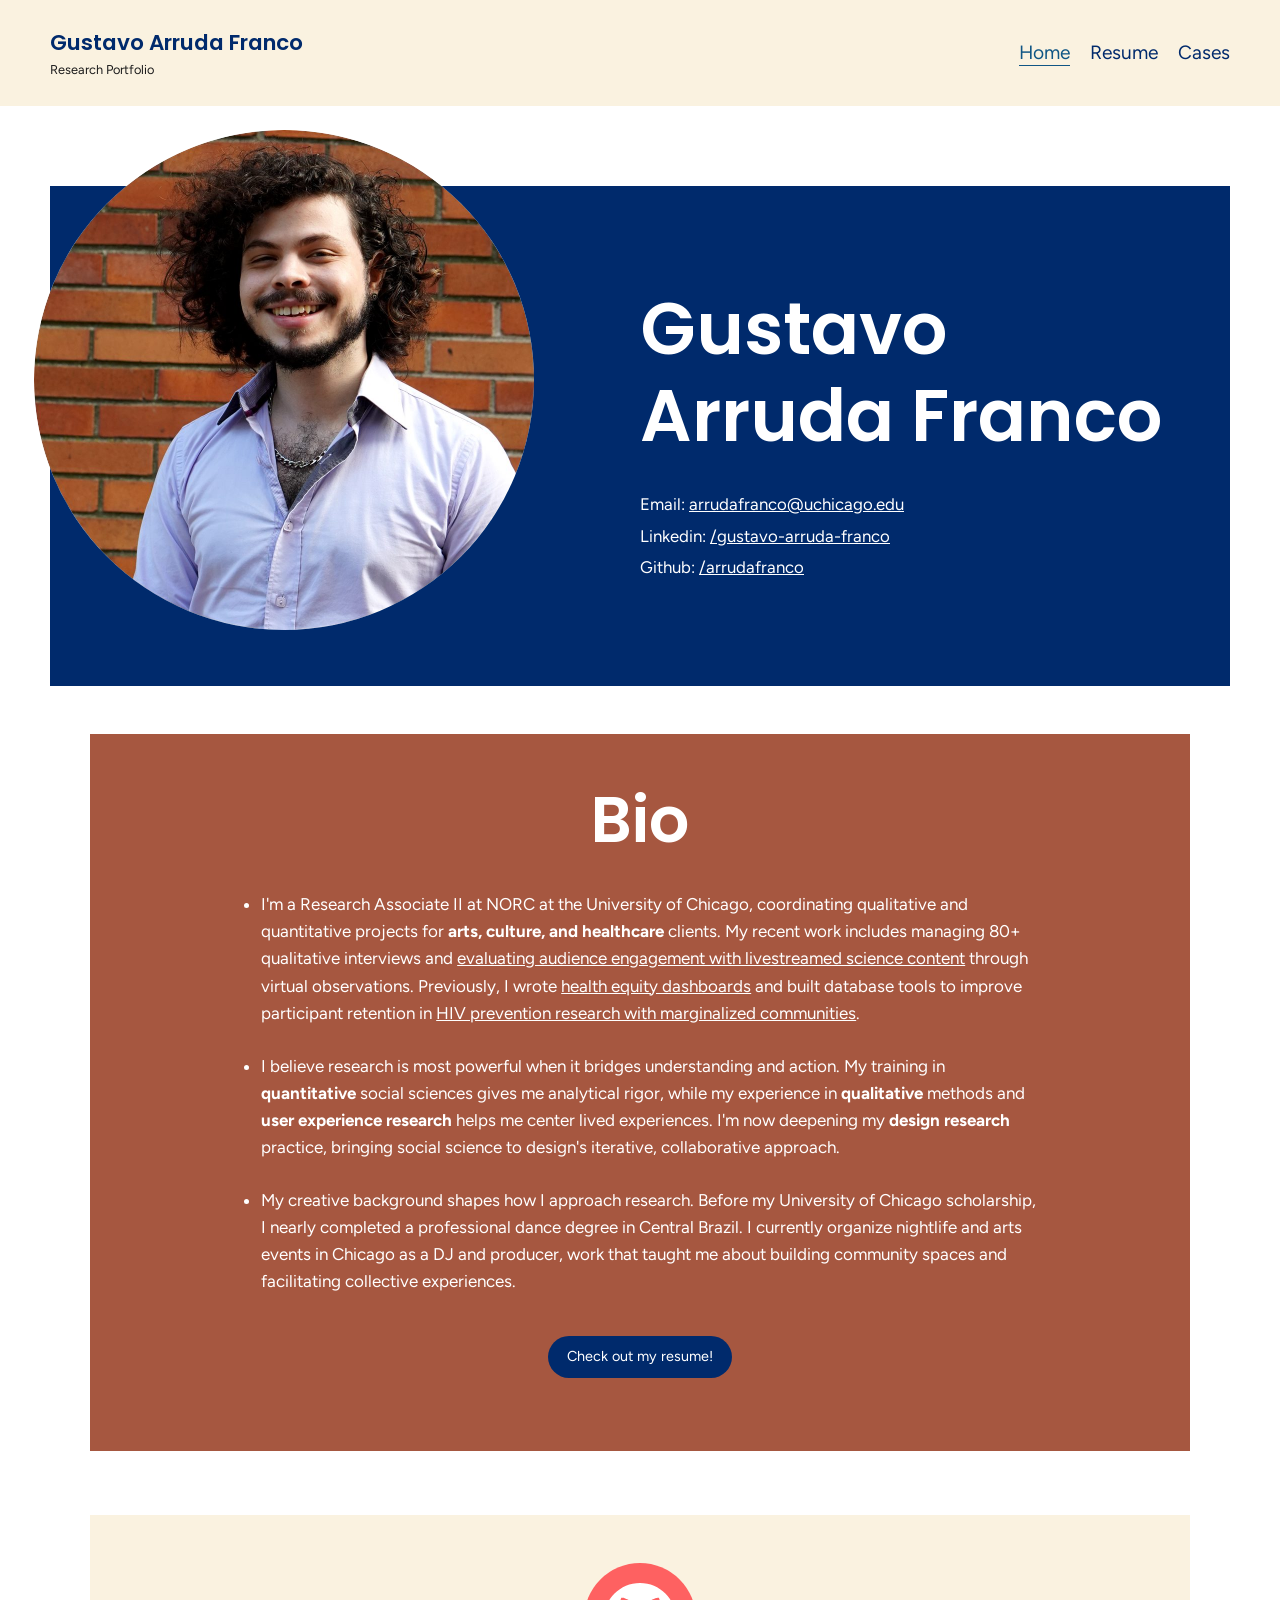
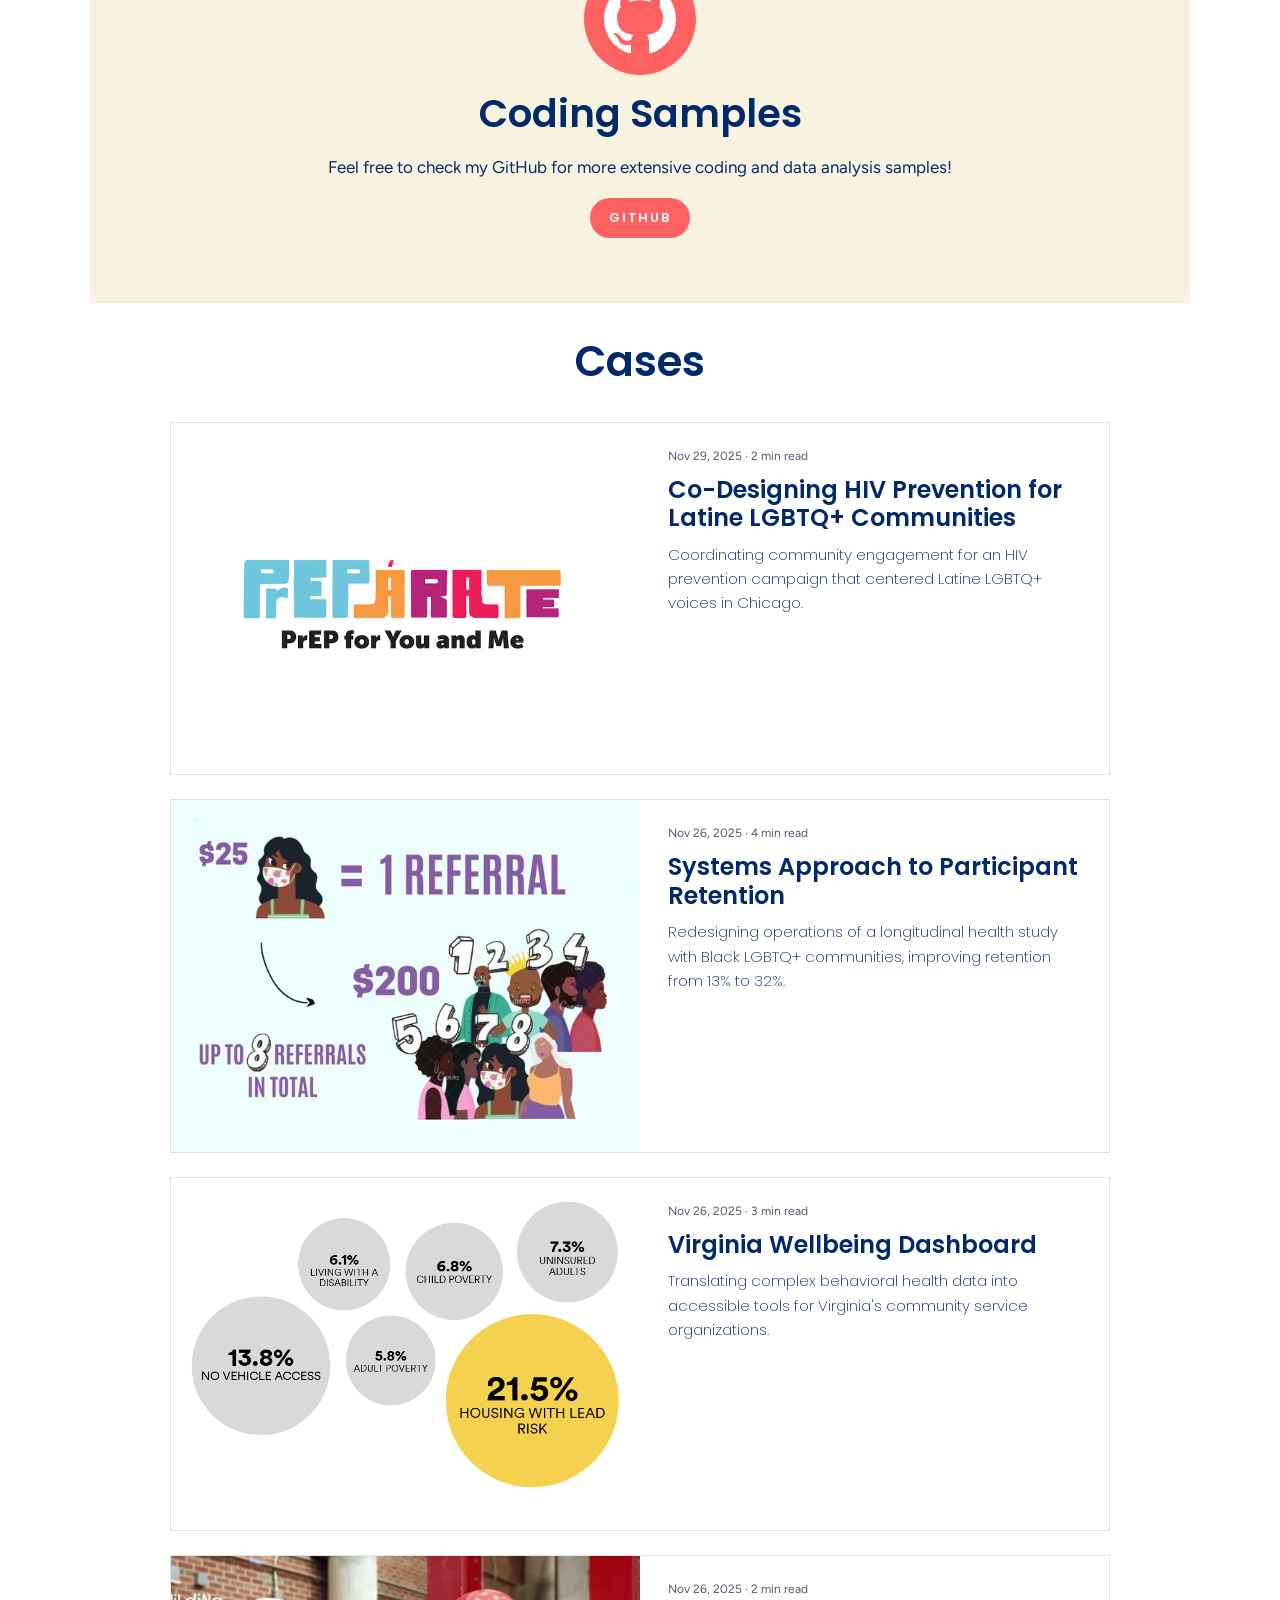
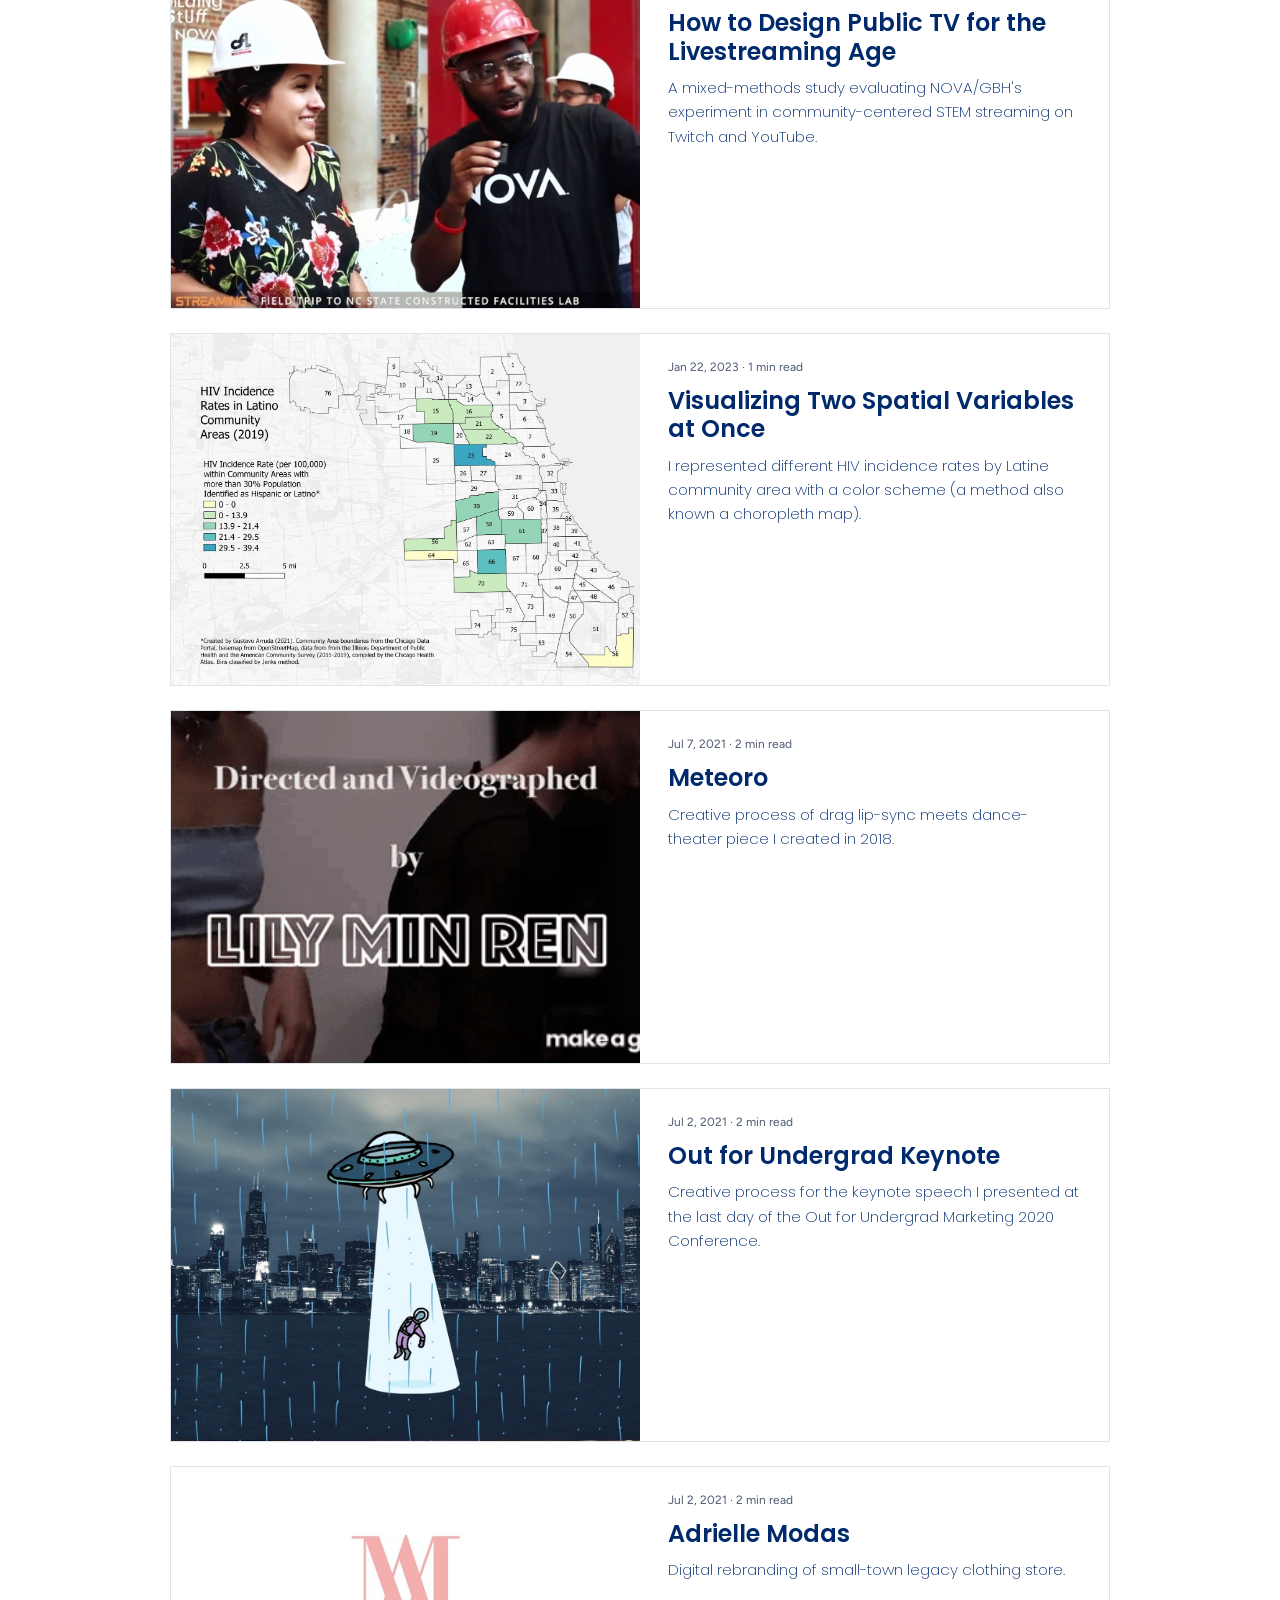
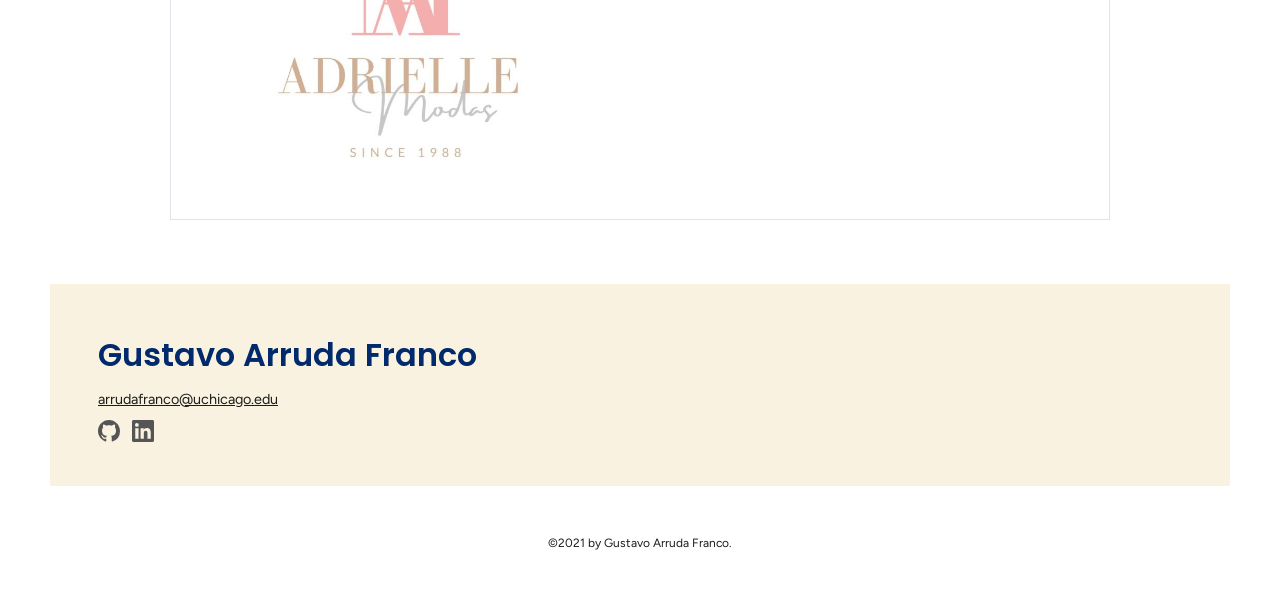
==== index.html @ 68fd2748 "Compress images for faster loading Co-Authored-By: Claude Opus 5.5 <noreply@anthropic.com> Claude-Se" ====
<!DOCTYPE html>
<html lang="en">
<head>
<meta charset="utf-8">
<meta name="viewport" content="width=device-width, initial-scale=1">
<title>Research | Gustavo Arruda Franco</title>
<meta name="description" content="Research portfolio of Gustavo Arruda Franco: qualitative and quantitative research for arts, culture, and healthcare.">
<meta property="og:title" content="Research | Gustavo Arruda Franco">
<meta property="og:description" content="Research portfolio of Gustavo Arruda Franco: qualitative and quantitative research for arts, culture, and healthcare.">
<meta property="og:type" content="website">
<meta property="og:url" content="https://www.arrudafranco.com/">
<meta property="og:image" content="https://www.arrudafranco.com/images/62b202_1211fb0a1cf340fab92a9072e653da57~mv2.jpg">
<meta name="twitter:card" content="summary_large_image">
<link rel="canonical" href="https://www.arrudafranco.com/">
<link rel="icon" href="/images/62b202_48bd0dae88c1403a88b9efbafeedb46f~mv2.jpg">
<link rel="preconnect" href="https://fonts.googleapis.com">
<link rel="preconnect" href="https://fonts.gstatic.com" crossorigin>
<link href="https://fonts.googleapis.com/css2?family=Poppins:wght@200;400;600&family=Figtree:ital,wght@0,400;0,700;1,400&display=swap" rel="stylesheet">
<link rel="stylesheet" href="/assets/style.css">
</head>
<body>
<a class="skip" href="#main">Skip to content</a>
<header class="site-header">
  <div class="wrap header-inner">
    <a class="brand" href="/"><span class="brand-name">Gustavo Arruda Franco</span><span class="brand-sub">Research Portfolio</span></a>
    <nav aria-label="Main"><a href="/" aria-current="page">Home</a><a href="/resume">Resume</a><a href="/cases">Cases</a></nav>
  </div>
</header>
<main id="main">

<section class="hero wrap">
  <div class="hero-band">
    <img class="hero-photo" src="/images/62b202_f476f4daefb64497a8dac65660079d82~mv2.jpg" alt="Portrait of Gustavo Arruda Franco smiling in front of a brick wall">
    <div class="hero-text">
      <h1>Gustavo Arruda Franco</h1>
      <p>Email: <a href="mailto:arrudafranco@uchicago.edu">arrudafranco@uchicago.edu</a></p>
      <p>Linkedin: <a href="https://www.linkedin.com/in/gustavo-arruda-franco/" target="_blank" rel="noopener">/gustavo-arruda-franco</a></p>
      <p>Github: <a href="https://github.com/arrudafranco" target="_blank" rel="noopener">/arrudafranco</a></p>
    </div>
  </div>
</section>

<section class="bio wrap-narrow">
  <h2>Bio</h2>
  <ul>
    <li>I'm a Research Associate II at NORC at the University of Chicago, coordinating qualitative and quantitative projects for <strong>arts, culture, and healthcare</strong> clients. My recent work includes managing 80+ qualitative interviews and <a href="/post/how-to-design-public-tv-for-the-livestreaming-age">evaluating audience engagement with livestreamed science content</a> through virtual observations. Previously, I wrote <a href="/post/virginia-wellbeing-dashboard">health equity dashboards</a> and built database tools to improve participant retention in <a href="/post/systems-approach-to-participant-retention">HIV prevention research with marginalized communities</a>.</li>
    <li>I believe research is most powerful when it bridges understanding and action. My training in <strong>quantitative</strong> social sciences gives me analytical rigor, while my experience in <strong>qualitative</strong> methods and <strong>user experience research</strong> helps me center lived experiences. I'm now deepening my <strong>design research</strong> practice, bringing social science to design's iterative, collaborative approach.</li>
    <li>My creative background shapes how I approach research. Before my University of Chicago scholarship, I nearly completed a professional dance degree in Central Brazil. I currently organize nightlife and arts events in Chicago as a DJ and producer, work that taught me about building community spaces and facilitating collective experiences.</li>
  </ul>
  <p class="center"><a class="btn btn-navy" href="/resume">Check out my resume!</a></p>
</section>

<section class="coding wrap-narrow">
  <div class="coding-icon"><svg viewBox="0 0 16 16" aria-hidden="true"><path fill="currentColor" d="M8 0C3.58 0 0 3.58 0 8c0 3.54 2.29 6.53 5.47 7.59.4.07.55-.17.55-.38 0-.19-.01-.82-.01-1.49-2.01.37-2.53-.49-2.69-.94-.09-.23-.48-.94-.82-1.13-.28-.15-.68-.52-.01-.53.63-.01 1.08.58 1.23.82.72 1.21 1.87.87 2.33.66.07-.52.28-.87.51-1.07-1.78-.2-3.64-.89-3.64-3.95 0-.87.31-1.59.82-2.15-.08-.2-.36-1.02.08-2.12 0 0 .67-.21 2.2.82.64-.18 1.32-.27 2-.27.68 0 1.36.09 2 .27 1.53-1.04 2.2-.82 2.2-.82.44 1.1.16 1.92.08 2.12.51.56.82 1.27.82 2.15 0 3.07-1.87 3.75-3.65 3.95.29.25.54.73.54 1.48 0 1.07-.01 1.93-.01 2.2 0 .21.15.46.55.38A8.013 8.013 0 0016 8c0-4.42-3.58-8-8-8z"/></svg></div>
  <h2>Coding Samples</h2>
  <p>Feel free to check my GitHub for more extensive coding and data analysis samples!</p>
  <p><a class="btn btn-coral" href="https://github.com/arrudafranco" target="_blank" rel="noopener">GitHub</a></p>
</section>

<section class="cases-home wrap-cards">
  <h2 class="section-title">Cases</h2>
  <div class="card-list">
<article class="card card-row" data-cats="research-operations">
  <a class="card-link" href="/post/co-designing-hiv-prevention-for-latine-lgbtq-communities">
    <div class="card-img"><img loading="lazy" decoding="async" src="/images/62b202_234d0de4f4714a199ffac08f4cfade54~mv2.png" alt="PrEPárate campaign logo with colorful block letters in light blue, orange, magenta, and purple spelling the campaign name. Black tagline below reads &#x27;PrEP for You and Me&#x27; on white background."></div>
    <div class="card-body">
      <p class="meta"><time datetime="2025-11-29">Nov 29, 2025</time> · 2 min read</p>
      <h3>Co-Designing HIV Prevention for Latine LGBTQ+ Communities</h3>
      <p class="card-desc">Coordinating community engagement for an HIV prevention campaign that centered Latine LGBTQ+ voices in Chicago.</p>
    </div>
  </a>
</article>
<article class="card card-row" data-cats="research-operations design-user-experience">
  <a class="card-link" href="/post/systems-approach-to-participant-retention">
    <div class="card-img"><img loading="lazy" decoding="async" src="/images/62b202_034c48bd6bd248509689f6b797ee684d~mv2.png" alt="Referral program incentive diagram for the Neighborhoods &amp; Networks (N2) Study, an NIH/CDC-funded longitudinal cohort study, showing $25 per referral equals up to $200 for 8 referrals total, with illustrations of diverse participants wearing face masks"></div>
    <div class="card-body">
      <p class="meta"><time datetime="2025-11-26">Nov 26, 2025</time> · 4 min read</p>
      <h3>Systems Approach to Participant Retention</h3>
      <p class="card-desc">Redesigning operations of a longitudinal health study with Black LGBTQ+ communities, improving retention from 13% to 32%.</p>
    </div>
  </a>
</article>
<article class="card card-row" data-cats="design-user-experience">
  <a class="card-link" href="/post/virginia-wellbeing-dashboard">
    <div class="card-img"><img loading="lazy" decoding="async" src="/images/62b202_3d112b2587d24531bbbdab44dd270e27~mv2.png" alt="Data visualization from Arlington County&#x27;s Community Wellbeing Prediction Score page showing lead exposure risk. Large headline number (21.5%) is emphasized in yellow, with contextual text explaining this is higher than Virginia&#x27;s 11.5% state rate and 88% of service areas."></div>
    <div class="card-body">
      <p class="meta"><time datetime="2025-11-26">Nov 26, 2025</time> · 3 min read</p>
      <h3>Virginia Wellbeing Dashboard</h3>
      <p class="card-desc">Translating complex behavioral health data into accessible tools for Virginia&#x27;s community service organizations.</p>
    </div>
  </a>
</article>
<article class="card card-row" data-cats="research-operations design-user-experience">
  <a class="card-link" href="/post/how-to-design-public-tv-for-the-livestreaming-age">
    <div class="card-img"><img loading="lazy" decoding="async" src="/images/62b202_13148a9d7de34052a4e44938f9586332~mv2.jpg" alt="Screenshot from Building Stuff with NOVA livestream showing host Dr. Nehemiah Mabry and a guest engineer, both wearing hard hats, during a field trip to NC State Constructed Facilities Lab"></div>
    <div class="card-body">
      <p class="meta"><time datetime="2025-11-26">Nov 26, 2025</time> · 2 min read</p>
      <h3>How to Design Public TV for the Livestreaming Age</h3>
      <p class="card-desc">A mixed-methods study evaluating NOVA/GBH&#x27;s experiment in community-centered STEM streaming on Twitch and YouTube.</p>
    </div>
  </a>
</article>
<article class="card card-row" data-cats="research-operations design-user-experience">
  <a class="card-link" href="/post/bivariate-maps">
    <div class="card-img"><img loading="lazy" decoding="async" src="/images/62b202_f2106660c20b4e6886053f3232020545~mv2.jpeg" alt="Choropleth map of HIV incidence rates in Latino community areas of Chicago (2019)"></div>
    <div class="card-body">
      <p class="meta"><time datetime="2023-01-22">Jan 22, 2023</time> · 1 min read</p>
      <h3>Visualizing Two Spatial Variables at Once</h3>
      <p class="card-desc">I represented different HIV incidence rates by Latine community area with a color scheme (a method also known a choropleth map).</p>
    </div>
  </a>
</article>
<article class="card card-row" data-cats="creative-process">
  <a class="card-link" href="/post/meteoro">
    <div class="card-img"><img loading="lazy" decoding="async" src="/images/62b202_d550747de01c463cb6d44251dca75e0f~mv2.gif" alt="Animated GIF title card displaying &#x27;METEORO by BANDA DJAVU&#x27; in bold white outlined lettering over a grayscale background."></div>
    <div class="card-body">
      <p class="meta"><time datetime="2021-07-07">Jul 7, 2021</time> · 2 min read</p>
      <h3>Meteoro</h3>
      <p class="card-desc">Creative process of drag lip-sync meets dance-theater piece I created in 2018.</p>
    </div>
  </a>
</article>
<article class="card card-row" data-cats="creative-process">
  <a class="card-link" href="/post/keynote">
    <div class="card-img"><img loading="lazy" decoding="async" src="/images/62b202_1211fb0a1cf340fab92a9072e653da57~mv2.jpg" alt="Composite image combining a nighttime photograph of the Chicago skyline with hand-drawn cartoon elements: blue rain, a teal UFO, and a small stick figure caught in its beam."></div>
    <div class="card-body">
      <p class="meta"><time datetime="2021-07-02">Jul 2, 2021</time> · 2 min read</p>
      <h3>Out for Undergrad Keynote</h3>
      <p class="card-desc">Creative process for the keynote speech I presented at the last day of the Out for Undergrad Marketing 2020 Conference.</p>
    </div>
  </a>
</article>
<article class="card card-row" data-cats="design-user-experience">
  <a class="card-link" href="/post/adrielle-modas">
    <div class="card-img"><img loading="lazy" decoding="async" src="/images/62b202_72b867f26eb642e38a27fb91ae7e3a95~mv2.jpg" alt="Adrielle Modas logo design featuring a rose pink interlocking &#x27;AM&#x27; monogram, brand name &#x27;ADRIELLE&#x27; in tan serif typography with &#x27;Modas&#x27; in gray script font, and tagline &#x27;SINCE 1988&#x27;."></div>
    <div class="card-body">
      <p class="meta"><time datetime="2021-07-02">Jul 2, 2021</time> · 2 min read</p>
      <h3>Adrielle Modas</h3>
      <p class="card-desc">Digital rebranding of small-town legacy clothing store.</p>
    </div>
  </a>
</article>
  </div>
</section>

</main>
<footer class="site-footer">
  <div class="footer-card wrap">
    <p class="footer-name">Gustavo Arruda Franco</p>
    <p><a href="mailto:arrudafranco@uchicago.edu">arrudafranco@uchicago.edu</a></p>
    <p class="socials"><a href="https://github.com/arrudafranco" aria-label="GitHub" target="_blank" rel="noopener"><svg viewBox="0 0 16 16" aria-hidden="true"><path fill="currentColor" d="M8 0C3.58 0 0 3.58 0 8c0 3.54 2.29 6.53 5.47 7.59.4.07.55-.17.55-.38 0-.19-.01-.82-.01-1.49-2.01.37-2.53-.49-2.69-.94-.09-.23-.48-.94-.82-1.13-.28-.15-.68-.52-.01-.53.63-.01 1.08.58 1.23.82.72 1.21 1.87.87 2.33.66.07-.52.28-.87.51-1.07-1.78-.2-3.64-.89-3.64-3.95 0-.87.31-1.59.82-2.15-.08-.2-.36-1.02.08-2.12 0 0 .67-.21 2.2.82.64-.18 1.32-.27 2-.27.68 0 1.36.09 2 .27 1.53-1.04 2.2-.82 2.2-.82.44 1.1.16 1.92.08 2.12.51.56.82 1.27.82 2.15 0 3.07-1.87 3.75-3.65 3.95.29.25.54.73.54 1.48 0 1.07-.01 1.93-.01 2.2 0 .21.15.46.55.38A8.013 8.013 0 0016 8c0-4.42-3.58-8-8-8z"/></svg></a><a href="https://www.linkedin.com/in/gustavo-arruda-franco/" aria-label="LinkedIn" target="_blank" rel="noopener"><svg viewBox="0 0 24 24" aria-hidden="true"><path fill="currentColor" d="M20.45 20.45h-3.56v-5.57c0-1.33-.02-3.04-1.85-3.04-1.85 0-2.14 1.45-2.14 2.94v5.67H9.35V9h3.41v1.56h.05c.48-.9 1.64-1.85 3.37-1.85 3.6 0 4.27 2.37 4.27 5.46v6.28zM5.34 7.43a2.06 2.06 0 110-4.13 2.06 2.06 0 010 4.13zM7.12 20.45H3.56V9h3.56v11.45zM22.22 0H1.77C.79 0 0 .77 0 1.73v20.54C0 23.23.79 24 1.77 24h20.45c.98 0 1.78-.77 1.78-1.73V1.73C24 .77 23.2 0 22.22 0z"/></svg></a></p>
  </div>
  <p class="copyright">©2021 by Gustavo Arruda Franco.</p>
</footer>
</body>
</html>
---- assets/style.css ----
:root {
  --navy: #002a6c;
  --cream: #faf2e0;
  --rust: #a65740;
  --coral: #fe6161;
  --link: #105685;
  --ink: #1c1c1c;
  --muted: #4d5a70;
  --line: #dfe3ea;
  --display: "Poppins", system-ui, sans-serif;
  --body: "Figtree", "Proxima Nova", system-ui, sans-serif;
}

*, *::before, *::after { box-sizing: border-box; }
html { -webkit-text-size-adjust: 100%; }
body { margin: 0; font-family: var(--body); font-size: 17px; line-height: 1.6; color: var(--ink); background: #fff; }
img, video, iframe { max-width: 100%; }
img { height: auto; display: block; }
a { color: var(--link); }
h1, h2, h3, h4 { font-family: var(--display); font-weight: 600; color: var(--navy); line-height: 1.2; }
.skip { position: absolute; left: -999px; top: 0; background: var(--navy); color: #fff; padding: .5rem 1rem; z-index: 10; }
.skip:focus { left: 1rem; }
:focus-visible { outline: 3px solid var(--coral); outline-offset: 2px; }

.wrap { width: min(1180px, 100% - 2rem); margin-inline: auto; }
.wrap-narrow { width: min(1100px, 100% - 2rem); margin-inline: auto; }
.wrap-cards { width: min(940px, 100% - 2rem); margin-inline: auto; }
.wrap-post { width: min(740px, 100% - 2rem); margin-inline: auto; }
.center { text-align: center; }

/* Header */
.site-header { background: var(--cream); }
.header-inner { display: flex; align-items: center; justify-content: space-between; gap: 1rem; flex-wrap: wrap; padding: 1.6rem 0; }
.brand { text-decoration: none; color: var(--navy); display: flex; flex-direction: column; }
.brand-name { font-family: var(--display); font-weight: 600; font-size: 1.35rem; }
.brand-sub { font-size: .8rem; color: var(--ink); }
.site-header nav { display: flex; gap: 1.25rem; }
.site-header nav a { color: var(--navy); text-decoration: none; font-size: 1.2rem; }
.site-header nav a:hover, .site-header nav a[aria-current] { color: var(--link); text-decoration: underline; text-underline-offset: 6px; }

/* Buttons */
.btn { display: inline-block; border-radius: 999px; padding: .6rem 1.2rem; text-decoration: none; font-size: .9rem; }
.btn-navy { background: var(--navy); color: #fff; }
.btn-navy:hover { background: var(--link); }
.btn-coral { background: var(--coral); color: #fff; font-family: var(--display); font-weight: 600; letter-spacing: .15em; text-transform: uppercase; font-size: .8rem; }
.btn-coral:hover { background: #e94e4e; }

/* Hero */
.hero { padding: 1.5rem 0 3rem; }
.hero-band { position: relative; background: var(--navy); color: #fff; display: grid; grid-template-columns: 1fr 1fr; align-items: center; margin-top: 3.5rem; min-height: 500px; }
.hero-photo { width: min(500px, 90%); aspect-ratio: 1; object-fit: cover; border-radius: 50%; margin: -3.5rem 0 1rem -1rem; align-self: start; }
.hero-text { padding: 2rem 2rem 2rem 0; }
.hero-text h1 { color: #fff; font-size: clamp(2.6rem, 6vw, 4.5rem); margin: 0 0 2rem; }
.hero-text p { margin: .3rem 0; font-size: 1.05rem; }
.hero-text a { color: #fff; }

/* Bio */
.bio { background: var(--rust); color: #fff; padding: 3rem clamp(1.5rem, 12%, 10rem) 3.5rem; }
.bio h2 { color: #fff; text-align: center; font-size: clamp(2.5rem, 5vw, 4.5rem); margin: 0 0 2rem; }
.bio ul { padding-left: 1.1rem; margin: 0 0 2.5rem; }
.bio li { margin-bottom: 1.6rem; }
.bio a { color: #fff; }

/* Coding samples */
.coding { background: var(--cream); text-align: center; padding: 3rem 1.5rem; margin-top: 4rem; }
.coding-icon { width: 112px; height: 112px; margin: 0 auto; border-radius: 50%; background: var(--coral); color: #fff; display: grid; place-items: center; }
.coding-icon svg { width: 72px; height: 72px; }
.coding h2 { font-size: clamp(1.8rem, 3vw, 2.5rem); margin: 1rem 0; }
.coding p { color: var(--navy); }

/* Cards */
.section-title, .page-head-center h1 { text-align: center; font-size: clamp(2rem, 4vw, 2.6rem); }
.cases-home { padding-bottom: 3rem; }
.card-list { display: grid; gap: 1.5rem; }
.card { border: 1px solid var(--line); background: #fff; transition: box-shadow .2s; }
.card:hover { box-shadow: 0 6px 22px rgba(0, 42, 108, .12); }
.card[hidden] { display: none; }
.card-link { display: grid; color: inherit; text-decoration: none; height: 100%; }
.card-row .card-link { grid-template-columns: 1fr 1fr; }
.card-img { background: #fff; overflow: hidden; }
.card-img img { width: 100%; height: 100%; object-fit: cover; aspect-ratio: 4 / 3; }
.card-body { padding: 1.5rem 1.75rem; }
.card h3 { font-size: 1.5rem; margin: .6rem 0; }
.card-col h3 { font-size: 1.15rem; }
.card-link:hover h3 { color: var(--link); text-decoration: underline; }
.meta { font-size: .75rem; color: var(--muted); margin: 0; }
.card-desc { font-family: var(--display); font-weight: 200; color: var(--navy); font-size: .95rem; margin: 0; }
.card-grid { display: grid; grid-template-columns: repeat(2, 1fr); gap: 1.5rem; align-items: start; padding-bottom: 3rem; }
.card-grid-3 { grid-template-columns: repeat(3, 1fr); }
.card-col .card-link { grid-template-rows: auto 1fr; }

.filters { display: flex; flex-wrap: wrap; gap: .25rem 1.5rem; border-bottom: 1px solid var(--line); margin-bottom: 1.5rem; padding-bottom: .5rem; }
.filters button { background: none; border: 0; padding: .4rem 0; font: inherit; font-size: .9rem; color: var(--muted); cursor: pointer; }
.filters button[aria-pressed="true"], .filters button:hover { color: var(--navy); text-decoration: underline; text-underline-offset: 6px; }

/* Resume */
.page-head { display: flex; align-items: center; justify-content: space-between; gap: 1rem; padding: 1.5rem 0; }
.page-head h1 { font-size: clamp(2rem, 4vw, 2.6rem); margin: 0; }
.page-head-center { justify-content: center; }
.resume { background: var(--rust); color: #fff; margin-bottom: 3rem; }
.resume-inner { width: min(780px, 100% - 3rem); margin: 0 auto; padding: 3rem 0; }
.resume h2 { color: #fff; font-size: 1.4rem; margin: 2.5rem 0 1.5rem; }
.resume h2:first-child { margin-top: 0; }
.resume h3 { color: #fff; font-size: 1rem; margin: .5rem 0 .2rem; }
.resume .row { display: grid; grid-template-columns: 1fr 2fr; gap: 1.5rem; margin-bottom: 2rem; font-size: .9rem; }
.resume .row p { margin: 0; }
.resume .years { font-weight: 700; }
.resume .role { font-style: italic; }
.skills { display: grid; grid-template-columns: repeat(3, 1fr); gap: 1rem; font-size: .9rem; }
.skills p { margin: 0; }

/* Posts */
.post { border: 1px solid var(--line); padding: clamp(1.5rem, 6vw, 4rem); margin-top: 2rem; margin-bottom: 3rem; }
.post > h1 { font-size: clamp(1.8rem, 4vw, 2.4rem); margin: .5rem 0 1.5rem; }
.post-body { font-family: var(--display); font-weight: 200; color: var(--navy); font-size: 1rem; line-height: 1.65; }
.post-body strong { font-weight: 600; }
.post-body h2 { font-size: 1.6rem; margin: 2.2rem 0 .8rem; }
.post-body h3 { font-size: 1.2rem; margin: 1.8rem 0 .6rem; }
.post-body h4 { font-size: 1rem; margin: 1.4rem 0 .5rem; }
.post-body ul { padding-left: 1.3rem; }
.post-body li { margin-bottom: .35rem; }
.post-body blockquote { margin: 1.5rem 0; padding: .25rem 0 .25rem 1.5rem; border-left: 3px solid var(--navy); font-size: 1.25rem; line-height: 1.45; }
.post-body figure { margin: 2rem 0; }
.post-body figure img, .post-body figure video { margin-inline: auto; }
.post-body figcaption { text-align: center; font-size: .85rem; margin-top: .6rem; }
.post-body .gallery { display: grid; grid-template-columns: repeat(auto-fit, minmax(180px, 1fr)); gap: .5rem; margin: 2rem 0; }
.post-body .gallery img { width: 100%; height: 100%; object-fit: cover; aspect-ratio: 4 / 3; }
.post-body .video { position: relative; aspect-ratio: 16 / 9; margin: 1.5rem 0; }
.post-body .video iframe { position: absolute; inset: 0; width: 100%; height: 100%; border: 0; }
.post-body video { width: 100%; background: #000; }
.tags { margin-top: 2.5rem; display: flex; flex-wrap: wrap; gap: .5rem; }
.tag { font-size: .8rem; border: 1px solid var(--line); padding: .25rem .6rem; text-decoration: none; color: var(--muted); }
.tag:hover { color: var(--navy); border-color: var(--navy); }
.related-head { display: flex; justify-content: space-between; align-items: baseline; }
.related-head h2 { font-size: 1.1rem; font-weight: 400; color: var(--ink); font-family: var(--body); }
.related-head a { font-size: .85rem; }
.notfound { padding: 4rem 0; text-align: center; }

/* Footer */
.site-footer { padding: 1rem 0 2rem; }
.footer-card { background: var(--cream); padding: 2.5rem clamp(1.5rem, 5vw, 3rem); }
.footer-card p { margin: .3rem 0; }
.footer-name { font-family: var(--display); font-weight: 600; color: var(--navy); font-size: clamp(1.4rem, 3vw, 2rem); }
.footer-card a { color: var(--ink); font-size: .9rem; }
.socials { display: flex; gap: .75rem; margin-top: .5rem !important; }
.socials a { color: #555; display: inline-flex; }
.socials svg { width: 22px; height: 22px; }
.copyright { text-align: center; font-size: .75rem; margin-top: 3rem; }

@media (max-width: 760px) {
  body { font-size: 16px; }
  .hero-band { grid-template-columns: 1fr; text-align: center; }
  .hero-photo { margin: -3rem auto 0; width: 75%; }
  .hero-text { padding: 1.5rem; }
  .card-row .card-link { grid-template-columns: 1fr; }
  .card-grid, .card-grid-3 { grid-template-columns: 1fr; }
  .resume .row { grid-template-columns: 1fr; gap: .5rem; }
  .skills { grid-template-columns: 1fr; }
  .page-head { flex-direction: column; align-items: flex-start; }
}
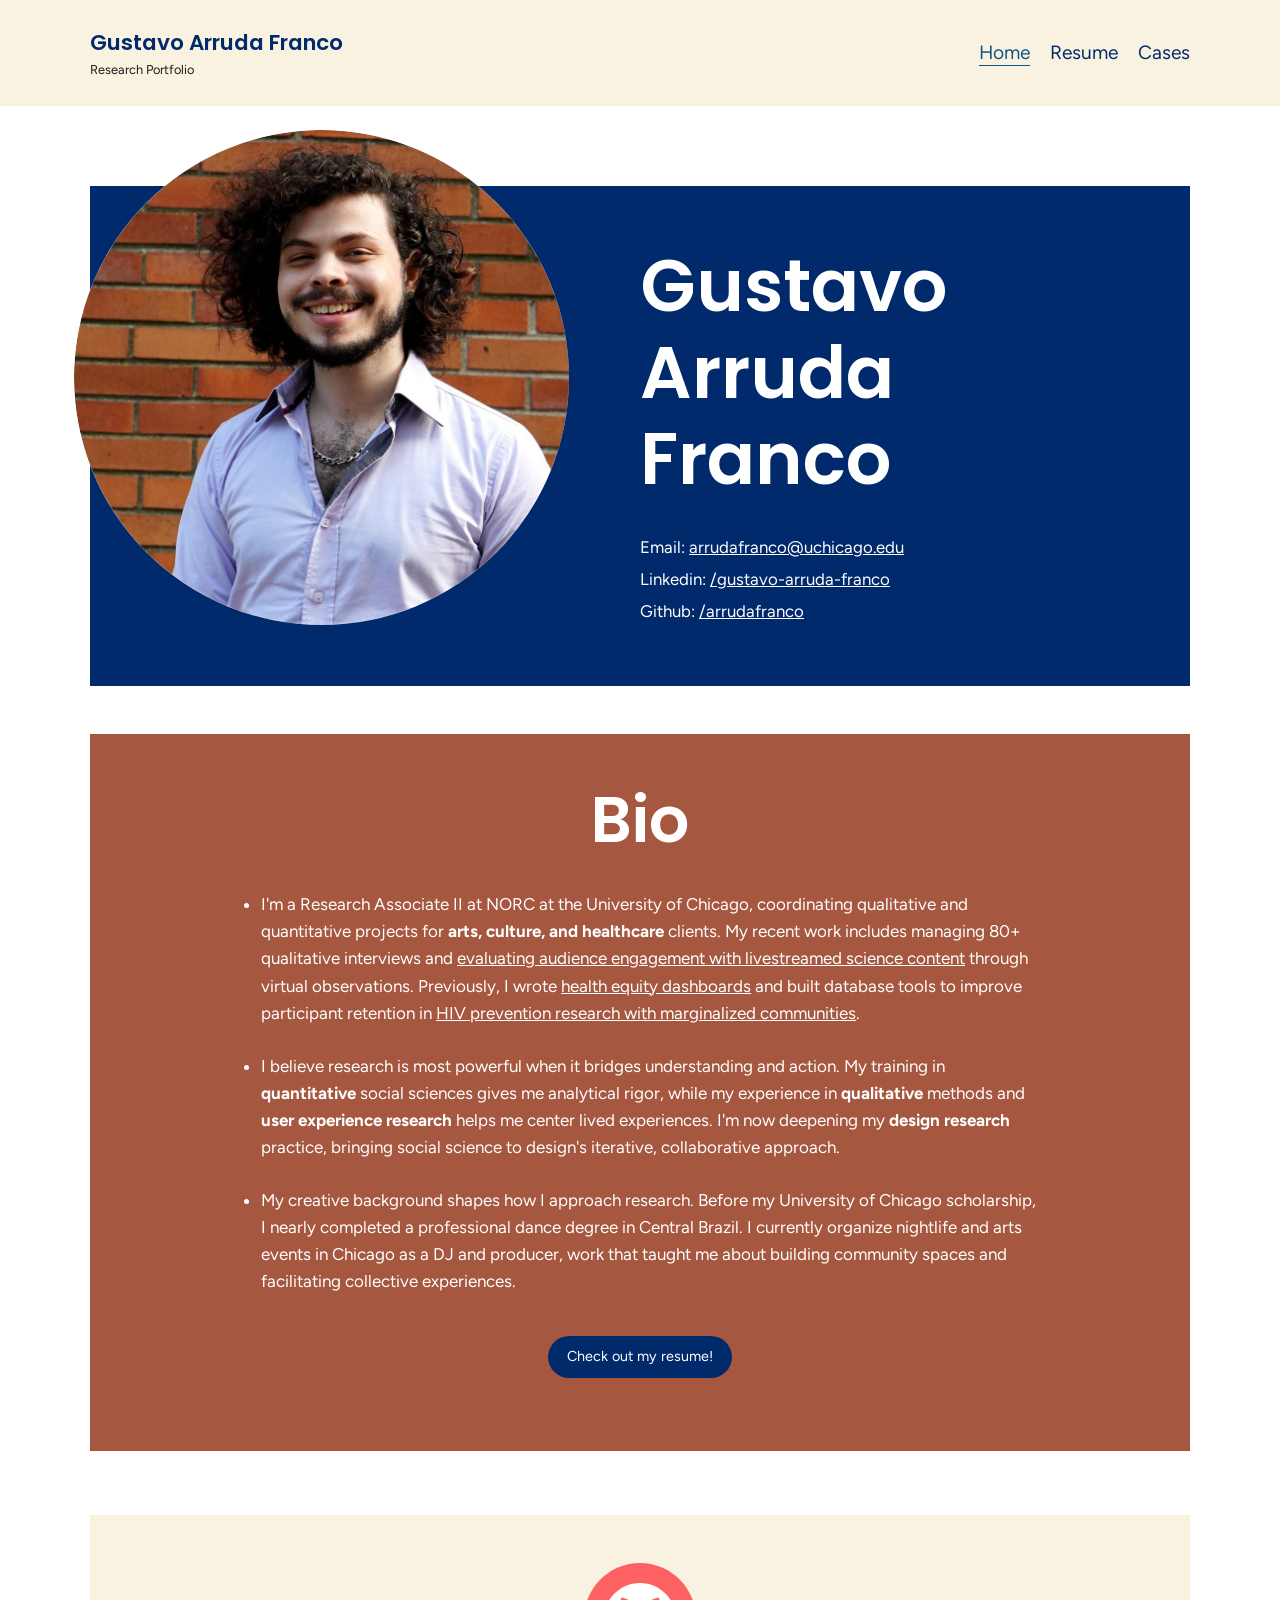
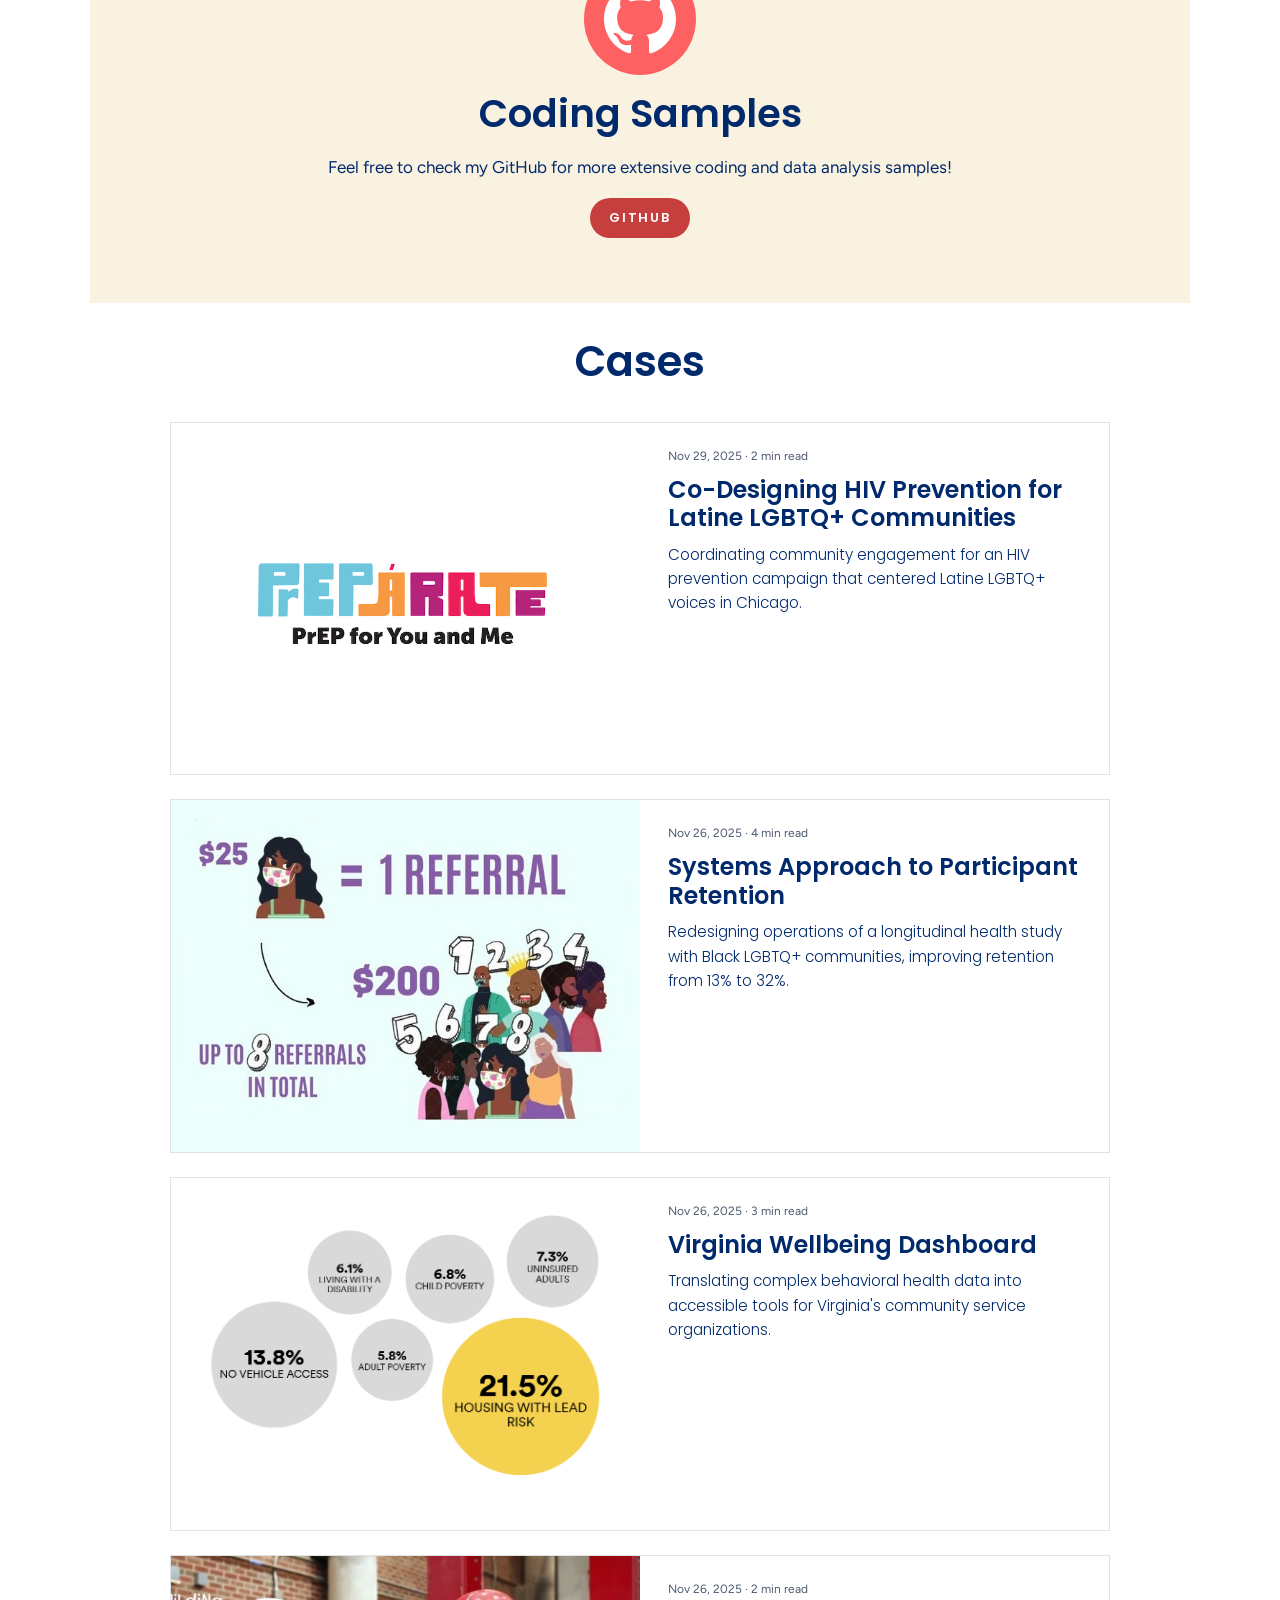
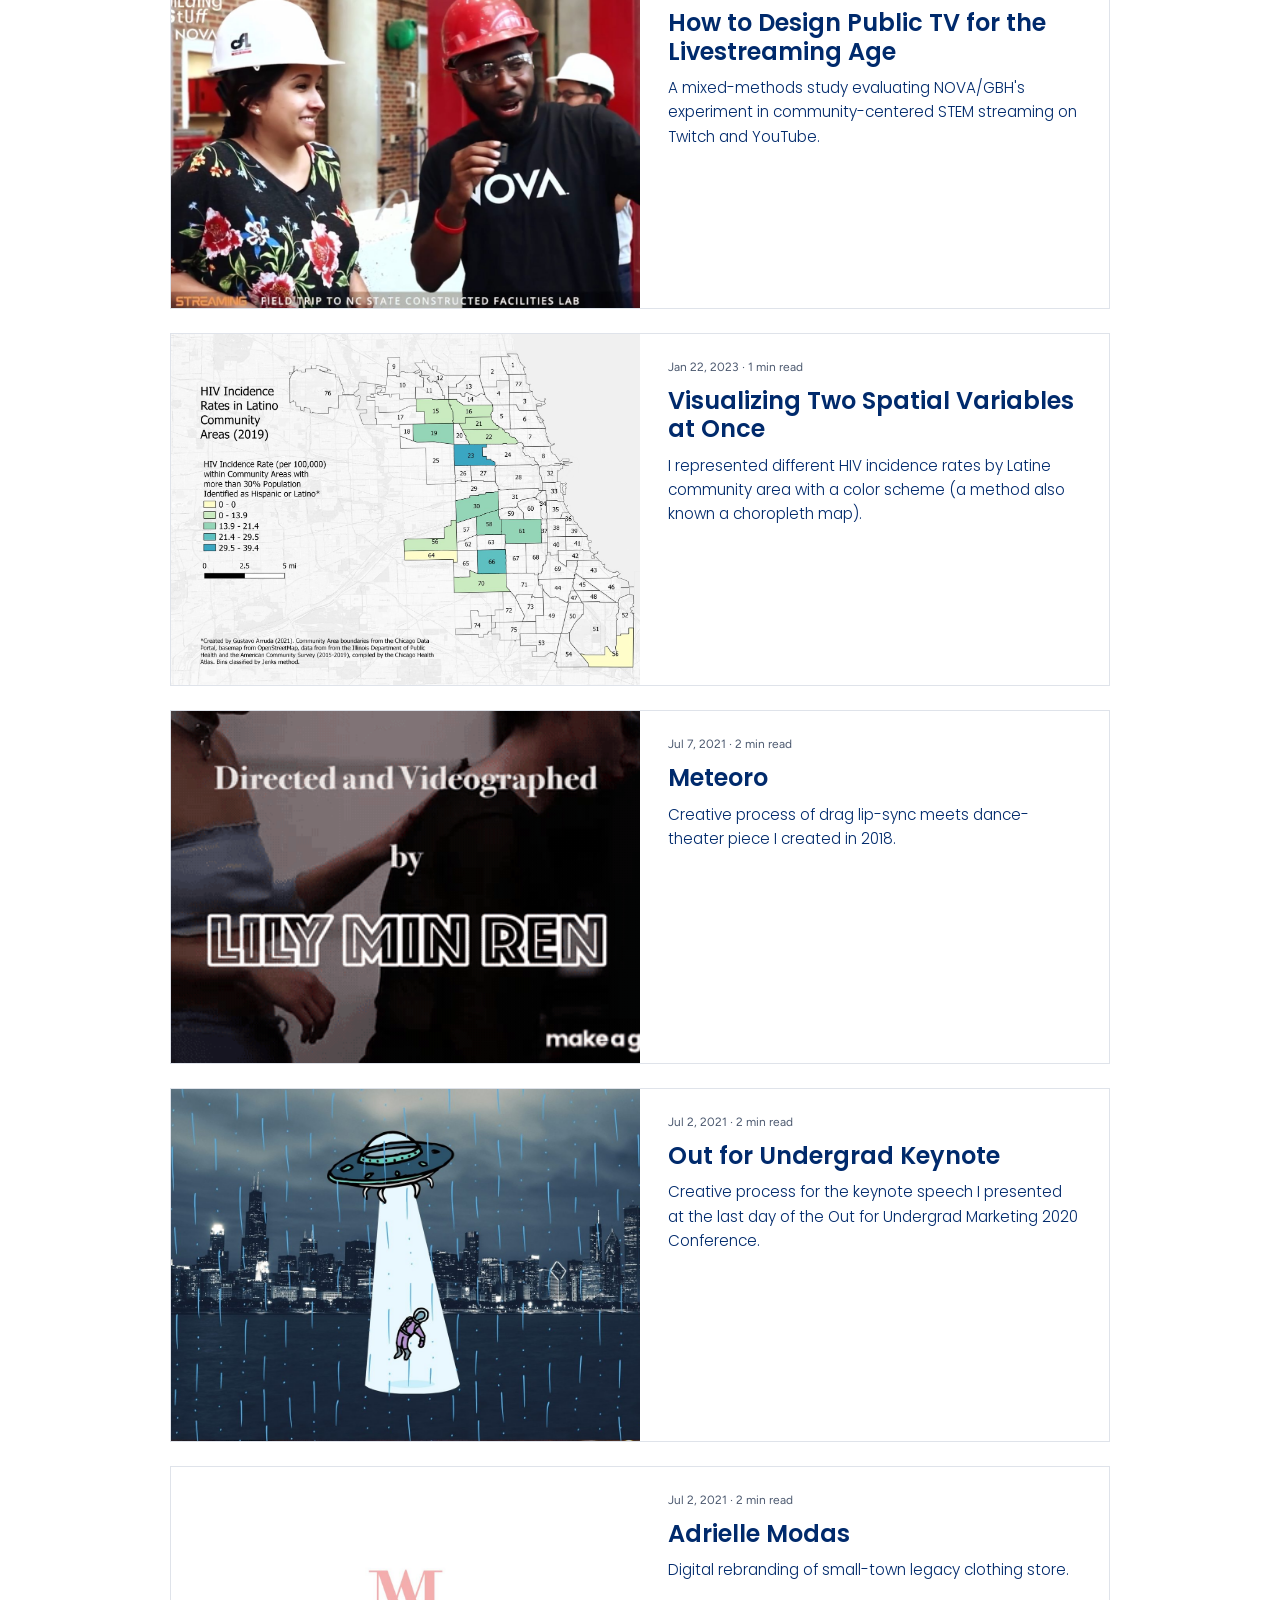
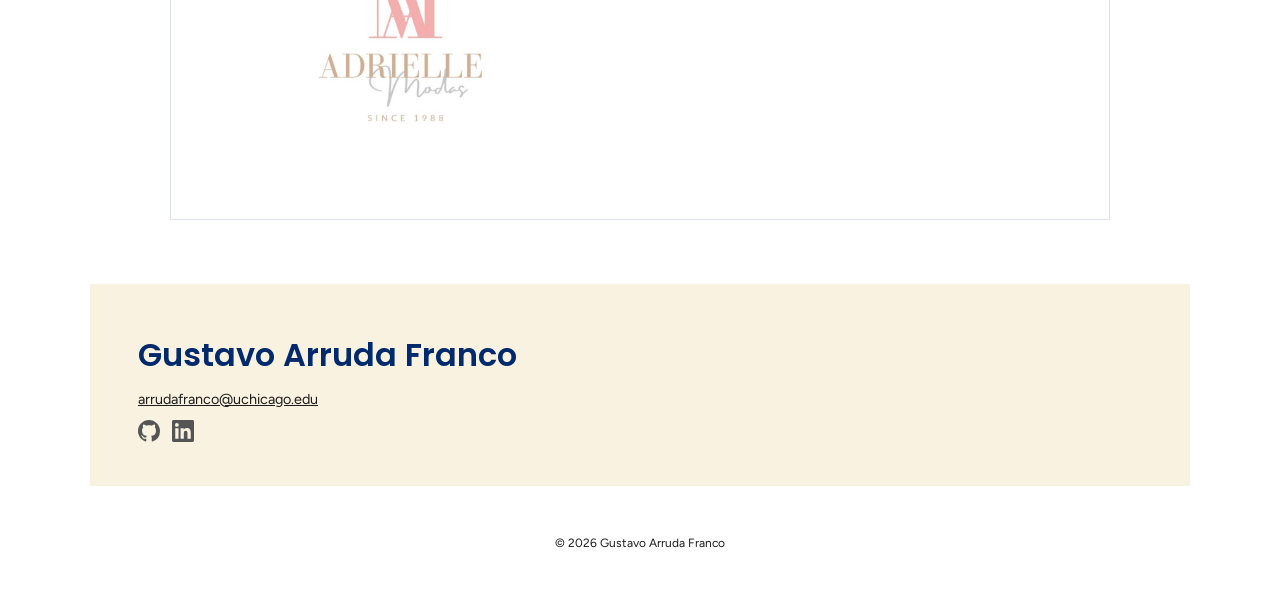
==== commit adbf13ee: "Fix layout alignment, contrast and alt text; update footer Co-Authored-By: Claude Opus 5.5 <noreply@" ====
--- a/index.html
+++ b/index.html
@@ -15,8 +15,9 @@
 <link rel="icon" href="/images/62b202_48bd0dae88c1403a88b9efbafeedb46f~mv2.jpg">
 <link rel="preconnect" href="https://fonts.googleapis.com">
 <link rel="preconnect" href="https://fonts.gstatic.com" crossorigin>
-<link href="https://fonts.googleapis.com/css2?family=Poppins:wght@200;400;600&family=Figtree:ital,wght@0,400;0,700;1,400&display=swap" rel="stylesheet">
+<link href="https://fonts.googleapis.com/css2?family=Poppins:wght@300;400;600&family=Figtree:ital,wght@0,400;0,700;1,400&display=swap" rel="stylesheet">
 <link rel="stylesheet" href="/assets/style.css">
+<script type="application/ld+json">{"@context": "https://schema.org", "@type": "Person", "name": "Gustavo Arruda Franco", "url": "https://www.arrudafranco.com/", "email": "mailto:arrudafranco@uchicago.edu", "jobTitle": "Research Associate II", "worksFor": {"@type": "Organization", "name": "NORC at the University of Chicago"}, "alumniOf": {"@type": "CollegeOrUniversity", "name": "University of Chicago"}, "sameAs": ["https://www.linkedin.com/in/gustavo-arruda-franco/", "https://github.com/arrudafranco"]}</script>
 </head>
 <body>
 <a class="skip" href="#main">Skip to content</a>
@@ -62,7 +63,7 @@
   <div class="card-list">
 <article class="card card-row" data-cats="research-operations">
   <a class="card-link" href="/post/co-designing-hiv-prevention-for-latine-lgbtq-communities">
-    <div class="card-img"><img loading="lazy" decoding="async" src="/images/62b202_234d0de4f4714a199ffac08f4cfade54~mv2.png" alt="PrEPárate campaign logo with colorful block letters in light blue, orange, magenta, and purple spelling the campaign name. Black tagline below reads &#x27;PrEP for You and Me&#x27; on white background."></div>
+    <div class="card-img card-img-contain"><img loading="lazy" decoding="async" src="/images/62b202_234d0de4f4714a199ffac08f4cfade54~mv2.png" alt="PrEPárate campaign logo with colorful block letters in light blue, orange, magenta, and purple spelling the campaign name. Black tagline below reads &#x27;PrEP for You and Me&#x27; on white background."></div>
     <div class="card-body">
       <p class="meta"><time datetime="2025-11-29">Nov 29, 2025</time> · 2 min read</p>
       <h3>Co-Designing HIV Prevention for Latine LGBTQ+ Communities</h3>
@@ -82,7 +83,7 @@
 </article>
 <article class="card card-row" data-cats="design-user-experience">
   <a class="card-link" href="/post/virginia-wellbeing-dashboard">
-    <div class="card-img"><img loading="lazy" decoding="async" src="/images/62b202_3d112b2587d24531bbbdab44dd270e27~mv2.png" alt="Data visualization from Arlington County&#x27;s Community Wellbeing Prediction Score page showing lead exposure risk. Large headline number (21.5%) is emphasized in yellow, with contextual text explaining this is higher than Virginia&#x27;s 11.5% state rate and 88% of service areas."></div>
+    <div class="card-img card-img-contain"><img loading="lazy" decoding="async" src="/images/62b202_3d112b2587d24531bbbdab44dd270e27~mv2.png" alt="Data visualization from Arlington County&#x27;s Community Wellbeing Prediction Score page showing lead exposure risk. Large headline number (21.5%) is emphasized in yellow, with contextual text explaining this is higher than Virginia&#x27;s 11.5% state rate and 88% of service areas."></div>
     <div class="card-body">
       <p class="meta"><time datetime="2025-11-26">Nov 26, 2025</time> · 3 min read</p>
       <h3>Virginia Wellbeing Dashboard</h3>
@@ -132,7 +133,7 @@
 </article>
 <article class="card card-row" data-cats="design-user-experience">
   <a class="card-link" href="/post/adrielle-modas">
-    <div class="card-img"><img loading="lazy" decoding="async" src="/images/62b202_72b867f26eb642e38a27fb91ae7e3a95~mv2.jpg" alt="Adrielle Modas logo design featuring a rose pink interlocking &#x27;AM&#x27; monogram, brand name &#x27;ADRIELLE&#x27; in tan serif typography with &#x27;Modas&#x27; in gray script font, and tagline &#x27;SINCE 1988&#x27;."></div>
+    <div class="card-img card-img-contain"><img loading="lazy" decoding="async" src="/images/62b202_72b867f26eb642e38a27fb91ae7e3a95~mv2.jpg" alt="Adrielle Modas logo design featuring a rose pink interlocking &#x27;AM&#x27; monogram, brand name &#x27;ADRIELLE&#x27; in tan serif typography with &#x27;Modas&#x27; in gray script font, and tagline &#x27;SINCE 1988&#x27;."></div>
     <div class="card-body">
       <p class="meta"><time datetime="2021-07-02">Jul 2, 2021</time> · 2 min read</p>
       <h3>Adrielle Modas</h3>
@@ -150,7 +151,7 @@
     <p><a href="mailto:arrudafranco@uchicago.edu">arrudafranco@uchicago.edu</a></p>
     <p class="socials"><a href="https://github.com/arrudafranco" aria-label="GitHub" target="_blank" rel="noopener"><svg viewBox="0 0 16 16" aria-hidden="true"><path fill="currentColor" d="M8 0C3.58 0 0 3.58 0 8c0 3.54 2.29 6.53 5.47 7.59.4.07.55-.17.55-.38 0-.19-.01-.82-.01-1.49-2.01.37-2.53-.49-2.69-.94-.09-.23-.48-.94-.82-1.13-.28-.15-.68-.52-.01-.53.63-.01 1.08.58 1.23.82.72 1.21 1.87.87 2.33.66.07-.52.28-.87.51-1.07-1.78-.2-3.64-.89-3.64-3.95 0-.87.31-1.59.82-2.15-.08-.2-.36-1.02.08-2.12 0 0 .67-.21 2.2.82.64-.18 1.32-.27 2-.27.68 0 1.36.09 2 .27 1.53-1.04 2.2-.82 2.2-.82.44 1.1.16 1.92.08 2.12.51.56.82 1.27.82 2.15 0 3.07-1.87 3.75-3.65 3.95.29.25.54.73.54 1.48 0 1.07-.01 1.93-.01 2.2 0 .21.15.46.55.38A8.013 8.013 0 0016 8c0-4.42-3.58-8-8-8z"/></svg></a><a href="https://www.linkedin.com/in/gustavo-arruda-franco/" aria-label="LinkedIn" target="_blank" rel="noopener"><svg viewBox="0 0 24 24" aria-hidden="true"><path fill="currentColor" d="M20.45 20.45h-3.56v-5.57c0-1.33-.02-3.04-1.85-3.04-1.85 0-2.14 1.45-2.14 2.94v5.67H9.35V9h3.41v1.56h.05c.48-.9 1.64-1.85 3.37-1.85 3.6 0 4.27 2.37 4.27 5.46v6.28zM5.34 7.43a2.06 2.06 0 110-4.13 2.06 2.06 0 010 4.13zM7.12 20.45H3.56V9h3.56v11.45zM22.22 0H1.77C.79 0 0 .77 0 1.73v20.54C0 23.23.79 24 1.77 24h20.45c.98 0 1.78-.77 1.78-1.73V1.73C24 .77 23.2 0 22.22 0z"/></svg></a></p>
   </div>
-  <p class="copyright">©2021 by Gustavo Arruda Franco.</p>
+  <p class="copyright">© 2026 Gustavo Arruda Franco</p>
 </footer>
 </body>
 </html>
--- a/assets/style.css
+++ b/assets/style.css
@@ -22,7 +22,7 @@
 .skip:focus { left: 1rem; }
 :focus-visible { outline: 3px solid var(--coral); outline-offset: 2px; }
 
-.wrap { width: min(1180px, 100% - 2rem); margin-inline: auto; }
+.wrap { width: min(1100px, 100% - 2rem); margin-inline: auto; }
 .wrap-narrow { width: min(1100px, 100% - 2rem); margin-inline: auto; }
 .wrap-cards { width: min(940px, 100% - 2rem); margin-inline: auto; }
 .wrap-post { width: min(740px, 100% - 2rem); margin-inline: auto; }
@@ -42,8 +42,8 @@
 .btn { display: inline-block; border-radius: 999px; padding: .6rem 1.2rem; text-decoration: none; font-size: .9rem; }
 .btn-navy { background: var(--navy); color: #fff; }
 .btn-navy:hover { background: var(--link); }
-.btn-coral { background: var(--coral); color: #fff; font-family: var(--display); font-weight: 600; letter-spacing: .15em; text-transform: uppercase; font-size: .8rem; }
-.btn-coral:hover { background: #e94e4e; }
+.btn-coral { background: #c73e3e; color: #fff; font-family: var(--display); font-weight: 600; letter-spacing: .15em; text-transform: uppercase; font-size: .8rem; }
+.btn-coral:hover { background: #a82f2f; }
 
 /* Hero */
 .hero { padding: 1.5rem 0 3rem; }
@@ -79,13 +79,14 @@
 .card-row .card-link { grid-template-columns: 1fr 1fr; }
 .card-img { background: #fff; overflow: hidden; }
 .card-img img { width: 100%; height: 100%; object-fit: cover; aspect-ratio: 4 / 3; }
+.card-img-contain img { object-fit: contain; padding: 1rem; }
 .card-body { padding: 1.5rem 1.75rem; }
 .card h3 { font-size: 1.5rem; margin: .6rem 0; }
 .card-col h3 { font-size: 1.15rem; }
 .card-link:hover h3 { color: var(--link); text-decoration: underline; }
 .meta { font-size: .75rem; color: var(--muted); margin: 0; }
-.card-desc { font-family: var(--display); font-weight: 200; color: var(--navy); font-size: .95rem; margin: 0; }
-.card-grid { display: grid; grid-template-columns: repeat(2, 1fr); gap: 1.5rem; align-items: start; padding-bottom: 3rem; }
+.card-desc { font-family: var(--display); font-weight: 300; color: var(--navy); font-size: .95rem; margin: 0; }
+.card-grid { display: grid; grid-template-columns: repeat(2, 1fr); gap: 1.5rem; align-items: stretch; padding-bottom: 3rem; }
 .card-grid-3 { grid-template-columns: repeat(3, 1fr); }
 .card-col .card-link { grid-template-rows: auto 1fr; }
 
@@ -112,7 +113,7 @@
 /* Posts */
 .post { border: 1px solid var(--line); padding: clamp(1.5rem, 6vw, 4rem); margin-top: 2rem; margin-bottom: 3rem; }
 .post > h1 { font-size: clamp(1.8rem, 4vw, 2.4rem); margin: .5rem 0 1.5rem; }
-.post-body { font-family: var(--display); font-weight: 200; color: var(--navy); font-size: 1rem; line-height: 1.65; }
+.post-body { font-family: var(--display); font-weight: 300; color: var(--navy); font-size: 1rem; line-height: 1.65; }
 .post-body strong { font-weight: 600; }
 .post-body h2 { font-size: 1.6rem; margin: 2.2rem 0 .8rem; }
 .post-body h3 { font-size: 1.2rem; margin: 1.8rem 0 .6rem; }
@@ -125,6 +126,8 @@
 .post-body figcaption { text-align: center; font-size: .85rem; margin-top: .6rem; }
 .post-body .gallery { display: grid; grid-template-columns: repeat(auto-fit, minmax(180px, 1fr)); gap: .5rem; margin: 2rem 0; }
 .post-body .gallery img { width: 100%; height: 100%; object-fit: cover; aspect-ratio: 4 / 3; }
+.post-body .gallery-stack { grid-template-columns: 1fr; gap: 1rem; }
+.post-body .gallery-stack img { aspect-ratio: auto; object-fit: contain; height: auto; border: 1px solid var(--line); }
 .post-body .video { position: relative; aspect-ratio: 16 / 9; margin: 1.5rem 0; }
 .post-body .video iframe { position: absolute; inset: 0; width: 100%; height: 100%; border: 0; }
 .post-body video { width: 100%; background: #000; }
@@ -157,4 +160,6 @@
   .resume .row { grid-template-columns: 1fr; gap: .5rem; }
   .skills { grid-template-columns: 1fr; }
   .page-head { flex-direction: column; align-items: flex-start; }
+  .post { border: 0; padding: 0; margin-top: 1.5rem; }
+  .footer-card { width: 100%; }
 }
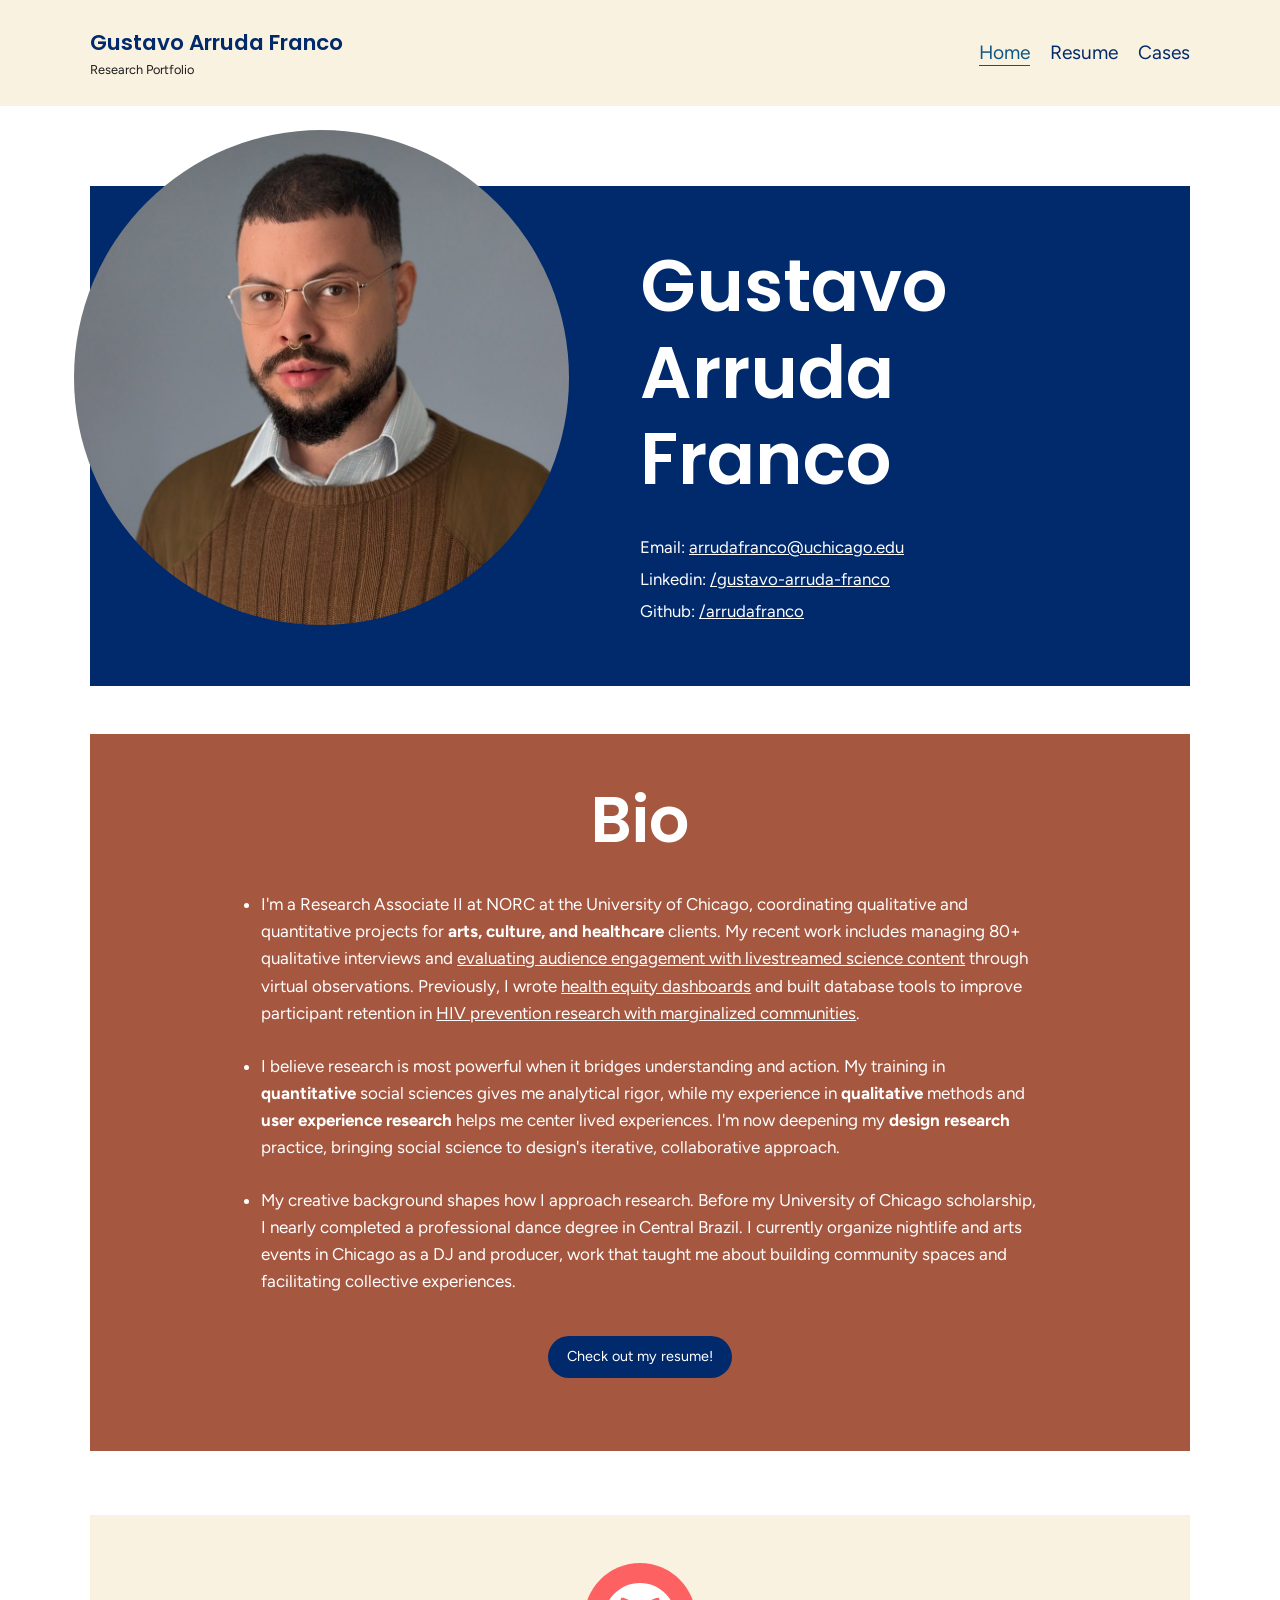
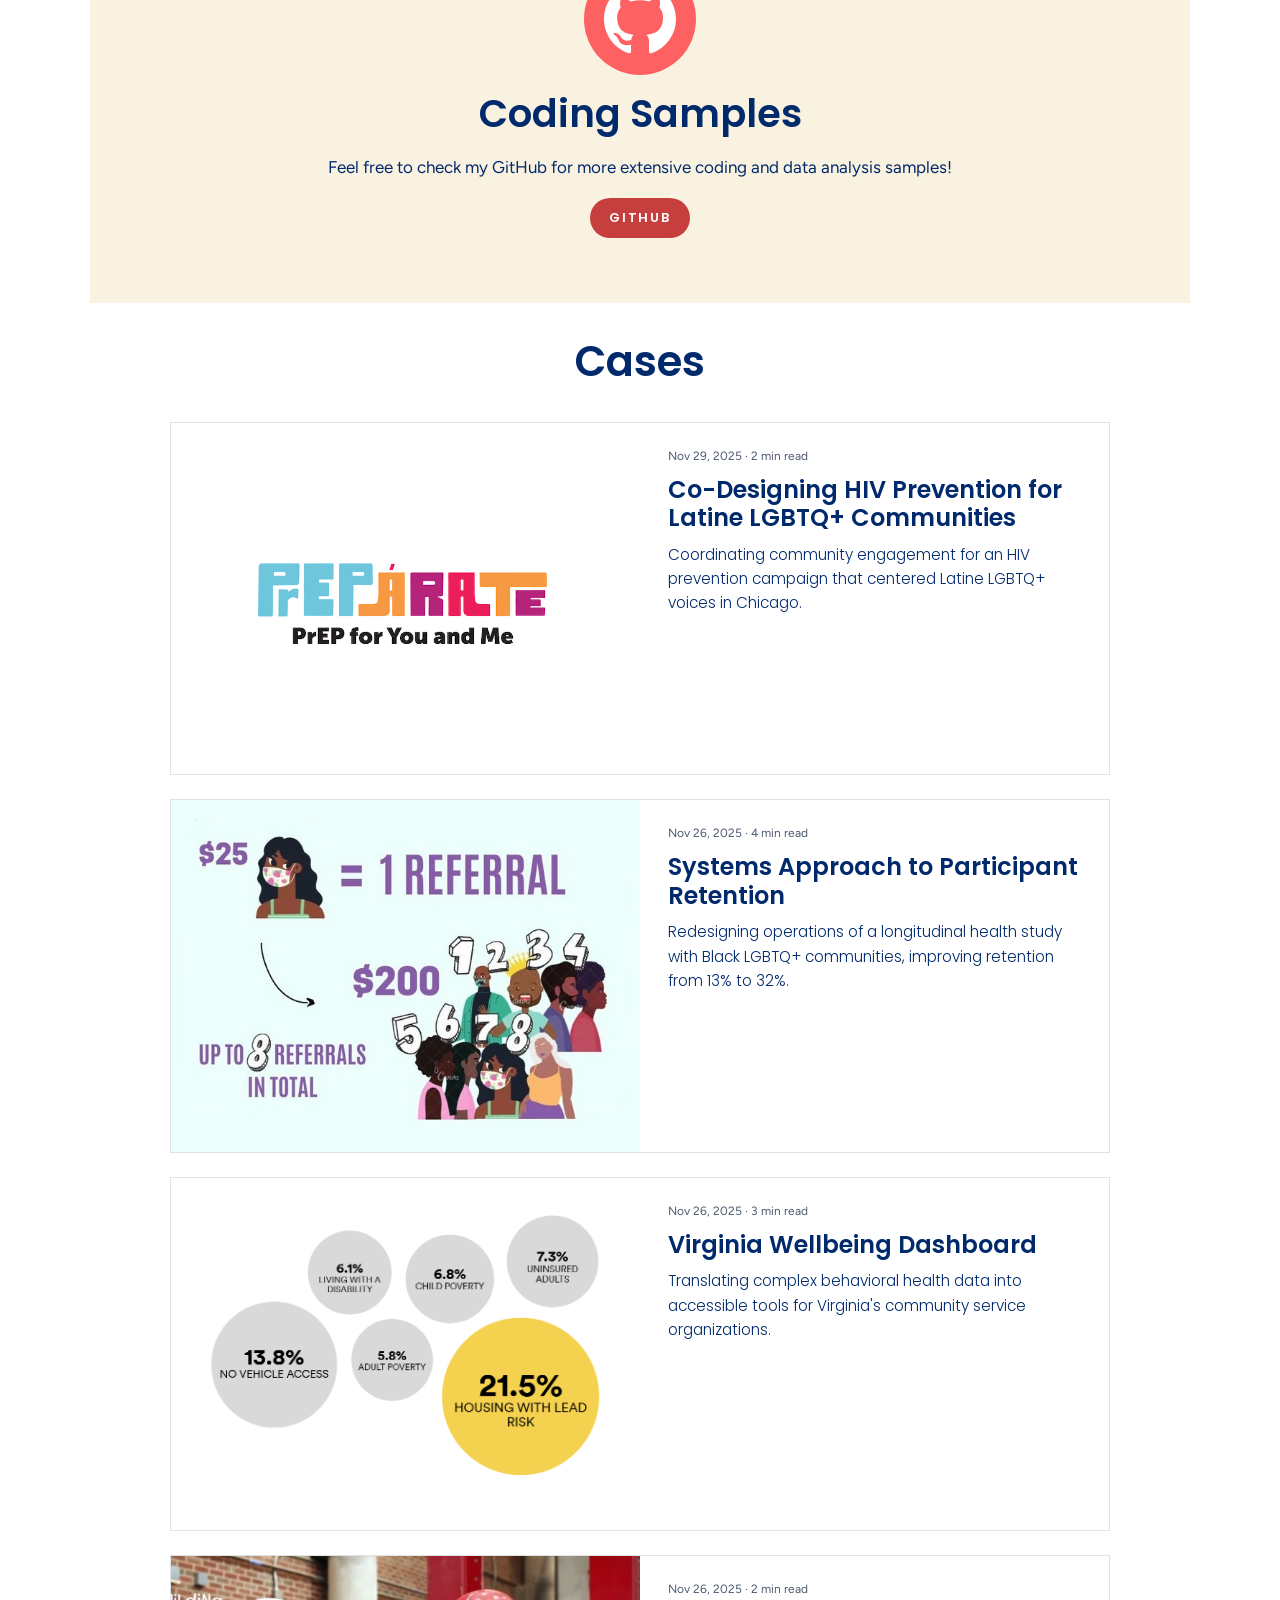
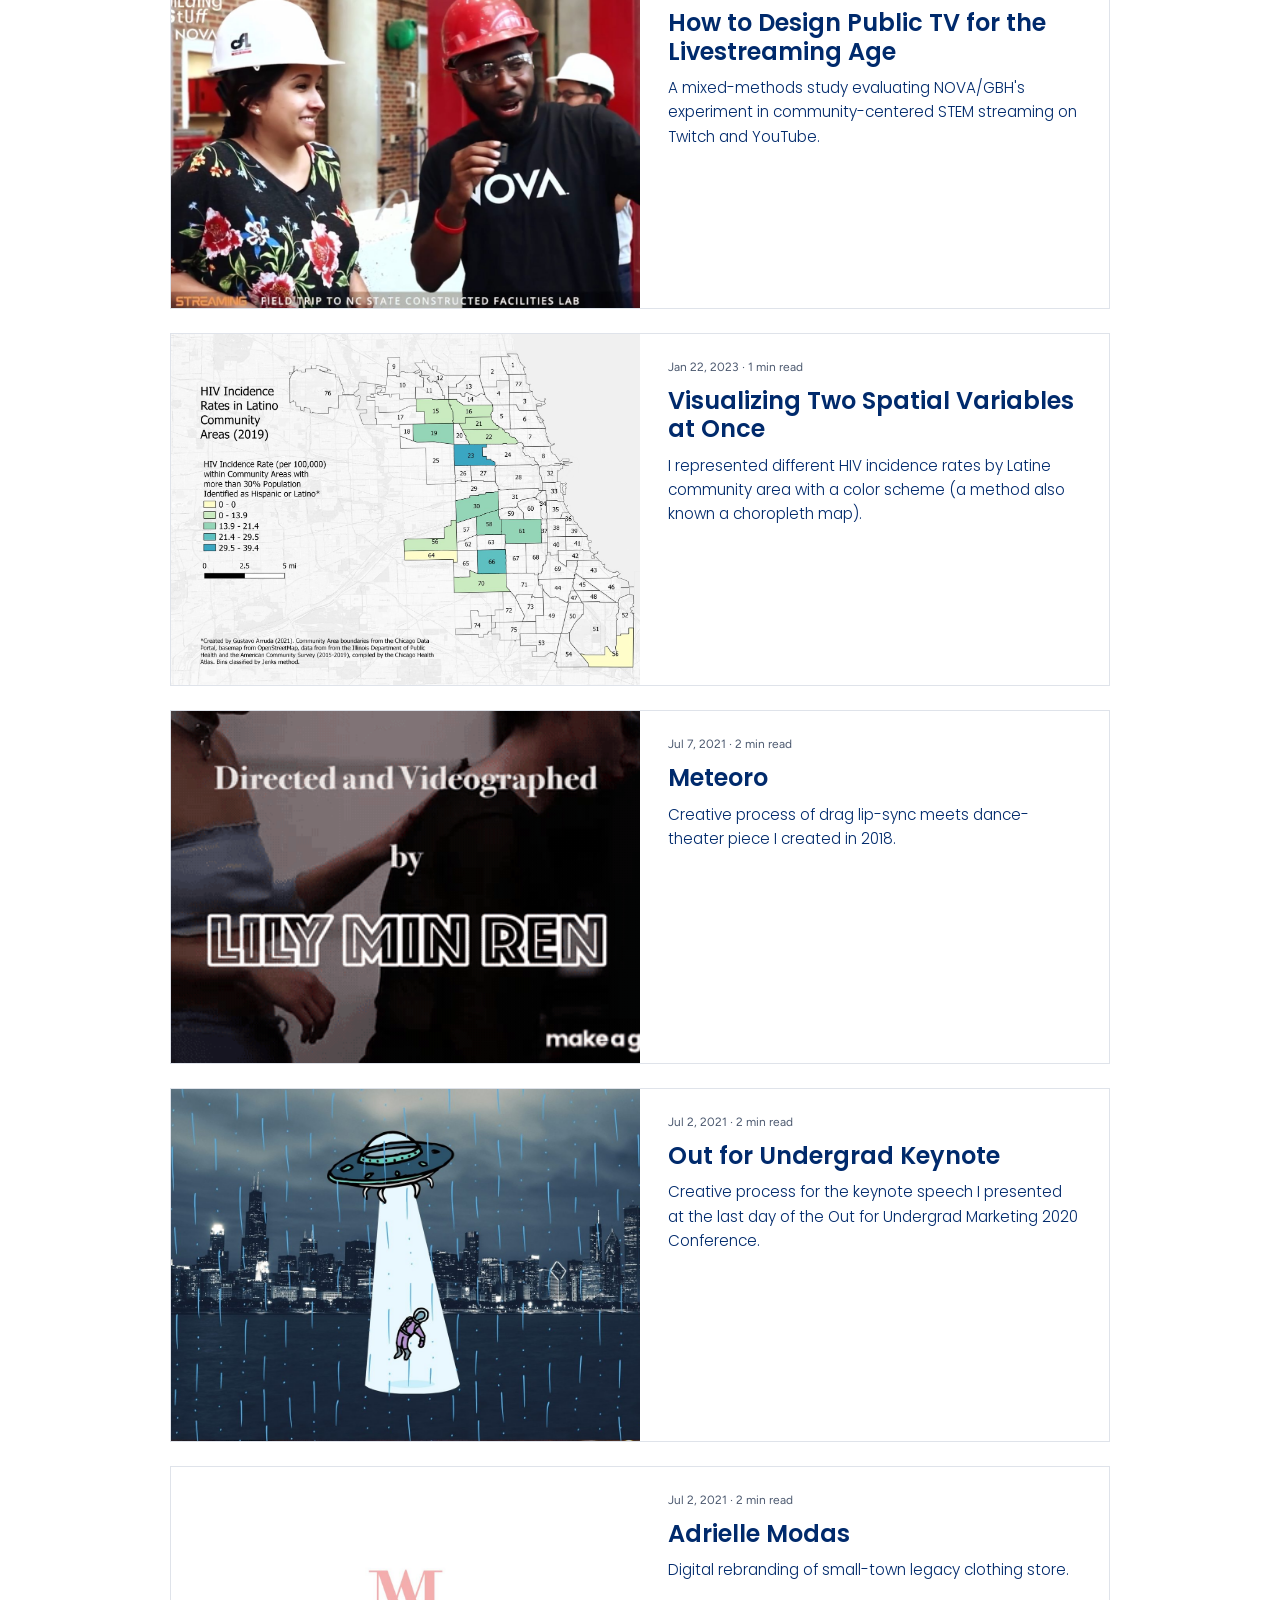
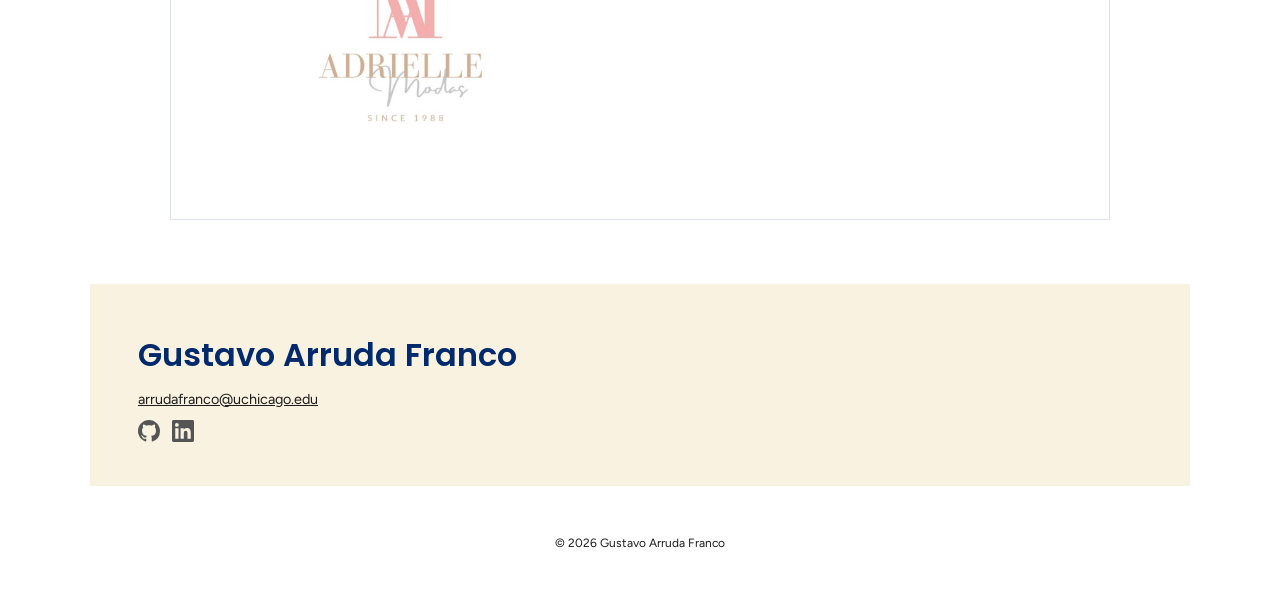
==== commit 8ff85536: "Update portfolio portrait Co-Authored-By: Claude Opus 5.5 <noreply@anthropic.com> Claude-Session: ht" ====
--- a/index.html
+++ b/index.html
@@ -31,7 +31,7 @@
 
 <section class="hero wrap">
   <div class="hero-band">
-    <img class="hero-photo" src="/images/62b202_f476f4daefb64497a8dac65660079d82~mv2.jpg" alt="Portrait of Gustavo Arruda Franco smiling in front of a brick wall">
+    <img class="hero-photo" src="/images/gustavo-portrait.jpg" alt="Portrait of Gustavo Arruda Franco wearing glasses and a brown sweater against a gray background">
     <div class="hero-text">
       <h1>Gustavo Arruda Franco</h1>
       <p>Email: <a href="mailto:arrudafranco@uchicago.edu">arrudafranco@uchicago.edu</a></p>
--- a/assets/style.css
+++ b/assets/style.css
@@ -128,6 +128,9 @@
 .post-body .gallery img { width: 100%; height: 100%; object-fit: cover; aspect-ratio: 4 / 3; }
 .post-body .gallery-stack { grid-template-columns: 1fr; gap: 1rem; }
 .post-body .gallery-stack img { aspect-ratio: auto; object-fit: contain; height: auto; border: 1px solid var(--line); }
+.post-body .note { background: var(--cream); border-left: 3px solid var(--rust); padding: 1rem 1.25rem; margin: 1.5rem 0; font-size: .92rem; }
+.post-body .note p { margin: .4rem 0; }
+.post-body .spotify iframe { border: 0; border-radius: 12px; display: block; }
 .post-body .video { position: relative; aspect-ratio: 16 / 9; margin: 1.5rem 0; }
 .post-body .video iframe { position: absolute; inset: 0; width: 100%; height: 100%; border: 0; }
 .post-body video { width: 100%; background: #000; }
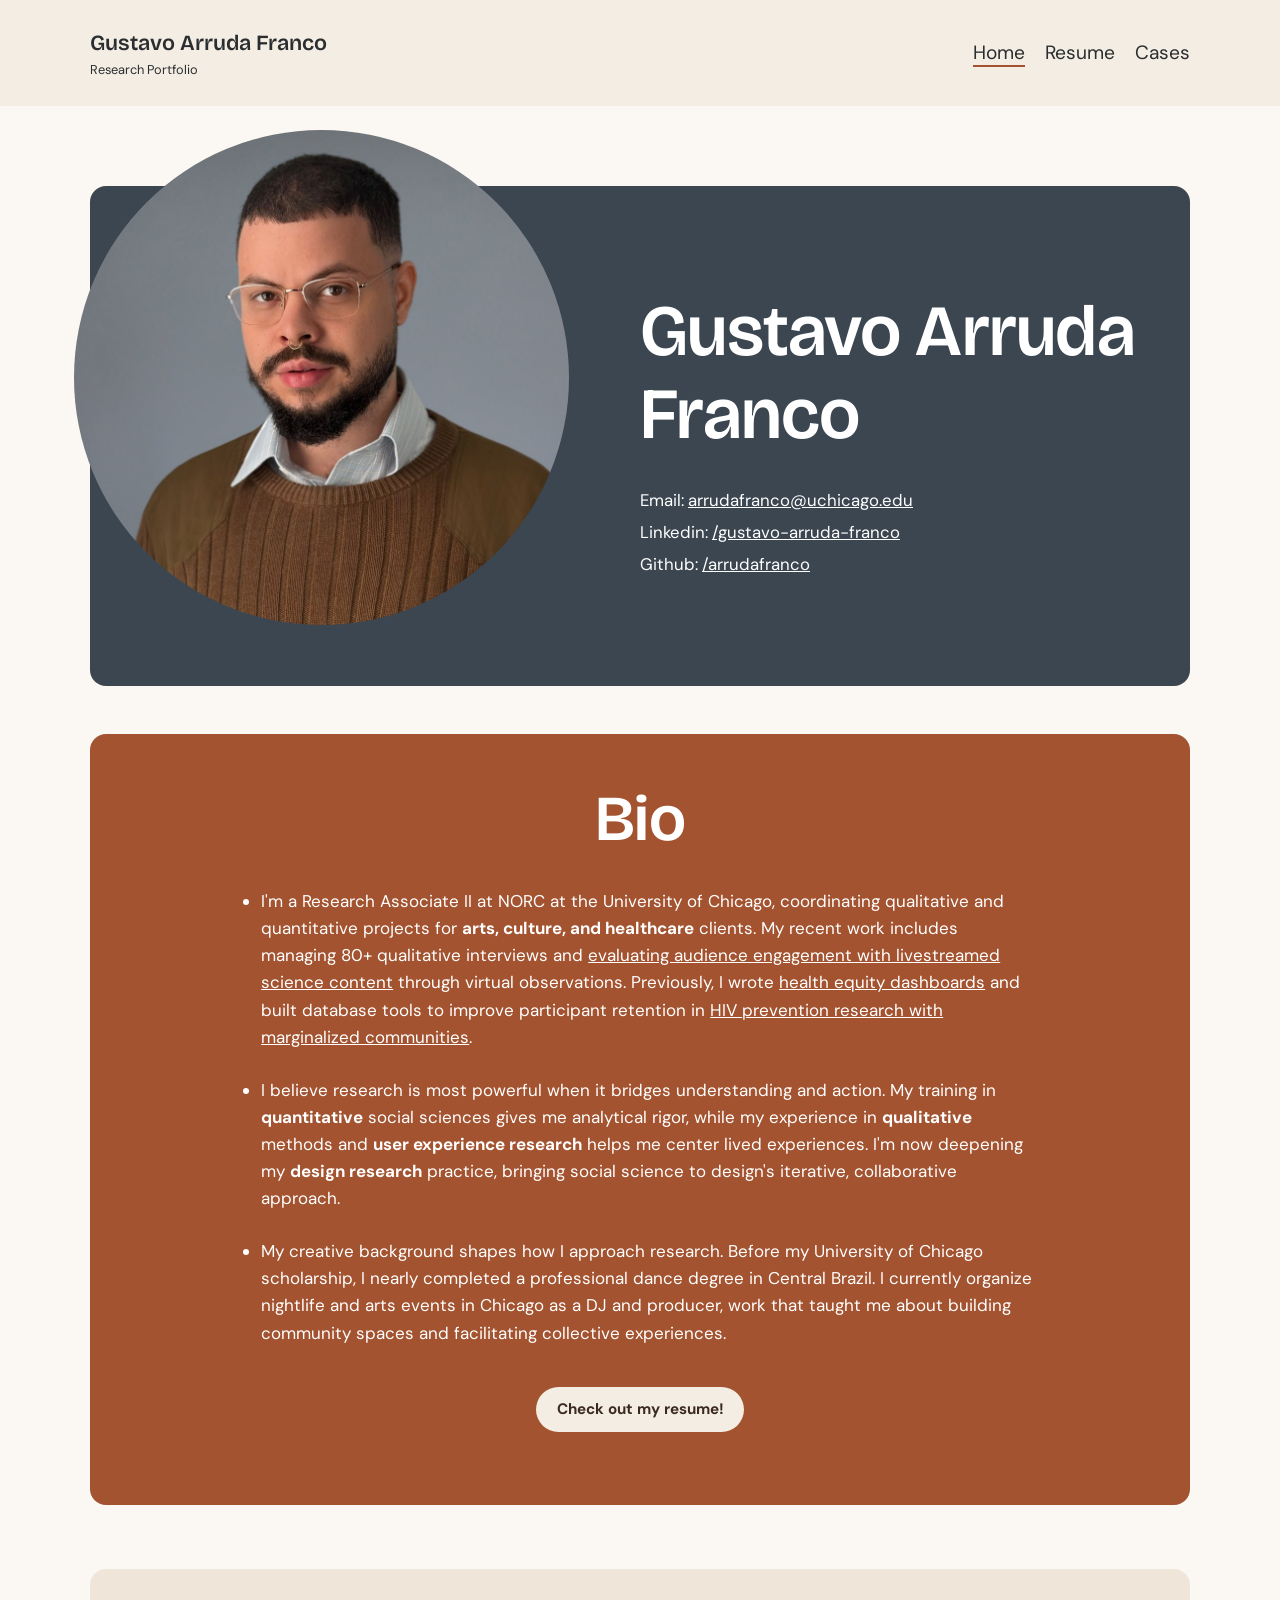
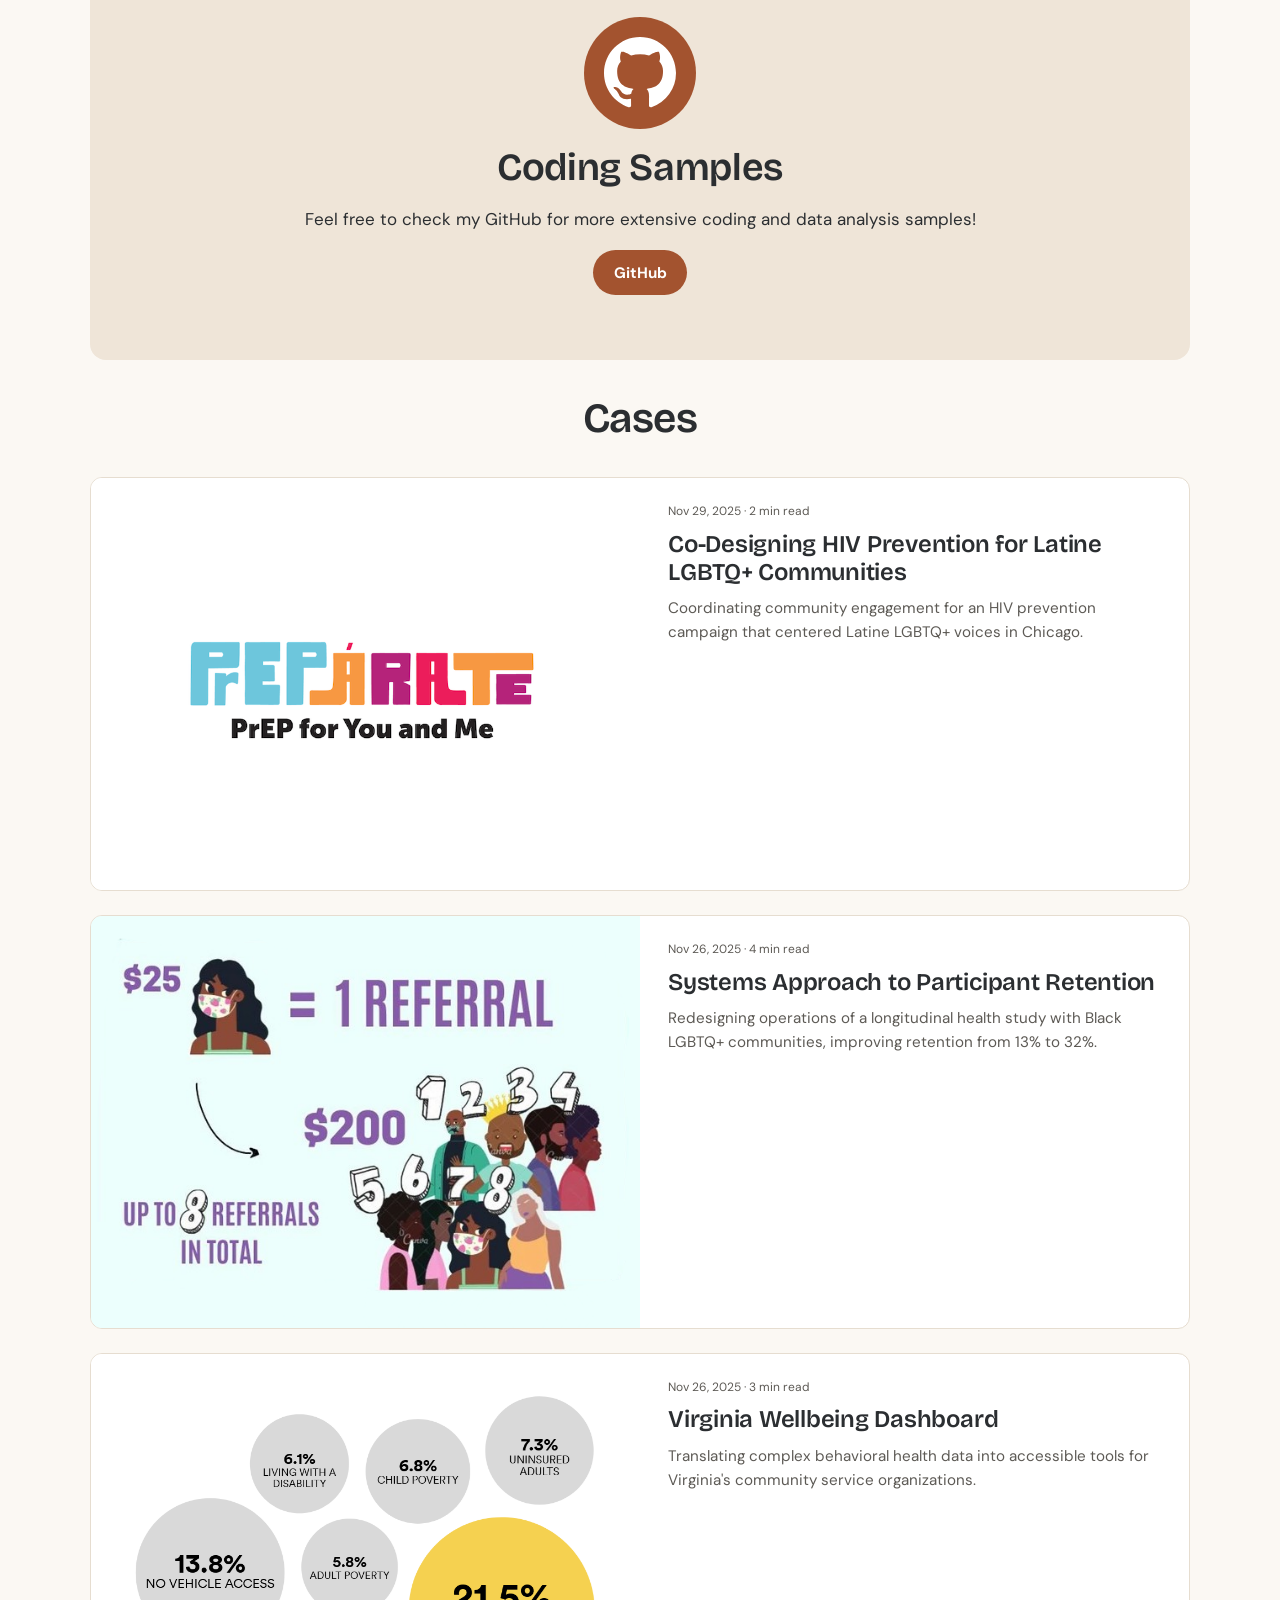
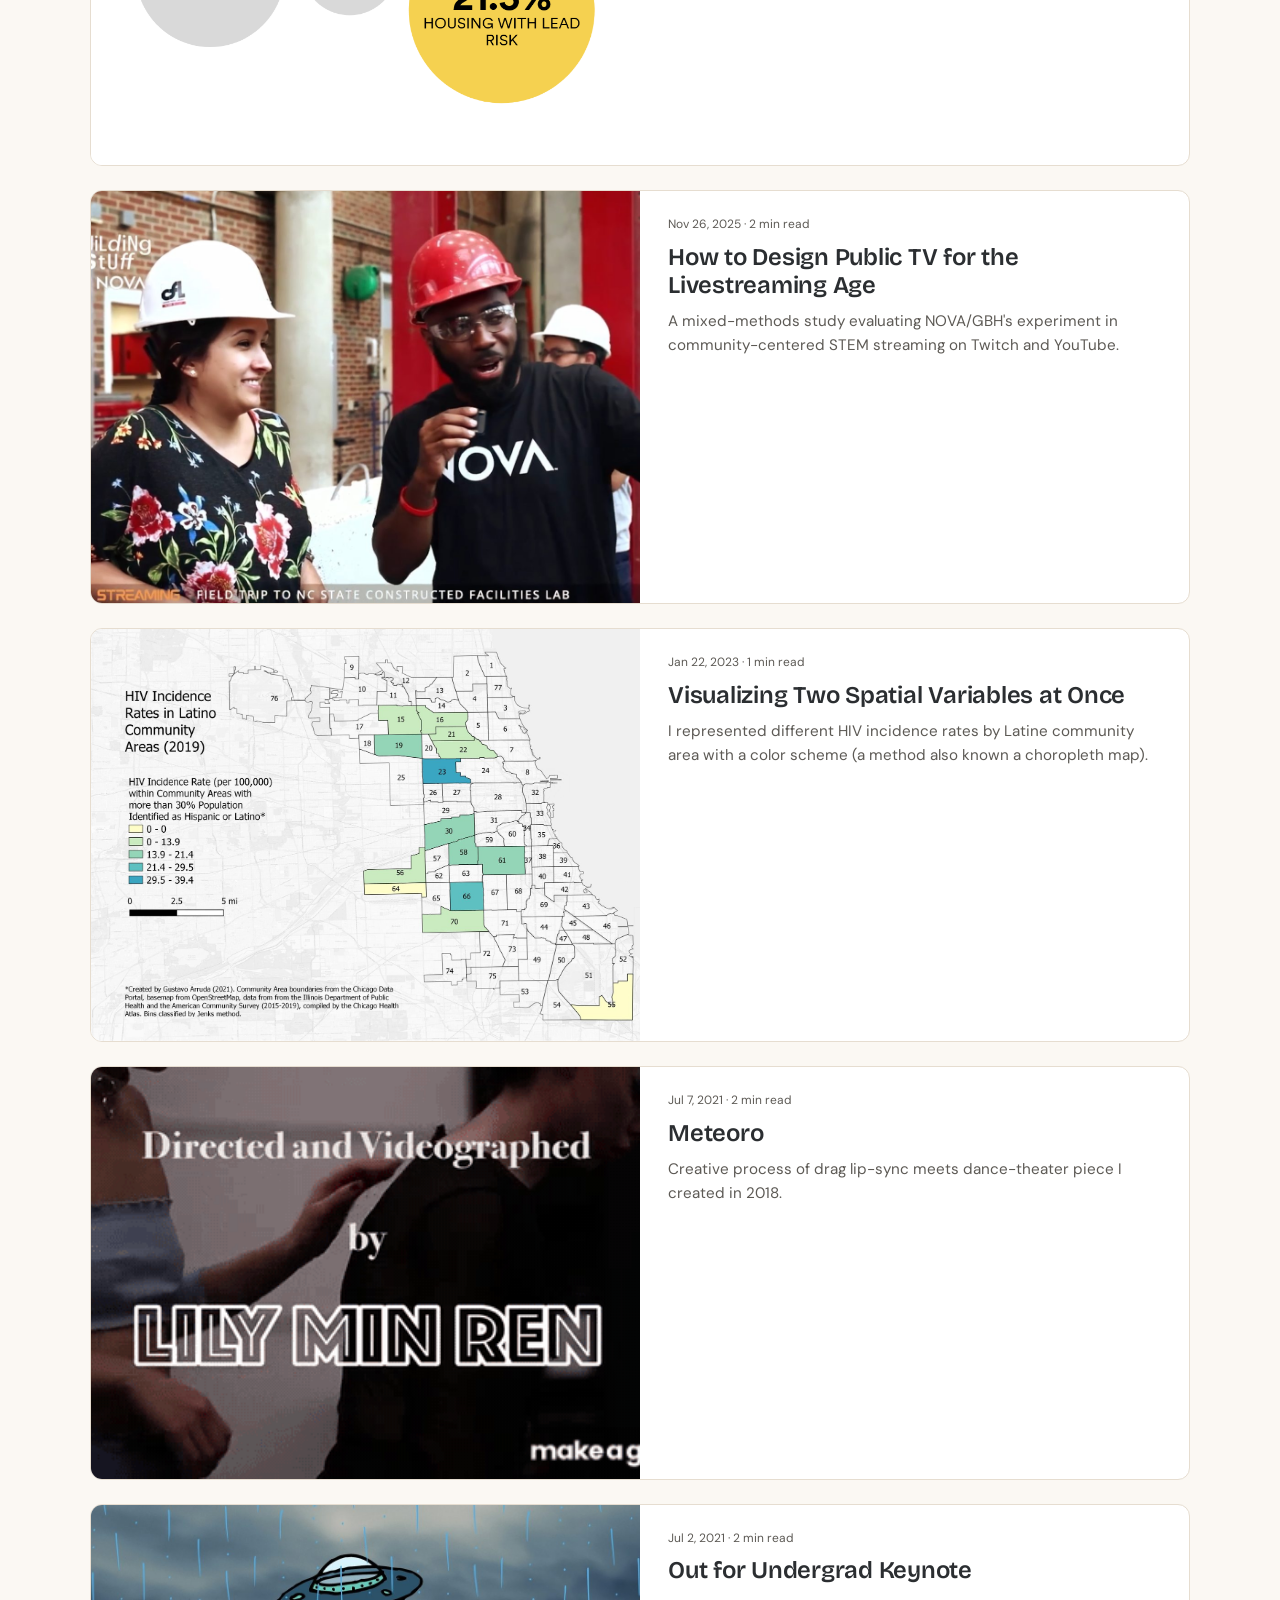
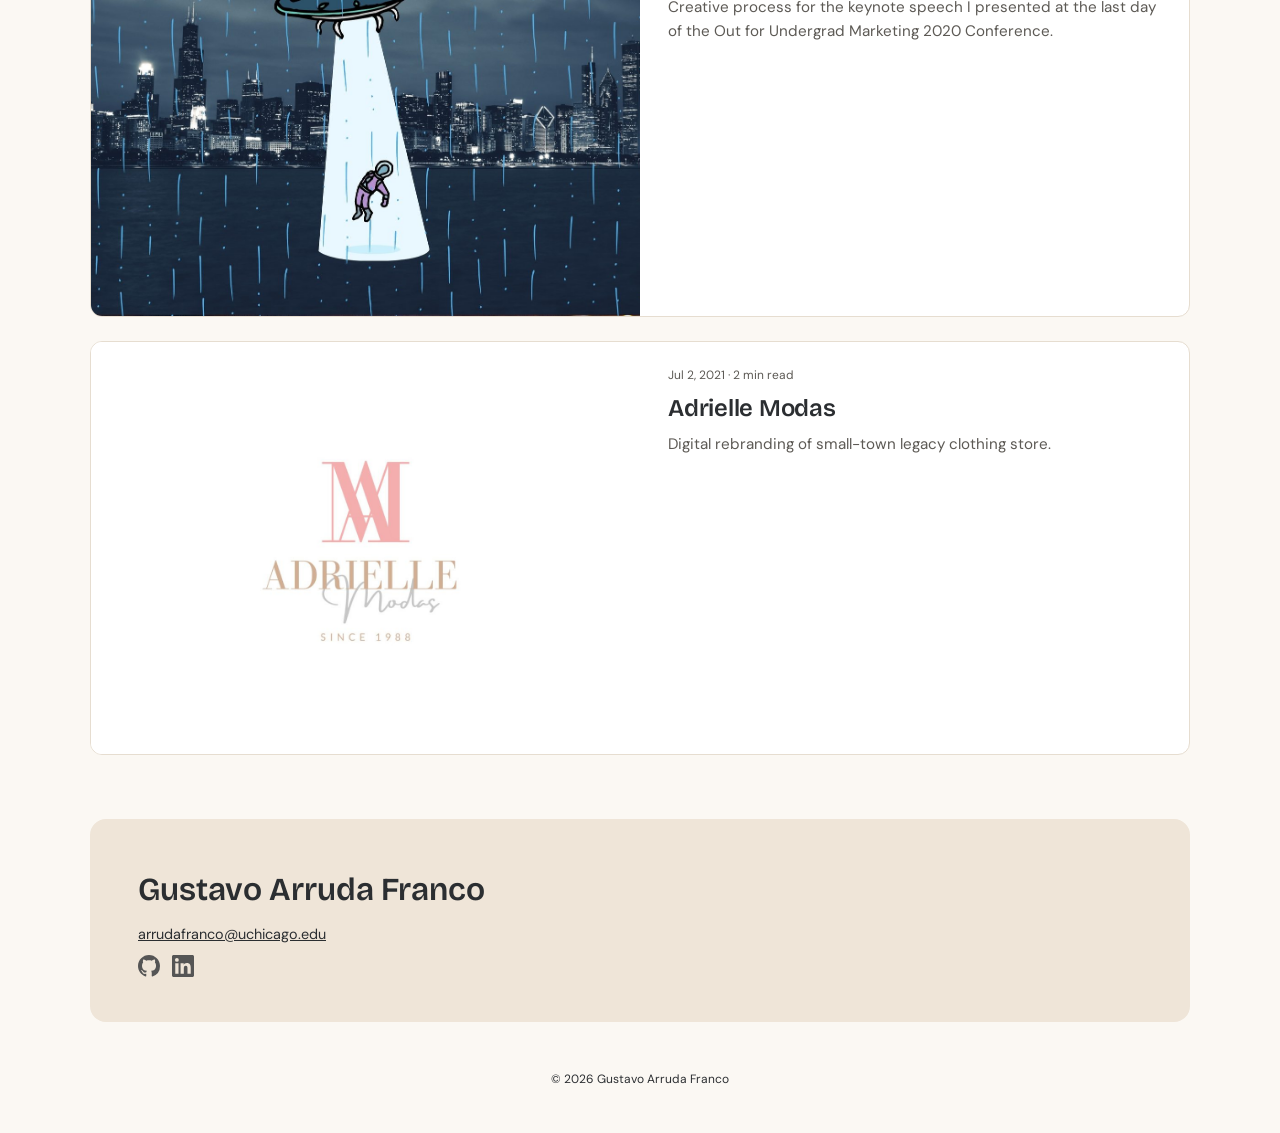
==== commit 8f5869ff: "Fonts: Bricolage Grotesque + DM Sans site-wide; align case page widths Co-Authored-By: Claude Opus 5" ====
--- a/index.html
+++ b/index.html
@@ -9,13 +9,16 @@
 <meta property="og:description" content="Research portfolio of Gustavo Arruda Franco: qualitative and quantitative research for arts, culture, and healthcare.">
 <meta property="og:type" content="website">
 <meta property="og:url" content="https://www.arrudafranco.com/">
-<meta property="og:image" content="https://www.arrudafranco.com/images/62b202_1211fb0a1cf340fab92a9072e653da57~mv2.jpg">
+<meta property="og:image" content="https://www.arrudafranco.com/images/og-portrait.jpg">
+<meta property="og:image:width" content="1200">
+<meta property="og:image:height" content="630">
+<meta property="og:image:alt" content="Portrait of Gustavo Arruda Franco">
 <meta name="twitter:card" content="summary_large_image">
 <link rel="canonical" href="https://www.arrudafranco.com/">
 <link rel="icon" href="/images/62b202_48bd0dae88c1403a88b9efbafeedb46f~mv2.jpg">
 <link rel="preconnect" href="https://fonts.googleapis.com">
 <link rel="preconnect" href="https://fonts.gstatic.com" crossorigin>
-<link href="https://fonts.googleapis.com/css2?family=Poppins:wght@300;400;600&family=Figtree:ital,wght@0,400;0,700;1,400&display=swap" rel="stylesheet">
+<link href="https://fonts.googleapis.com/css2?family=Bricolage+Grotesque:opsz,wght@12..96,600;12..96,700&family=DM+Sans:ital,opsz,wght@0,9..40,400;0,9..40,700;1,9..40,400&display=swap" rel="stylesheet">
 <link rel="stylesheet" href="/assets/style.css">
 <script type="application/ld+json">{"@context": "https://schema.org", "@type": "Person", "name": "Gustavo Arruda Franco", "url": "https://www.arrudafranco.com/", "email": "mailto:arrudafranco@uchicago.edu", "jobTitle": "Research Associate II", "worksFor": {"@type": "Organization", "name": "NORC at the University of Chicago"}, "alumniOf": {"@type": "CollegeOrUniversity", "name": "University of Chicago"}, "sameAs": ["https://www.linkedin.com/in/gustavo-arruda-franco/", "https://github.com/arrudafranco"]}</script>
 </head>
--- a/assets/style.css
+++ b/assets/style.css
@@ -1,53 +1,59 @@
 :root {
-  --navy: #002a6c;
-  --cream: #faf2e0;
-  --rust: #a65740;
-  --coral: #fe6161;
-  --link: #105685;
-  --ink: #1c1c1c;
-  --muted: #4d5a70;
-  --line: #dfe3ea;
-  --display: "Poppins", system-ui, sans-serif;
-  --body: "Figtree", "Proxima Nova", system-ui, sans-serif;
+  --navy: #2b2e31;      /* headings / ink */
+  --slate: #3b4650;     /* banner */
+  --cream: #efe5d8;     /* soft sand panels */
+  --linen: #f4ede3;     /* header, light buttons */
+  --paper: #fbf8f3;     /* page background */
+  --rust: #a3532f;      /* terracotta */
+  --coral: #a3532f;     /* accent (terracotta) */
+  --link: #8a4428;
+  --ink: #2b2e31;
+  --muted: #5d5a55;
+  --line: #e6ddd0;
+  --display: "Bricolage Grotesque", system-ui, sans-serif;
+  --body: "DM Sans", system-ui, sans-serif;
 }
 
 *, *::before, *::after { box-sizing: border-box; }
 html { -webkit-text-size-adjust: 100%; }
-body { margin: 0; font-family: var(--body); font-size: 17px; line-height: 1.6; color: var(--ink); background: #fff; }
+body { margin: 0; font-family: var(--body); font-size: 17px; line-height: 1.6; color: var(--ink); background: var(--paper); }
 img, video, iframe { max-width: 100%; }
 img { height: auto; display: block; }
 a { color: var(--link); }
-h1, h2, h3, h4 { font-family: var(--display); font-weight: 600; color: var(--navy); line-height: 1.2; }
+h1, h2, h3, h4 { font-family: var(--display); font-weight: 600; color: var(--navy); line-height: 1.15; letter-spacing: -0.01em; }
 .skip { position: absolute; left: -999px; top: 0; background: var(--navy); color: #fff; padding: .5rem 1rem; z-index: 10; }
 .skip:focus { left: 1rem; }
 :focus-visible { outline: 3px solid var(--coral); outline-offset: 2px; }
 
 .wrap { width: min(1100px, 100% - 2rem); margin-inline: auto; }
 .wrap-narrow { width: min(1100px, 100% - 2rem); margin-inline: auto; }
-.wrap-cards { width: min(940px, 100% - 2rem); margin-inline: auto; }
-.wrap-post { width: min(740px, 100% - 2rem); margin-inline: auto; }
+.wrap-cards { width: min(1100px, 100% - 2rem); margin-inline: auto; }
+.wrap-post { width: min(1100px, 100% - 2rem); margin-inline: auto; }
+.post > * { max-width: 760px; margin-inline: auto; }
 .center { text-align: center; }
 
 /* Header */
-.site-header { background: var(--cream); }
+.site-header { background: var(--linen); }
 .header-inner { display: flex; align-items: center; justify-content: space-between; gap: 1rem; flex-wrap: wrap; padding: 1.6rem 0; }
 .brand { text-decoration: none; color: var(--navy); display: flex; flex-direction: column; }
 .brand-name { font-family: var(--display); font-weight: 600; font-size: 1.35rem; }
 .brand-sub { font-size: .8rem; color: var(--ink); }
 .site-header nav { display: flex; gap: 1.25rem; }
 .site-header nav a { color: var(--navy); text-decoration: none; font-size: 1.2rem; }
-.site-header nav a:hover, .site-header nav a[aria-current] { color: var(--link); text-decoration: underline; text-underline-offset: 6px; }
+.site-header nav a:hover, .site-header nav a[aria-current] { color: var(--navy); text-decoration: underline; text-decoration-color: var(--rust); text-decoration-thickness: 2px; text-underline-offset: 6px; }
 
 /* Buttons */
-.btn { display: inline-block; border-radius: 999px; padding: .6rem 1.2rem; text-decoration: none; font-size: .9rem; }
-.btn-navy { background: var(--navy); color: #fff; }
-.btn-navy:hover { background: var(--link); }
-.btn-coral { background: #c73e3e; color: #fff; font-family: var(--display); font-weight: 600; letter-spacing: .15em; text-transform: uppercase; font-size: .8rem; }
-.btn-coral:hover { background: #a82f2f; }
+.btn { display: inline-block; border-radius: 999px; padding: .65rem 1.3rem; text-decoration: none; font-family: var(--body); font-size: .95rem; font-weight: 700; }
+.btn-navy { background: var(--slate); color: #fff; font-weight: 700; }
+.btn-navy:hover { background: #2c353d; }
+.bio a.btn-navy { background: var(--linen); color: #3b2a1f; }
+.bio a.btn-navy:hover { background: #fff; }
+.btn-coral { background: var(--rust); color: #fff; }
+.btn-coral:hover { background: #8a4428; }
 
 /* Hero */
 .hero { padding: 1.5rem 0 3rem; }
-.hero-band { position: relative; background: var(--navy); color: #fff; display: grid; grid-template-columns: 1fr 1fr; align-items: center; margin-top: 3.5rem; min-height: 500px; }
+.hero-band { position: relative; background: var(--slate); border-radius: 16px; color: #fff; display: grid; grid-template-columns: 1fr 1fr; align-items: center; margin-top: 3.5rem; min-height: 500px; }
 .hero-photo { width: min(500px, 90%); aspect-ratio: 1; object-fit: cover; border-radius: 50%; margin: -3.5rem 0 1rem -1rem; align-self: start; }
 .hero-text { padding: 2rem 2rem 2rem 0; }
 .hero-text h1 { color: #fff; font-size: clamp(2.6rem, 6vw, 4.5rem); margin: 0 0 2rem; }
@@ -55,14 +61,14 @@
 .hero-text a { color: #fff; }
 
 /* Bio */
-.bio { background: var(--rust); color: #fff; padding: 3rem clamp(1.5rem, 12%, 10rem) 3.5rem; }
+.bio { border-radius: 16px; background: var(--rust); color: #fff; padding: 3rem clamp(1.5rem, 12%, 10rem) 3.5rem; }
 .bio h2 { color: #fff; text-align: center; font-size: clamp(2.5rem, 5vw, 4.5rem); margin: 0 0 2rem; }
 .bio ul { padding-left: 1.1rem; margin: 0 0 2.5rem; }
 .bio li { margin-bottom: 1.6rem; }
 .bio a { color: #fff; }
 
 /* Coding samples */
-.coding { background: var(--cream); text-align: center; padding: 3rem 1.5rem; margin-top: 4rem; }
+.coding { border-radius: 16px; background: var(--cream); text-align: center; padding: 3rem 1.5rem; margin-top: 4rem; }
 .coding-icon { width: 112px; height: 112px; margin: 0 auto; border-radius: 50%; background: var(--coral); color: #fff; display: grid; place-items: center; }
 .coding-icon svg { width: 72px; height: 72px; }
 .coding h2 { font-size: clamp(1.8rem, 3vw, 2.5rem); margin: 1rem 0; }
@@ -72,8 +78,8 @@
 .section-title, .page-head-center h1 { text-align: center; font-size: clamp(2rem, 4vw, 2.6rem); }
 .cases-home { padding-bottom: 3rem; }
 .card-list { display: grid; gap: 1.5rem; }
-.card { border: 1px solid var(--line); background: #fff; transition: box-shadow .2s; }
-.card:hover { box-shadow: 0 6px 22px rgba(0, 42, 108, .12); }
+.card { border: 1px solid var(--line); background: #fff; border-radius: 12px; overflow: hidden; transition: box-shadow .2s; }
+.card:hover { box-shadow: 0 6px 22px rgba(59, 70, 80, .14); }
 .card[hidden] { display: none; }
 .card-link { display: grid; color: inherit; text-decoration: none; height: 100%; }
 .card-row .card-link { grid-template-columns: 1fr 1fr; }
@@ -85,8 +91,8 @@
 .card-col h3 { font-size: 1.15rem; }
 .card-link:hover h3 { color: var(--link); text-decoration: underline; }
 .meta { font-size: .75rem; color: var(--muted); margin: 0; }
-.card-desc { font-family: var(--display); font-weight: 300; color: var(--navy); font-size: .95rem; margin: 0; }
-.card-grid { display: grid; grid-template-columns: repeat(2, 1fr); gap: 1.5rem; align-items: stretch; padding-bottom: 3rem; }
+.card-desc { color: var(--muted); font-size: .95rem; margin: 0; }
+.card-grid { display: grid; grid-template-columns: repeat(3, 1fr); gap: 1.5rem; align-items: stretch; padding-bottom: 3rem; }
 .card-grid-3 { grid-template-columns: repeat(3, 1fr); }
 .card-col .card-link { grid-template-rows: auto 1fr; }
 
@@ -98,7 +104,7 @@
 .page-head { display: flex; align-items: center; justify-content: space-between; gap: 1rem; padding: 1.5rem 0; }
 .page-head h1 { font-size: clamp(2rem, 4vw, 2.6rem); margin: 0; }
 .page-head-center { justify-content: center; }
-.resume { background: var(--rust); color: #fff; margin-bottom: 3rem; }
+.resume { background: var(--rust); color: #fff; margin-bottom: 3rem; border-radius: 16px; }
 .resume-inner { width: min(780px, 100% - 3rem); margin: 0 auto; padding: 3rem 0; }
 .resume h2 { color: #fff; font-size: 1.4rem; margin: 2.5rem 0 1.5rem; }
 .resume h2:first-child { margin-top: 0; }
@@ -111,16 +117,16 @@
 .skills p { margin: 0; }
 
 /* Posts */
-.post { border: 1px solid var(--line); padding: clamp(1.5rem, 6vw, 4rem); margin-top: 2rem; margin-bottom: 3rem; }
+.post { background: #fff; border-radius: 16px; border: 1px solid var(--line); padding: clamp(1.5rem, 6vw, 4rem); margin-top: 2rem; margin-bottom: 3rem; }
 .post > h1 { font-size: clamp(1.8rem, 4vw, 2.4rem); margin: .5rem 0 1.5rem; }
-.post-body { font-family: var(--display); font-weight: 300; color: var(--navy); font-size: 1rem; line-height: 1.65; }
-.post-body strong { font-weight: 600; }
+.post-body { color: var(--ink); font-size: 1.05rem; line-height: 1.7; }
+.post-body strong { font-weight: 700; }
 .post-body h2 { font-size: 1.6rem; margin: 2.2rem 0 .8rem; }
 .post-body h3 { font-size: 1.2rem; margin: 1.8rem 0 .6rem; }
 .post-body h4 { font-size: 1rem; margin: 1.4rem 0 .5rem; }
 .post-body ul { padding-left: 1.3rem; }
 .post-body li { margin-bottom: .35rem; }
-.post-body blockquote { margin: 1.5rem 0; padding: .25rem 0 .25rem 1.5rem; border-left: 3px solid var(--navy); font-size: 1.25rem; line-height: 1.45; }
+.post-body blockquote { margin: 1.5rem 0; padding: .25rem 0 .25rem 1.5rem; border-left: 3px solid var(--rust); font-size: 1.25rem; line-height: 1.45; }
 .post-body figure { margin: 2rem 0; }
 .post-body figure img, .post-body figure video { margin-inline: auto; }
 .post-body figcaption { text-align: center; font-size: .85rem; margin-top: .6rem; }
@@ -135,16 +141,16 @@
 .post-body .video iframe { position: absolute; inset: 0; width: 100%; height: 100%; border: 0; }
 .post-body video { width: 100%; background: #000; }
 .tags { margin-top: 2.5rem; display: flex; flex-wrap: wrap; gap: .5rem; }
-.tag { font-size: .8rem; border: 1px solid var(--line); padding: .25rem .6rem; text-decoration: none; color: var(--muted); }
+.tag { font-size: .8rem; border-radius: 999px; background: #fff; border: 1px solid var(--line); padding: .25rem .6rem; text-decoration: none; color: var(--muted); }
 .tag:hover { color: var(--navy); border-color: var(--navy); }
 .related-head { display: flex; justify-content: space-between; align-items: baseline; }
-.related-head h2 { font-size: 1.1rem; font-weight: 400; color: var(--ink); font-family: var(--body); }
+.related-head h2 { font-size: 1.4rem; margin: 0 0 1rem; }
 .related-head a { font-size: .85rem; }
 .notfound { padding: 4rem 0; text-align: center; }
 
 /* Footer */
 .site-footer { padding: 1rem 0 2rem; }
-.footer-card { background: var(--cream); padding: 2.5rem clamp(1.5rem, 5vw, 3rem); }
+.footer-card { border-radius: 16px; background: var(--cream); padding: 2.5rem clamp(1.5rem, 5vw, 3rem); }
 .footer-card p { margin: .3rem 0; }
 .footer-name { font-family: var(--display); font-weight: 600; color: var(--navy); font-size: clamp(1.4rem, 3vw, 2rem); }
 .footer-card a { color: var(--ink); font-size: .9rem; }
@@ -153,6 +159,9 @@
 .socials svg { width: 22px; height: 22px; }
 .copyright { text-align: center; font-size: .75rem; margin-top: 3rem; }
 
+@media (max-width: 1000px) {
+  .card-grid { grid-template-columns: repeat(2, 1fr); }
+}
 @media (max-width: 760px) {
   body { font-size: 16px; }
   .hero-band { grid-template-columns: 1fr; text-align: center; }
@@ -163,6 +172,6 @@
   .resume .row { grid-template-columns: 1fr; gap: .5rem; }
   .skills { grid-template-columns: 1fr; }
   .page-head { flex-direction: column; align-items: flex-start; }
-  .post { border: 0; padding: 0; margin-top: 1.5rem; }
+  .post { border: 0; padding: 0; margin-top: 1.5rem; background: transparent; }
   .footer-card { width: 100%; }
 }
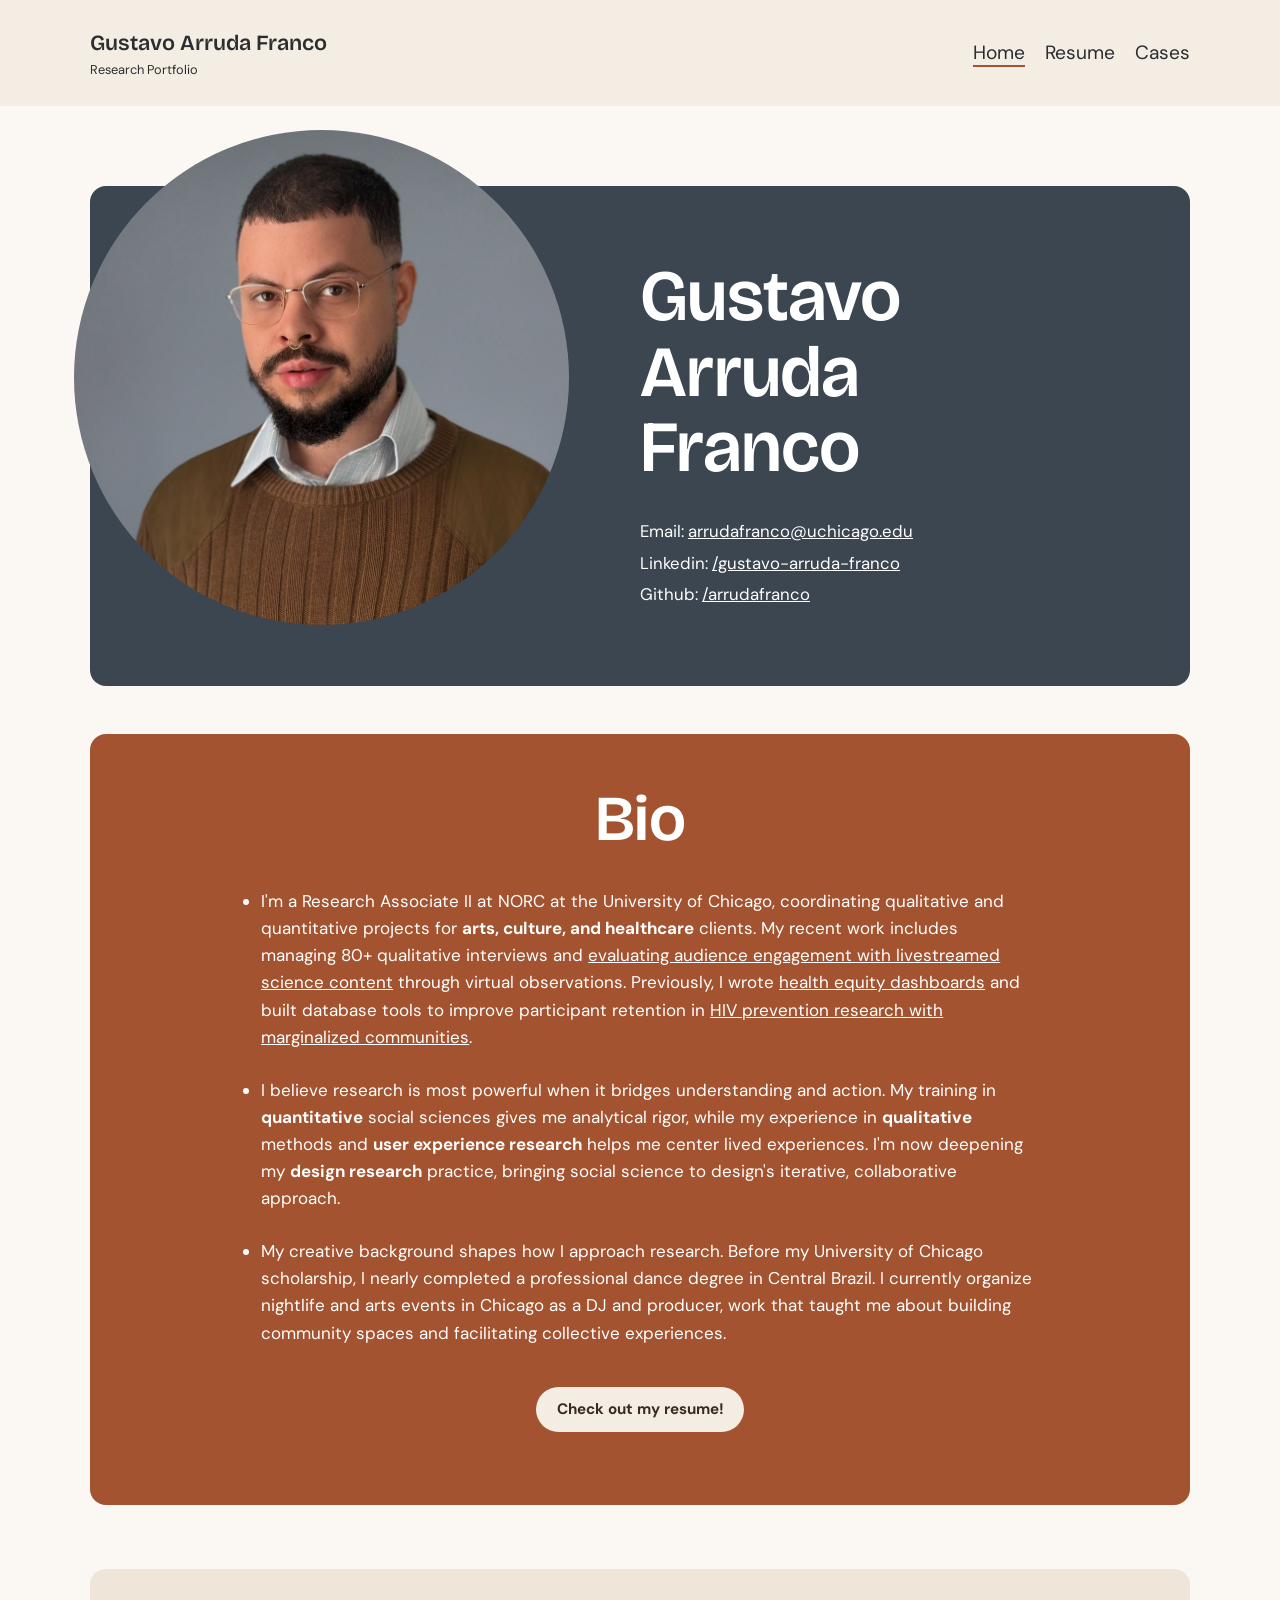
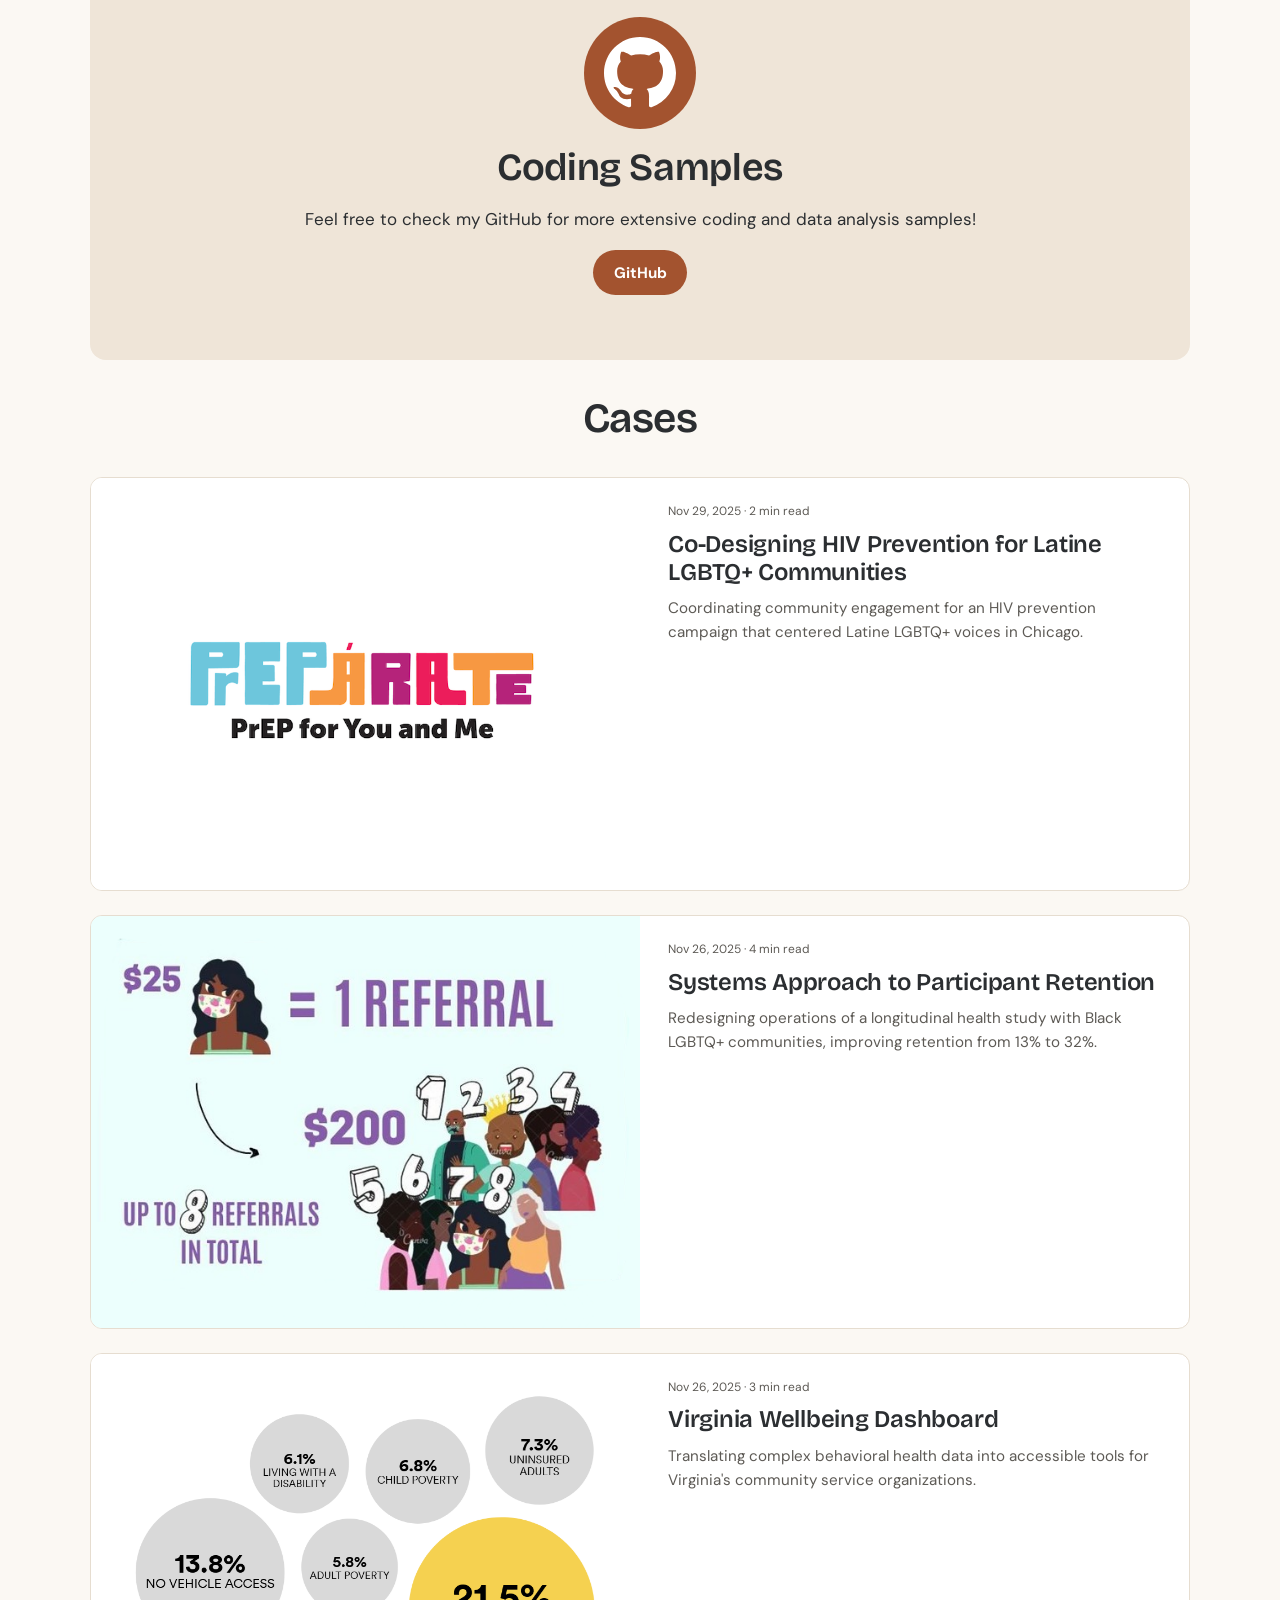
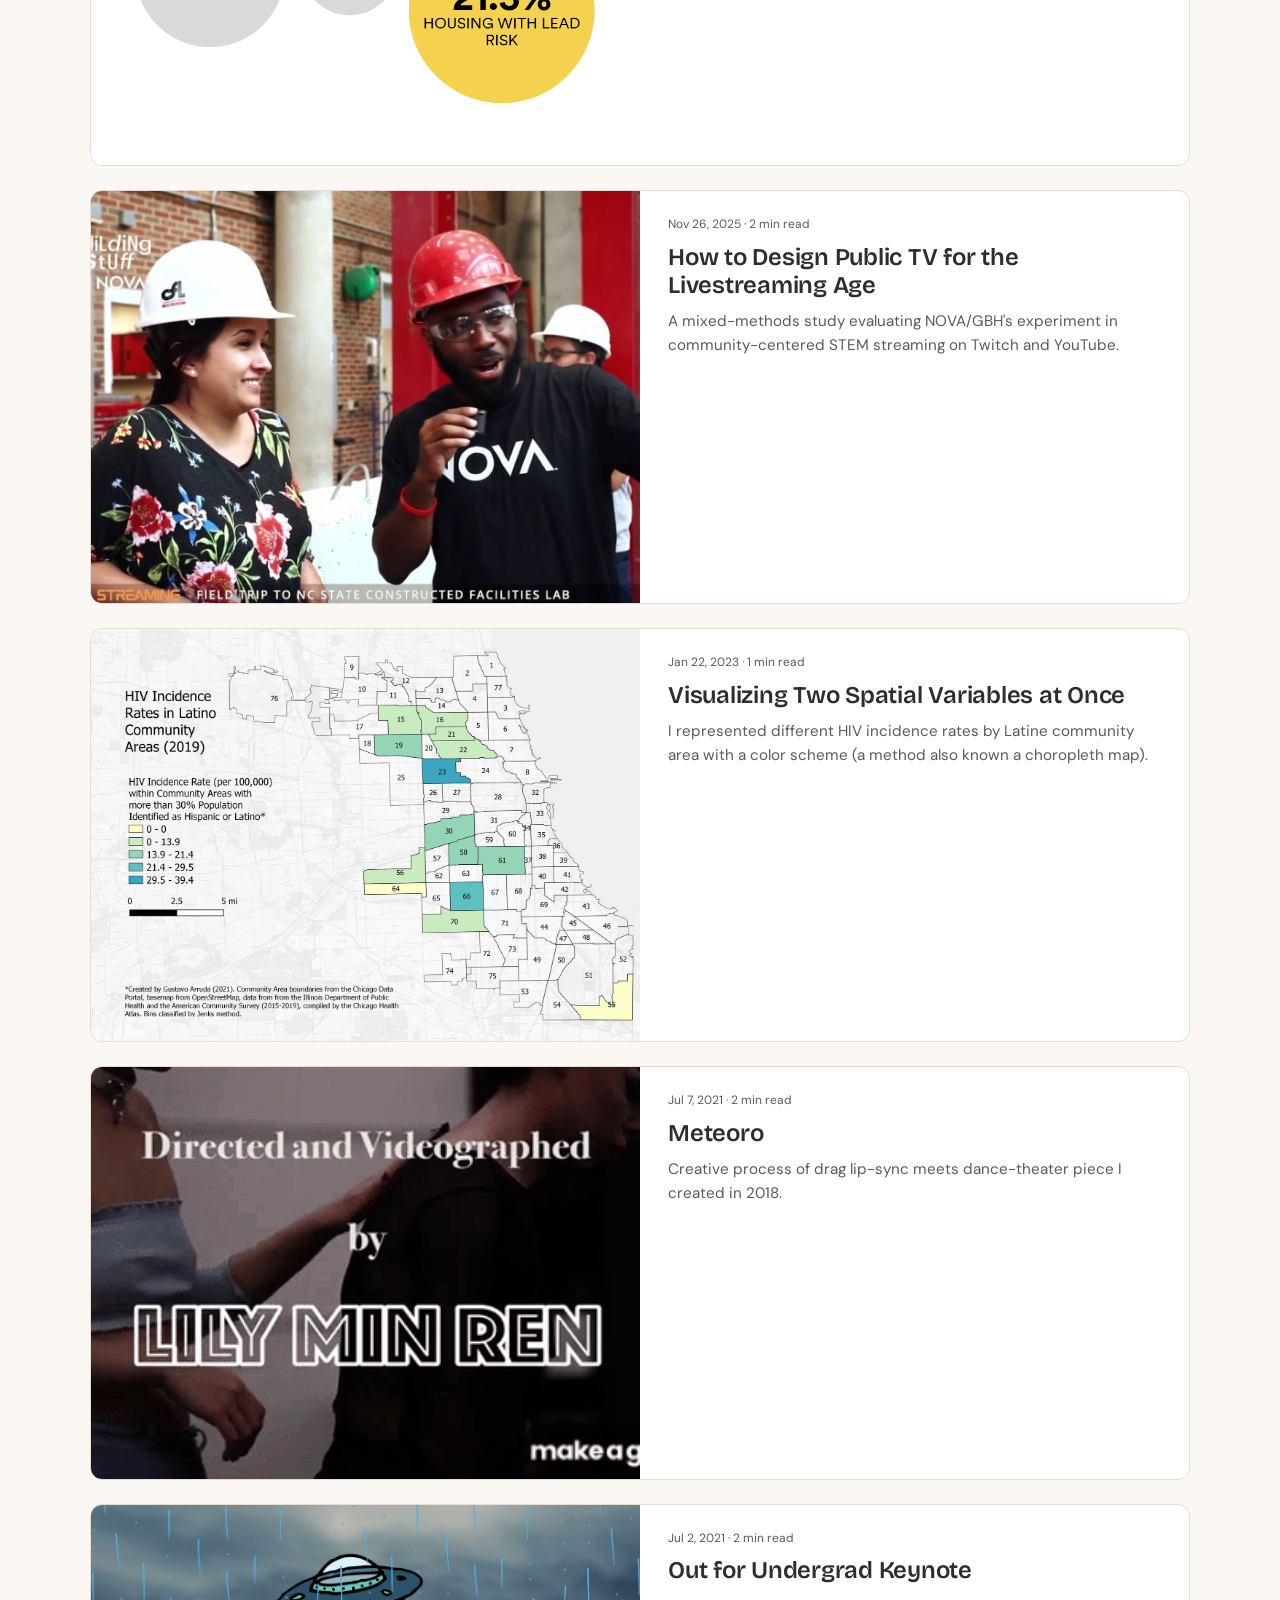
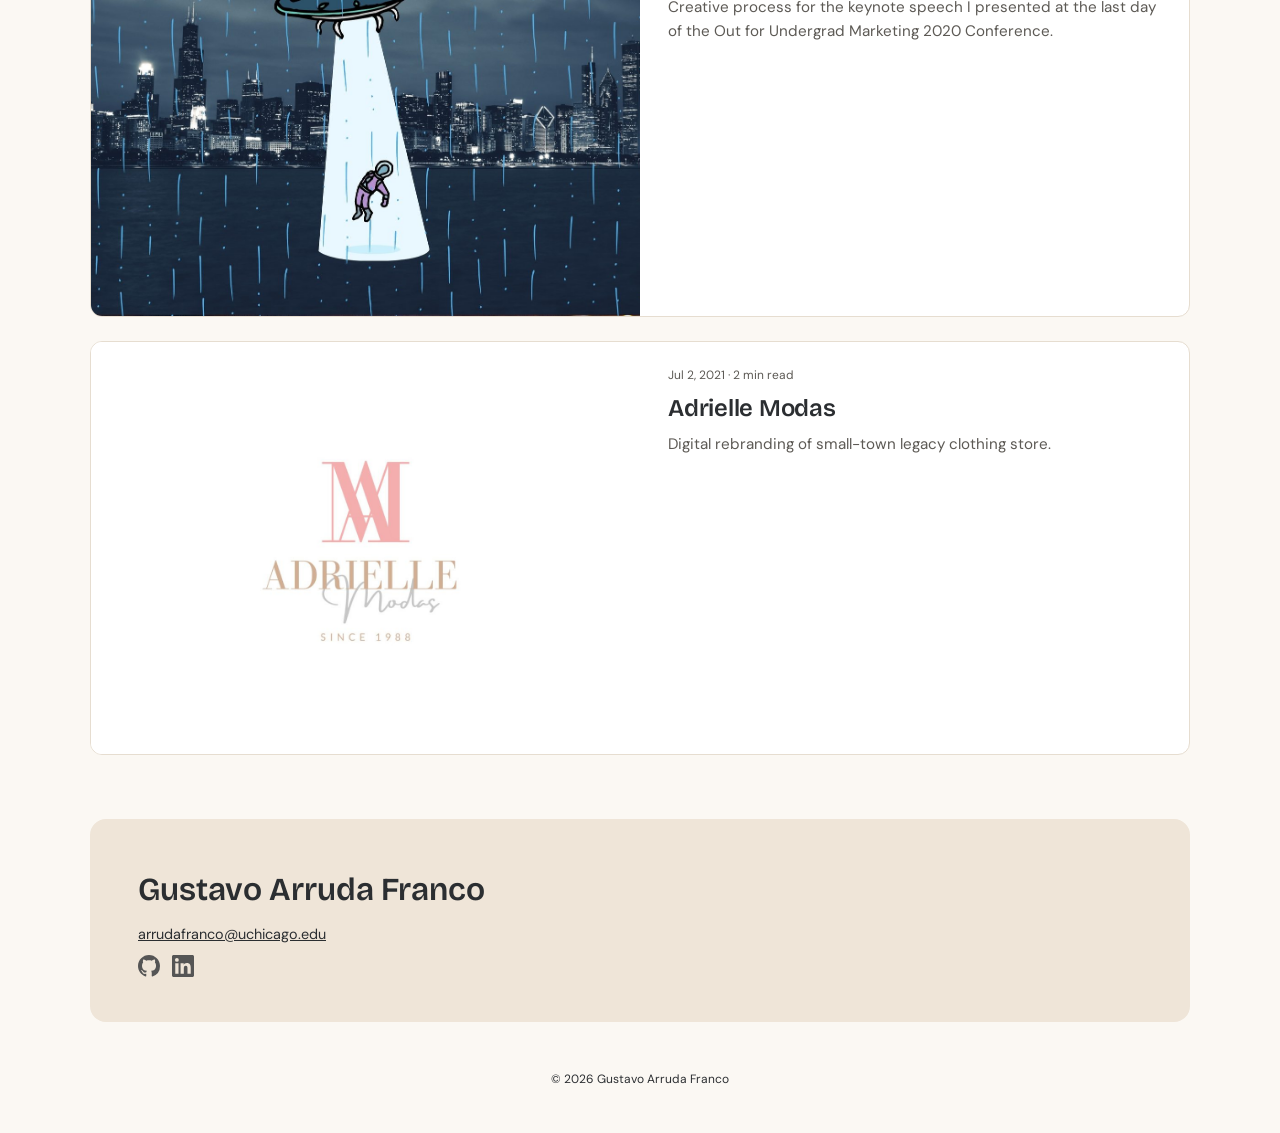
==== commit 35620f61: "Name on three lines, consistent page titles, cache-busted stylesheet Co-Authored-By: Claude Opus 5.5" ====
--- a/index.html
+++ b/index.html
@@ -36,7 +36,7 @@
   <div class="hero-band">
     <img class="hero-photo" src="/images/gustavo-portrait.jpg" alt="Portrait of Gustavo Arruda Franco wearing glasses and a brown sweater against a gray background">
     <div class="hero-text">
-      <h1>Gustavo Arruda Franco</h1>
+      <h1><span>Gustavo</span> <span>Arruda</span> <span>Franco</span></h1>
       <p>Email: <a href="mailto:arrudafranco@uchicago.edu">arrudafranco@uchicago.edu</a></p>
       <p>Linkedin: <a href="https://www.linkedin.com/in/gustavo-arruda-franco/" target="_blank" rel="noopener">/gustavo-arruda-franco</a></p>
       <p>Github: <a href="https://github.com/arrudafranco" target="_blank" rel="noopener">/arrudafranco</a></p>
--- a/assets/style.css
+++ b/assets/style.css
@@ -29,7 +29,7 @@
 .wrap-narrow { width: min(1100px, 100% - 2rem); margin-inline: auto; }
 .wrap-cards { width: min(1100px, 100% - 2rem); margin-inline: auto; }
 .wrap-post { width: min(1100px, 100% - 2rem); margin-inline: auto; }
-.post > * { max-width: 760px; margin-inline: auto; }
+.post > * { max-width: 760px; margin-left: auto !important; margin-right: auto !important; }
 .center { text-align: center; }
 
 /* Header */
@@ -56,7 +56,8 @@
 .hero-band { position: relative; background: var(--slate); border-radius: 16px; color: #fff; display: grid; grid-template-columns: 1fr 1fr; align-items: center; margin-top: 3.5rem; min-height: 500px; }
 .hero-photo { width: min(500px, 90%); aspect-ratio: 1; object-fit: cover; border-radius: 50%; margin: -3.5rem 0 1rem -1rem; align-self: start; }
 .hero-text { padding: 2rem 2rem 2rem 0; }
-.hero-text h1 { color: #fff; font-size: clamp(2.6rem, 6vw, 4.5rem); margin: 0 0 2rem; }
+.hero-text h1 { color: #fff; font-size: clamp(2.6rem, 6vw, 4.5rem); line-height: 1.05; margin: 0 0 2rem; }
+.hero-text h1 span { display: block; }
 .hero-text p { margin: .3rem 0; font-size: 1.05rem; }
 .hero-text a { color: #fff; }
 
@@ -75,7 +76,7 @@
 .coding p { color: var(--navy); }
 
 /* Cards */
-.section-title, .page-head-center h1 { text-align: center; font-size: clamp(2rem, 4vw, 2.6rem); }
+.section-title { text-align: center; font-size: clamp(2rem, 4vw, 2.6rem); }
 .cases-home { padding-bottom: 3rem; }
 .card-list { display: grid; gap: 1.5rem; }
 .card { border: 1px solid var(--line); background: #fff; border-radius: 12px; overflow: hidden; transition: box-shadow .2s; }
@@ -101,7 +102,7 @@
 .filters button[aria-pressed="true"], .filters button:hover { color: var(--navy); text-decoration: underline; text-underline-offset: 6px; }
 
 /* Resume */
-.page-head { display: flex; align-items: center; justify-content: space-between; gap: 1rem; padding: 1.5rem 0; }
+.page-head { display: flex; align-items: center; justify-content: space-between; gap: 1rem; padding: 2.5rem 0 1.5rem; }
 .page-head h1 { font-size: clamp(2rem, 4vw, 2.6rem); margin: 0; }
 .page-head-center { justify-content: center; }
 .resume { background: var(--rust); color: #fff; margin-bottom: 3rem; border-radius: 16px; }
@@ -146,7 +147,7 @@
 .related-head { display: flex; justify-content: space-between; align-items: baseline; }
 .related-head h2 { font-size: 1.4rem; margin: 0 0 1rem; }
 .related-head a { font-size: .85rem; }
-.notfound { padding: 4rem 0; text-align: center; }
+.notfound { padding: 0 0 4rem; }
 
 /* Footer */
 .site-footer { padding: 1rem 0 2rem; }
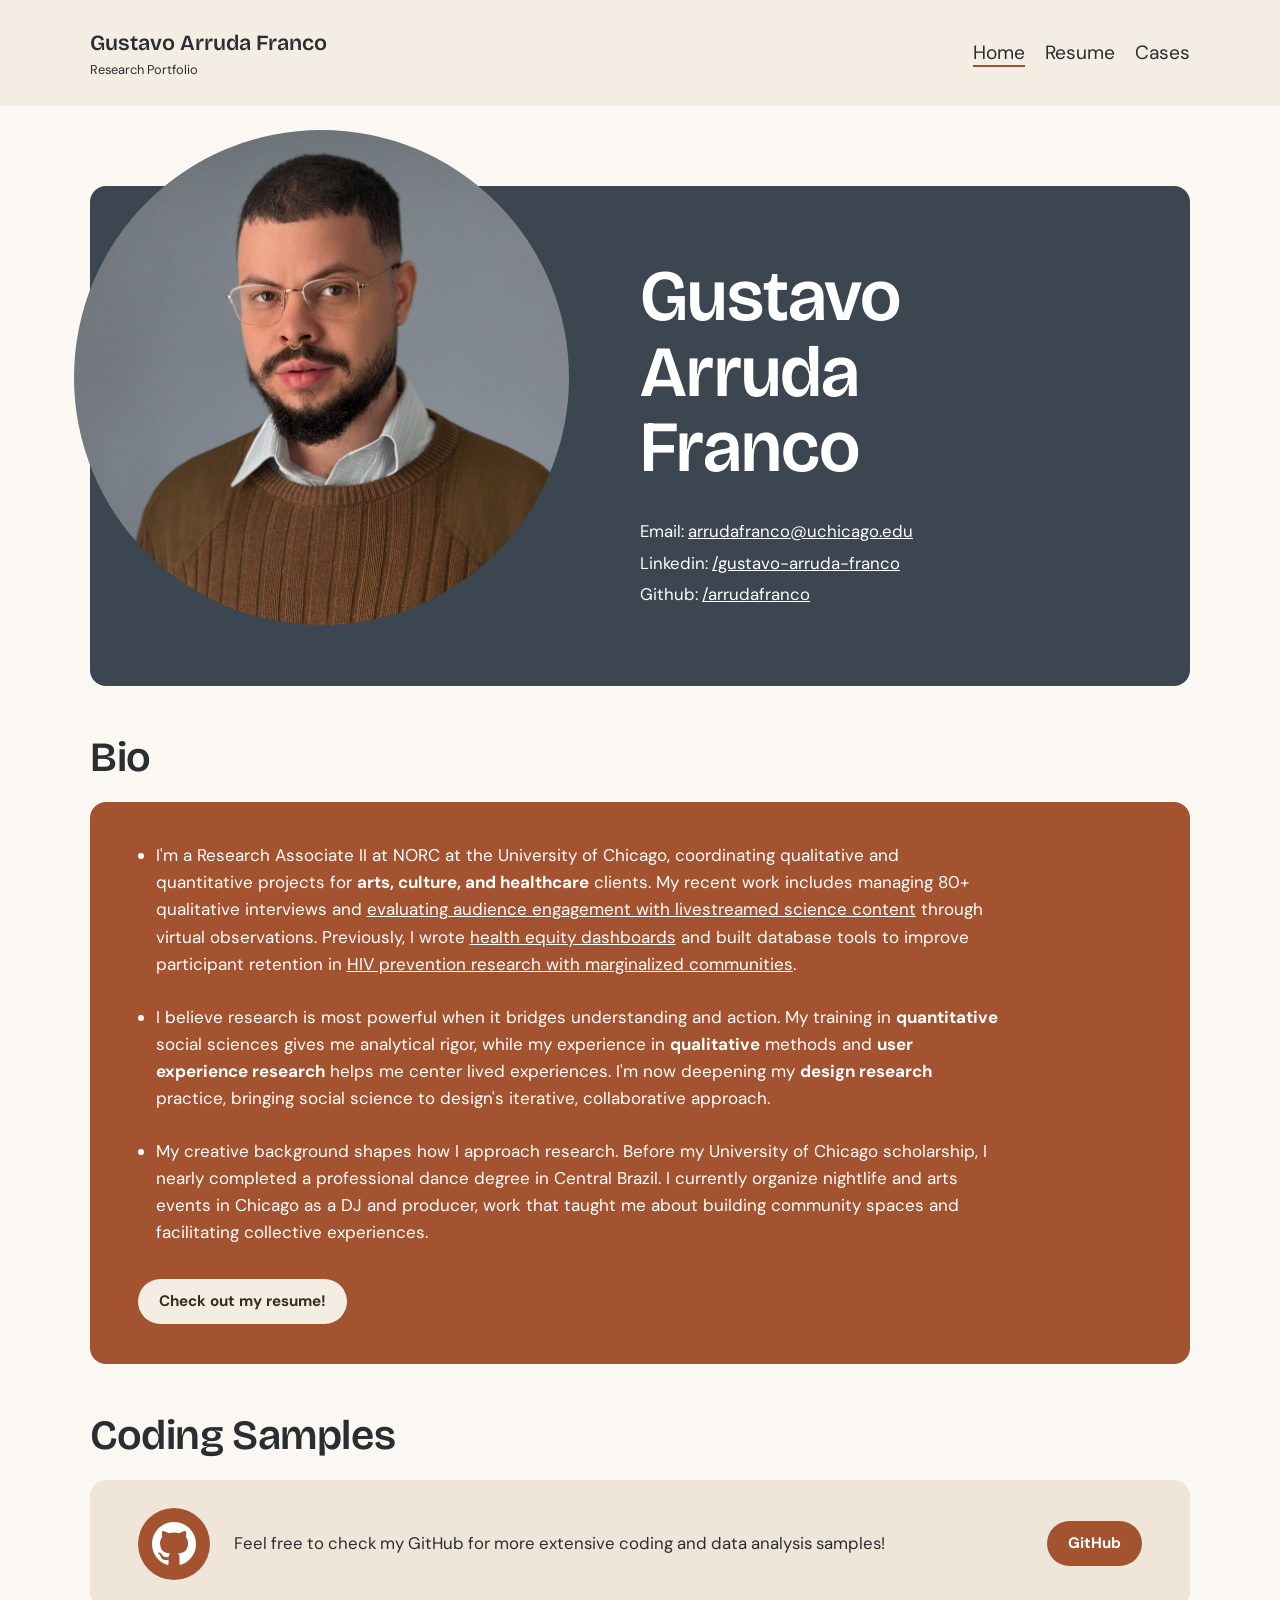
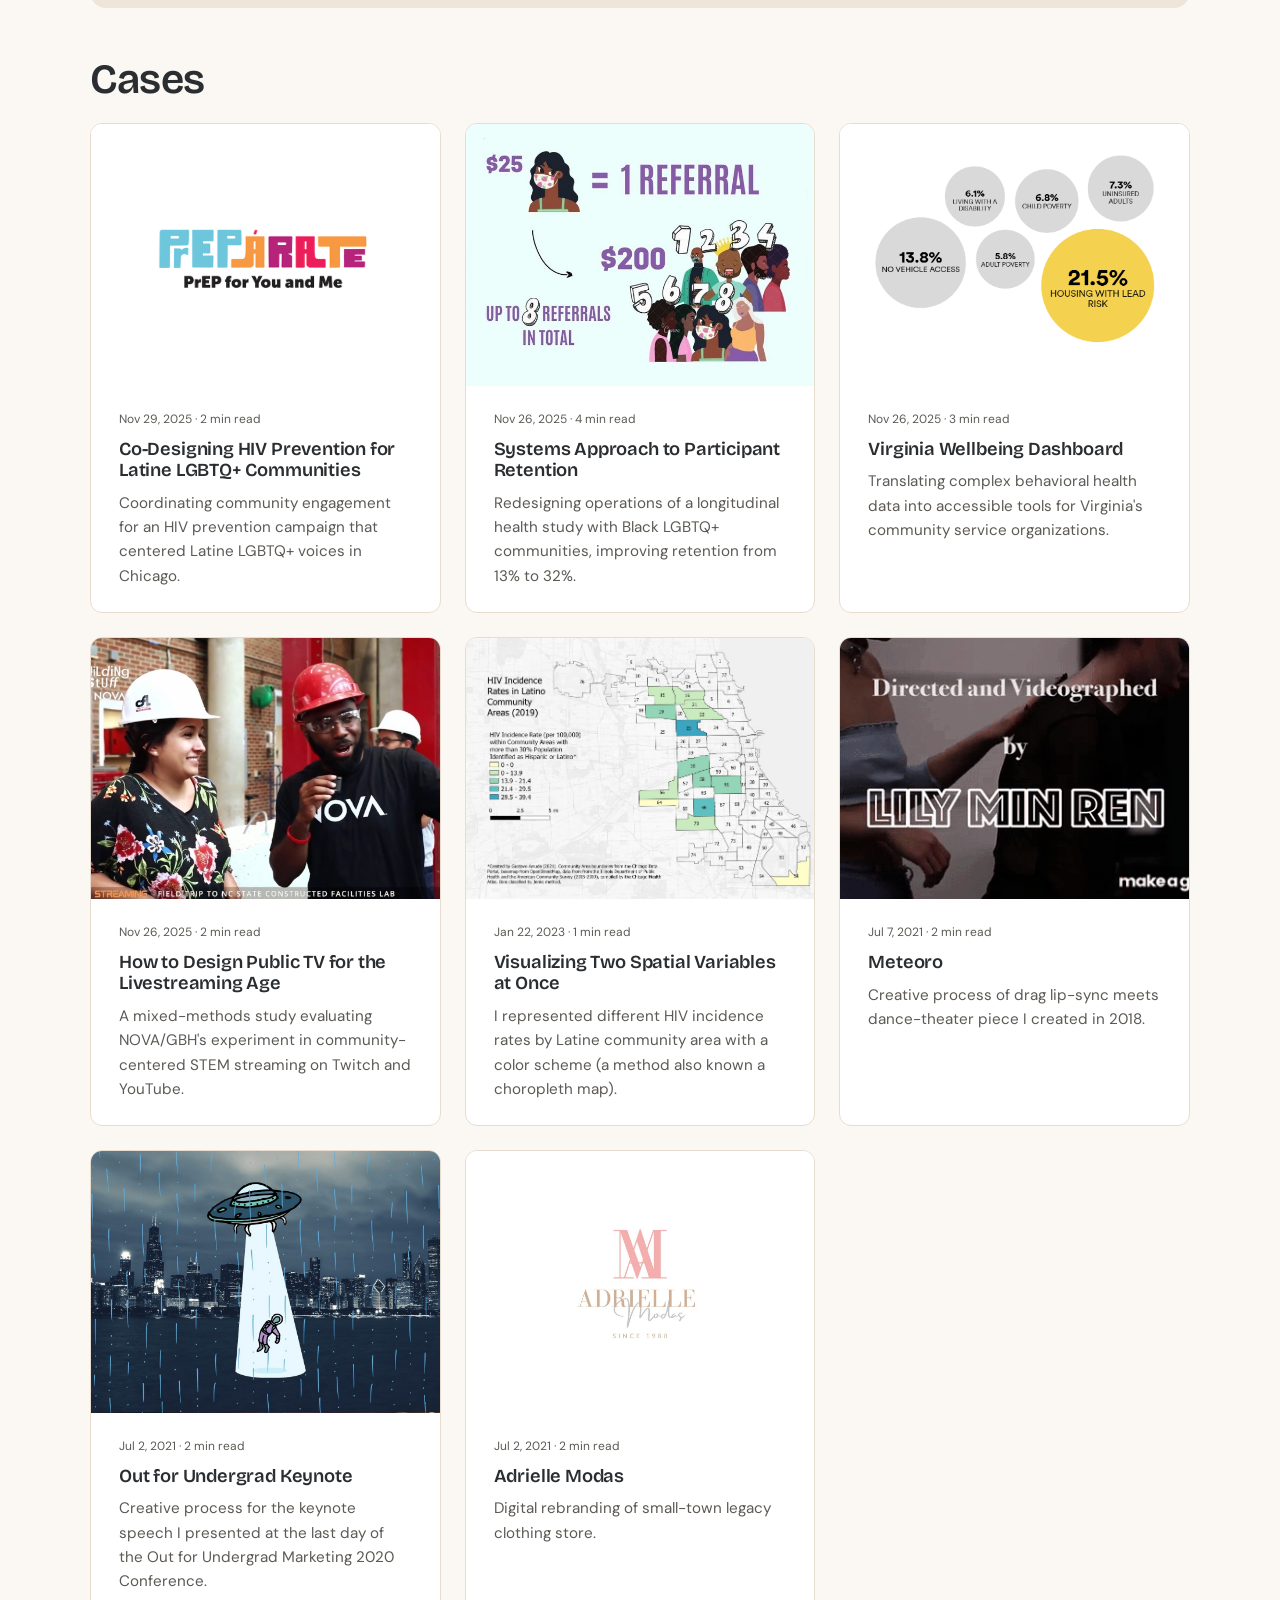
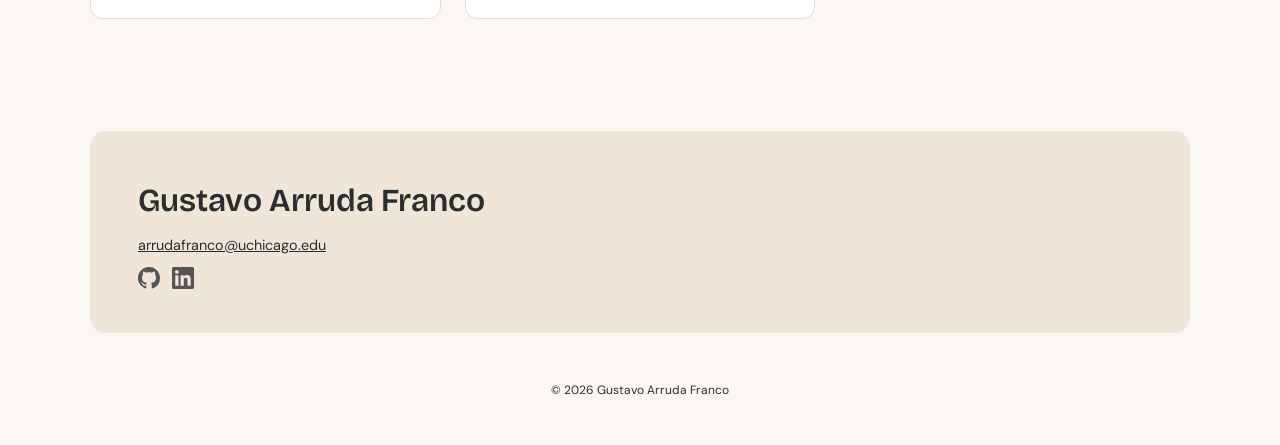
==== commit d615a5a0: "Home: left-aligned section titles, three-column cases, one-row Coding Samples Co-Authored-By: Claude" ====
--- a/index.html
+++ b/index.html
@@ -44,27 +44,29 @@
   </div>
 </section>
 
+<h2 class="section-title wrap-narrow">Bio</h2>
 <section class="bio wrap-narrow">
-  <h2>Bio</h2>
   <ul>
     <li>I'm a Research Associate II at NORC at the University of Chicago, coordinating qualitative and quantitative projects for <strong>arts, culture, and healthcare</strong> clients. My recent work includes managing 80+ qualitative interviews and <a href="/post/how-to-design-public-tv-for-the-livestreaming-age">evaluating audience engagement with livestreamed science content</a> through virtual observations. Previously, I wrote <a href="/post/virginia-wellbeing-dashboard">health equity dashboards</a> and built database tools to improve participant retention in <a href="/post/systems-approach-to-participant-retention">HIV prevention research with marginalized communities</a>.</li>
     <li>I believe research is most powerful when it bridges understanding and action. My training in <strong>quantitative</strong> social sciences gives me analytical rigor, while my experience in <strong>qualitative</strong> methods and <strong>user experience research</strong> helps me center lived experiences. I'm now deepening my <strong>design research</strong> practice, bringing social science to design's iterative, collaborative approach.</li>
     <li>My creative background shapes how I approach research. Before my University of Chicago scholarship, I nearly completed a professional dance degree in Central Brazil. I currently organize nightlife and arts events in Chicago as a DJ and producer, work that taught me about building community spaces and facilitating collective experiences.</li>
   </ul>
-  <p class="center"><a class="btn btn-navy" href="/resume">Check out my resume!</a></p>
+  <p class="bio-cta"><a class="btn btn-navy" href="/resume">Check out my resume!</a></p>
 </section>
 
+<h2 class="section-title wrap-narrow">Coding Samples</h2>
 <section class="coding wrap-narrow">
   <div class="coding-icon"><svg viewBox="0 0 16 16" aria-hidden="true"><path fill="currentColor" d="M8 0C3.58 0 0 3.58 0 8c0 3.54 2.29 6.53 5.47 7.59.4.07.55-.17.55-.38 0-.19-.01-.82-.01-1.49-2.01.37-2.53-.49-2.69-.94-.09-.23-.48-.94-.82-1.13-.28-.15-.68-.52-.01-.53.63-.01 1.08.58 1.23.82.72 1.21 1.87.87 2.33.66.07-.52.28-.87.51-1.07-1.78-.2-3.64-.89-3.64-3.95 0-.87.31-1.59.82-2.15-.08-.2-.36-1.02.08-2.12 0 0 .67-.21 2.2.82.64-.18 1.32-.27 2-.27.68 0 1.36.09 2 .27 1.53-1.04 2.2-.82 2.2-.82.44 1.1.16 1.92.08 2.12.51.56.82 1.27.82 2.15 0 3.07-1.87 3.75-3.65 3.95.29.25.54.73.54 1.48 0 1.07-.01 1.93-.01 2.2 0 .21.15.46.55.38A8.013 8.013 0 0016 8c0-4.42-3.58-8-8-8z"/></svg></div>
-  <h2>Coding Samples</h2>
+  <div class="coding-body">
   <p>Feel free to check my GitHub for more extensive coding and data analysis samples!</p>
   <p><a class="btn btn-coral" href="https://github.com/arrudafranco" target="_blank" rel="noopener">GitHub</a></p>
+  </div>
 </section>
 
+<h2 class="section-title wrap-narrow">Cases</h2>
 <section class="cases-home wrap-cards">
-  <h2 class="section-title">Cases</h2>
-  <div class="card-list">
-<article class="card card-row" data-cats="research-operations">
+  <div class="card-grid">
+<article class="card card-col" data-cats="research-operations">
   <a class="card-link" href="/post/co-designing-hiv-prevention-for-latine-lgbtq-communities">
     <div class="card-img card-img-contain"><img loading="lazy" decoding="async" src="/images/62b202_234d0de4f4714a199ffac08f4cfade54~mv2.png" alt="PrEPárate campaign logo with colorful block letters in light blue, orange, magenta, and purple spelling the campaign name. Black tagline below reads &#x27;PrEP for You and Me&#x27; on white background."></div>
     <div class="card-body">
@@ -74,7 +76,7 @@
     </div>
   </a>
 </article>
-<article class="card card-row" data-cats="research-operations design-user-experience">
+<article class="card card-col" data-cats="research-operations design-user-experience">
   <a class="card-link" href="/post/systems-approach-to-participant-retention">
     <div class="card-img"><img loading="lazy" decoding="async" src="/images/62b202_034c48bd6bd248509689f6b797ee684d~mv2.png" alt="Referral program incentive diagram for the Neighborhoods &amp; Networks (N2) Study, an NIH/CDC-funded longitudinal cohort study, showing $25 per referral equals up to $200 for 8 referrals total, with illustrations of diverse participants wearing face masks"></div>
     <div class="card-body">
@@ -84,7 +86,7 @@
     </div>
   </a>
 </article>
-<article class="card card-row" data-cats="design-user-experience">
+<article class="card card-col" data-cats="design-user-experience">
   <a class="card-link" href="/post/virginia-wellbeing-dashboard">
     <div class="card-img card-img-contain"><img loading="lazy" decoding="async" src="/images/62b202_3d112b2587d24531bbbdab44dd270e27~mv2.png" alt="Data visualization from Arlington County&#x27;s Community Wellbeing Prediction Score page showing lead exposure risk. Large headline number (21.5%) is emphasized in yellow, with contextual text explaining this is higher than Virginia&#x27;s 11.5% state rate and 88% of service areas."></div>
     <div class="card-body">
@@ -94,7 +96,7 @@
     </div>
   </a>
 </article>
-<article class="card card-row" data-cats="research-operations design-user-experience">
+<article class="card card-col" data-cats="research-operations design-user-experience">
   <a class="card-link" href="/post/how-to-design-public-tv-for-the-livestreaming-age">
     <div class="card-img"><img loading="lazy" decoding="async" src="/images/62b202_13148a9d7de34052a4e44938f9586332~mv2.jpg" alt="Screenshot from Building Stuff with NOVA livestream showing host Dr. Nehemiah Mabry and a guest engineer, both wearing hard hats, during a field trip to NC State Constructed Facilities Lab"></div>
     <div class="card-body">
@@ -104,7 +106,7 @@
     </div>
   </a>
 </article>
-<article class="card card-row" data-cats="research-operations design-user-experience">
+<article class="card card-col" data-cats="research-operations design-user-experience">
   <a class="card-link" href="/post/bivariate-maps">
     <div class="card-img"><img loading="lazy" decoding="async" src="/images/62b202_f2106660c20b4e6886053f3232020545~mv2.jpeg" alt="Choropleth map of HIV incidence rates in Latino community areas of Chicago (2019)"></div>
     <div class="card-body">
@@ -114,7 +116,7 @@
     </div>
   </a>
 </article>
-<article class="card card-row" data-cats="creative-process">
+<article class="card card-col" data-cats="creative-process">
   <a class="card-link" href="/post/meteoro">
     <div class="card-img"><img loading="lazy" decoding="async" src="/images/62b202_d550747de01c463cb6d44251dca75e0f~mv2.gif" alt="Animated GIF title card displaying &#x27;METEORO by BANDA DJAVU&#x27; in bold white outlined lettering over a grayscale background."></div>
     <div class="card-body">
@@ -124,7 +126,7 @@
     </div>
   </a>
 </article>
-<article class="card card-row" data-cats="creative-process">
+<article class="card card-col" data-cats="creative-process">
   <a class="card-link" href="/post/keynote">
     <div class="card-img"><img loading="lazy" decoding="async" src="/images/62b202_1211fb0a1cf340fab92a9072e653da57~mv2.jpg" alt="Composite image combining a nighttime photograph of the Chicago skyline with hand-drawn cartoon elements: blue rain, a teal UFO, and a small stick figure caught in its beam."></div>
     <div class="card-body">
@@ -134,7 +136,7 @@
     </div>
   </a>
 </article>
-<article class="card card-row" data-cats="design-user-experience">
+<article class="card card-col" data-cats="design-user-experience">
   <a class="card-link" href="/post/adrielle-modas">
     <div class="card-img card-img-contain"><img loading="lazy" decoding="async" src="/images/62b202_72b867f26eb642e38a27fb91ae7e3a95~mv2.jpg" alt="Adrielle Modas logo design featuring a rose pink interlocking &#x27;AM&#x27; monogram, brand name &#x27;ADRIELLE&#x27; in tan serif typography with &#x27;Modas&#x27; in gray script font, and tagline &#x27;SINCE 1988&#x27;."></div>
     <div class="card-body">
--- a/assets/style.css
+++ b/assets/style.css
@@ -52,7 +52,7 @@
 .btn-coral:hover { background: #8a4428; }
 
 /* Hero */
-.hero { padding: 1.5rem 0 3rem; }
+.hero { padding: 1.5rem 0 0; }
 .hero-band { position: relative; background: var(--slate); border-radius: 16px; color: #fff; display: grid; grid-template-columns: 1fr 1fr; align-items: center; margin-top: 3.5rem; min-height: 500px; }
 .hero-photo { width: min(500px, 90%); aspect-ratio: 1; object-fit: cover; border-radius: 50%; margin: -3.5rem 0 1rem -1rem; align-self: start; }
 .hero-text { padding: 2rem 2rem 2rem 0; }
@@ -62,21 +62,26 @@
 .hero-text a { color: #fff; }
 
 /* Bio */
-.bio { border-radius: 16px; background: var(--rust); color: #fff; padding: 3rem clamp(1.5rem, 12%, 10rem) 3.5rem; }
-.bio h2 { color: #fff; text-align: center; font-size: clamp(2.5rem, 5vw, 4.5rem); margin: 0 0 2rem; }
-.bio ul { padding-left: 1.1rem; margin: 0 0 2.5rem; }
+.bio { border-radius: 16px; background: var(--rust); color: #fff; padding: 2.5rem clamp(1.5rem, 5%, 3rem); }
+.bio h2 { color: #fff; font-size: clamp(2rem, 4vw, 2.6rem); margin: 0 0 1.5rem; }
+.bio ul { padding-left: 1.1rem; margin: 0 0 2rem; max-width: 860px; }
+.bio li:last-child { margin-bottom: 0; }
+.bio-cta { margin: 0; }
 .bio li { margin-bottom: 1.6rem; }
 .bio a { color: #fff; }
 
 /* Coding samples */
-.coding { border-radius: 16px; background: var(--cream); text-align: center; padding: 3rem 1.5rem; margin-top: 4rem; }
-.coding-icon { width: 112px; height: 112px; margin: 0 auto; border-radius: 50%; background: var(--coral); color: #fff; display: grid; place-items: center; }
-.coding-icon svg { width: 72px; height: 72px; }
-.coding h2 { font-size: clamp(1.8rem, 3vw, 2.5rem); margin: 1rem 0; }
+.coding { border-radius: 16px; background: var(--cream); padding: 1.75rem clamp(1.5rem, 5%, 3rem); margin-top: 0; display: grid; grid-template-columns: auto 1fr; gap: 1.5rem; align-items: center; }
+.coding-icon { width: 72px; height: 72px; margin: 0; border-radius: 50%; background: var(--coral); color: #fff; display: grid; place-items: center; }
+.coding-icon svg { width: 44px; height: 44px; }
+.coding h2 { font-size: clamp(2rem, 4vw, 2.6rem); margin: 0 0 .5rem; }
+.coding-body { display: flex; align-items: center; justify-content: space-between; gap: 1.5rem; }
+.coding-body p { margin: 0; font-size: 1.05rem; }
+.coding-body p:last-child { flex: none; }
 .coding p { color: var(--navy); }
 
 /* Cards */
-.section-title { text-align: center; font-size: clamp(2rem, 4vw, 2.6rem); }
+.section-title { font-size: clamp(2rem, 4vw, 2.6rem); margin-top: 3rem; margin-bottom: 1.25rem; }
 .cases-home { padding-bottom: 3rem; }
 .card-list { display: grid; gap: 1.5rem; }
 .card { border: 1px solid var(--line); background: #fff; border-radius: 12px; overflow: hidden; transition: box-shadow .2s; }
@@ -168,6 +173,10 @@
   .hero-band { grid-template-columns: 1fr; text-align: center; }
   .hero-photo { margin: -3rem auto 0; width: 75%; }
   .hero-text { padding: 1.5rem; }
+  .coding { grid-template-columns: auto 1fr; gap: 1rem; align-items: start; }
+  .coding-icon { width: 52px; height: 52px; }
+  .coding-icon svg { width: 32px; height: 32px; }
+  .coding-body { flex-direction: column; align-items: flex-start; gap: 1rem; }
   .card-row .card-link { grid-template-columns: 1fr; }
   .card-grid, .card-grid-3 { grid-template-columns: 1fr; }
   .resume .row { grid-template-columns: 1fr; gap: .5rem; }
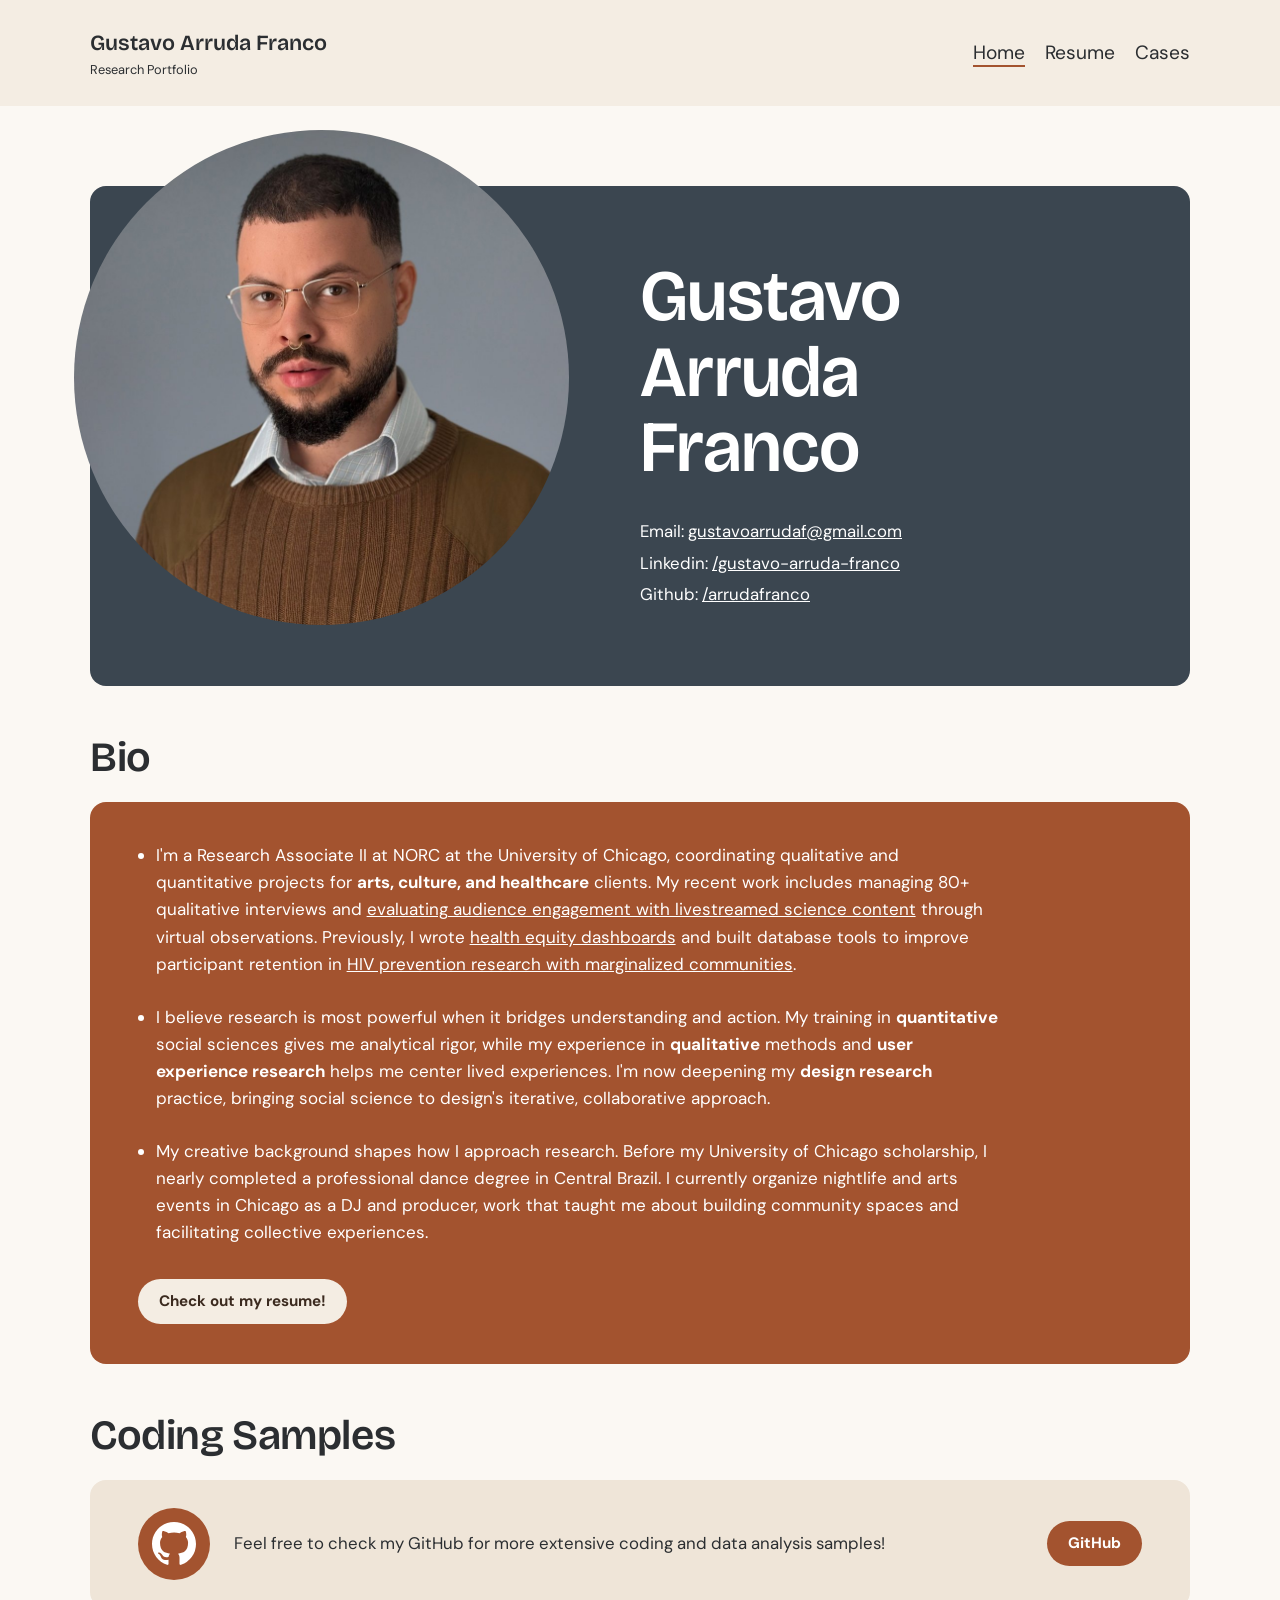
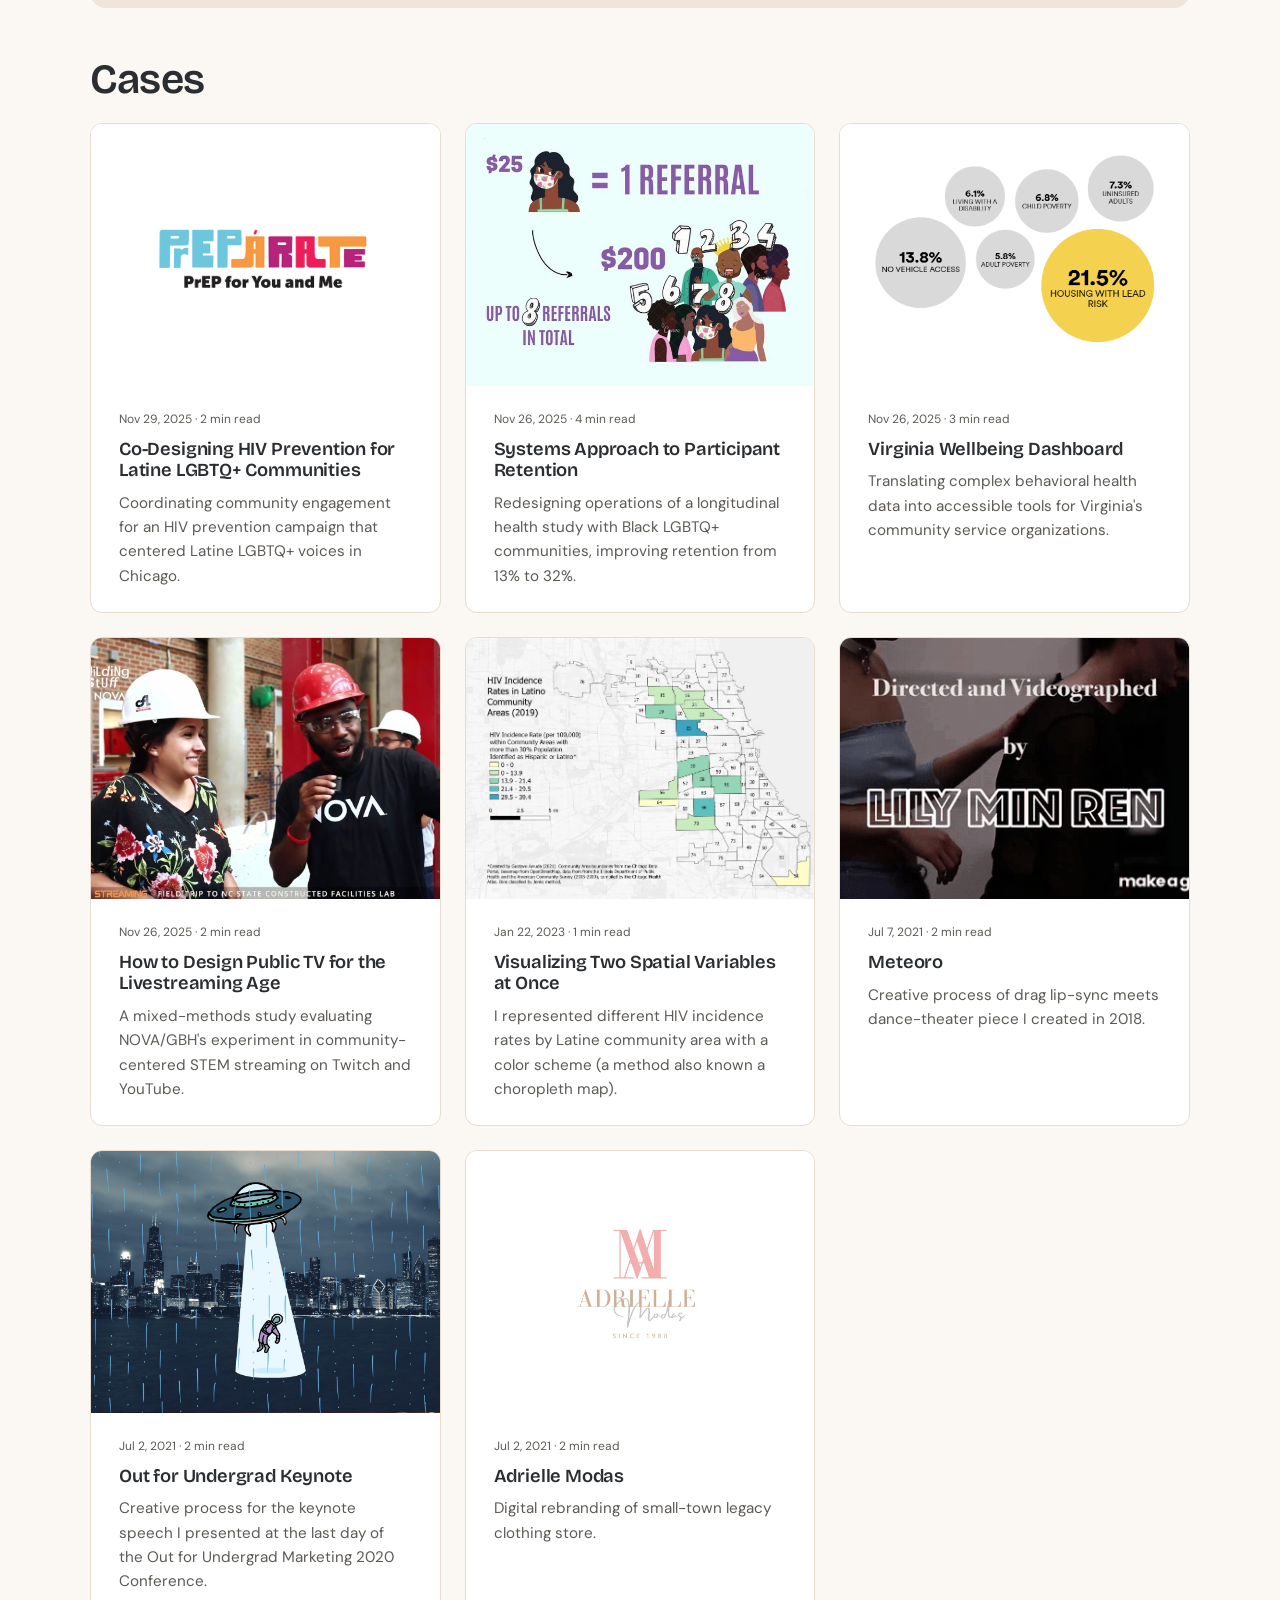
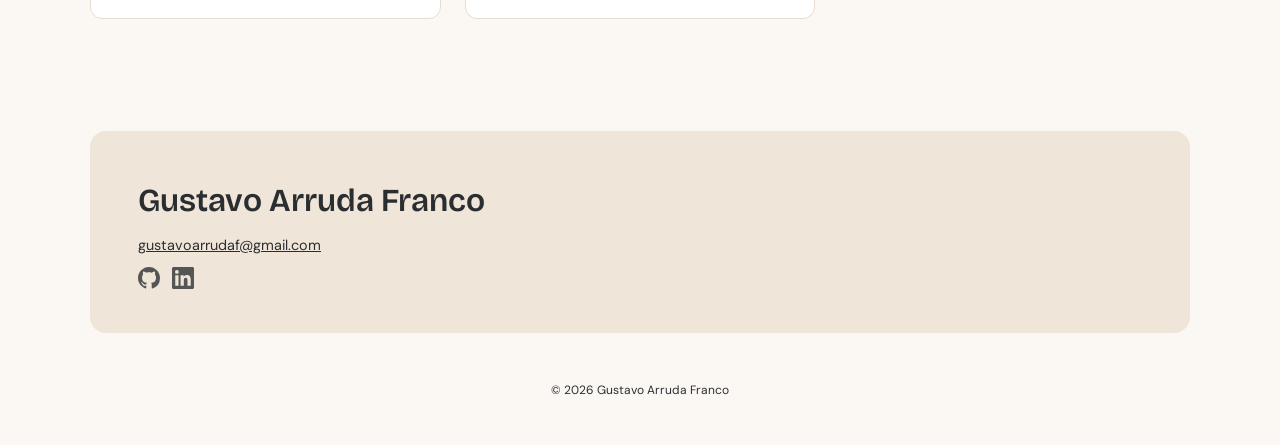
==== commit 926589d5: "Update contact email Co-Authored-By: Claude Opus 5.5 <noreply@anthropic.com> Claude-Session: https:/" ====
--- a/index.html
+++ b/index.html
@@ -20,7 +20,7 @@
 <link rel="preconnect" href="https://fonts.gstatic.com" crossorigin>
 <link href="https://fonts.googleapis.com/css2?family=Bricolage+Grotesque:opsz,wght@12..96,600;12..96,700&family=DM+Sans:ital,opsz,wght@0,9..40,400;0,9..40,700;1,9..40,400&display=swap" rel="stylesheet">
 <link rel="stylesheet" href="/assets/style.css">
-<script type="application/ld+json">{"@context": "https://schema.org", "@type": "Person", "name": "Gustavo Arruda Franco", "url": "https://www.arrudafranco.com/", "email": "mailto:arrudafranco@uchicago.edu", "jobTitle": "Research Associate II", "worksFor": {"@type": "Organization", "name": "NORC at the University of Chicago"}, "alumniOf": {"@type": "CollegeOrUniversity", "name": "University of Chicago"}, "sameAs": ["https://www.linkedin.com/in/gustavo-arruda-franco/", "https://github.com/arrudafranco"]}</script>
+<script type="application/ld+json">{"@context": "https://schema.org", "@type": "Person", "name": "Gustavo Arruda Franco", "url": "https://www.arrudafranco.com/", "email": "mailto:gustavoarrudaf@gmail.com", "jobTitle": "Research Associate II", "worksFor": {"@type": "Organization", "name": "NORC at the University of Chicago"}, "alumniOf": {"@type": "CollegeOrUniversity", "name": "University of Chicago"}, "sameAs": ["https://www.linkedin.com/in/gustavo-arruda-franco/", "https://github.com/arrudafranco"]}</script>
 </head>
 <body>
 <a class="skip" href="#main">Skip to content</a>
@@ -37,7 +37,7 @@
     <img class="hero-photo" src="/images/gustavo-portrait.jpg" alt="Portrait of Gustavo Arruda Franco wearing glasses and a brown sweater against a gray background">
     <div class="hero-text">
       <h1><span>Gustavo</span> <span>Arruda</span> <span>Franco</span></h1>
-      <p>Email: <a href="mailto:arrudafranco@uchicago.edu">arrudafranco@uchicago.edu</a></p>
+      <p>Email: <a href="mailto:gustavoarrudaf@gmail.com">gustavoarrudaf@gmail.com</a></p>
       <p>Linkedin: <a href="https://www.linkedin.com/in/gustavo-arruda-franco/" target="_blank" rel="noopener">/gustavo-arruda-franco</a></p>
       <p>Github: <a href="https://github.com/arrudafranco" target="_blank" rel="noopener">/arrudafranco</a></p>
     </div>
@@ -153,7 +153,7 @@
 <footer class="site-footer">
   <div class="footer-card wrap">
     <p class="footer-name">Gustavo Arruda Franco</p>
-    <p><a href="mailto:arrudafranco@uchicago.edu">arrudafranco@uchicago.edu</a></p>
+    <p><a href="mailto:gustavoarrudaf@gmail.com">gustavoarrudaf@gmail.com</a></p>
     <p class="socials"><a href="https://github.com/arrudafranco" aria-label="GitHub" target="_blank" rel="noopener"><svg viewBox="0 0 16 16" aria-hidden="true"><path fill="currentColor" d="M8 0C3.58 0 0 3.58 0 8c0 3.54 2.29 6.53 5.47 7.59.4.07.55-.17.55-.38 0-.19-.01-.82-.01-1.49-2.01.37-2.53-.49-2.69-.94-.09-.23-.48-.94-.82-1.13-.28-.15-.68-.52-.01-.53.63-.01 1.08.58 1.23.82.72 1.21 1.87.87 2.33.66.07-.52.28-.87.51-1.07-1.78-.2-3.64-.89-3.64-3.95 0-.87.31-1.59.82-2.15-.08-.2-.36-1.02.08-2.12 0 0 .67-.21 2.2.82.64-.18 1.32-.27 2-.27.68 0 1.36.09 2 .27 1.53-1.04 2.2-.82 2.2-.82.44 1.1.16 1.92.08 2.12.51.56.82 1.27.82 2.15 0 3.07-1.87 3.75-3.65 3.95.29.25.54.73.54 1.48 0 1.07-.01 1.93-.01 2.2 0 .21.15.46.55.38A8.013 8.013 0 0016 8c0-4.42-3.58-8-8-8z"/></svg></a><a href="https://www.linkedin.com/in/gustavo-arruda-franco/" aria-label="LinkedIn" target="_blank" rel="noopener"><svg viewBox="0 0 24 24" aria-hidden="true"><path fill="currentColor" d="M20.45 20.45h-3.56v-5.57c0-1.33-.02-3.04-1.85-3.04-1.85 0-2.14 1.45-2.14 2.94v5.67H9.35V9h3.41v1.56h.05c.48-.9 1.64-1.85 3.37-1.85 3.6 0 4.27 2.37 4.27 5.46v6.28zM5.34 7.43a2.06 2.06 0 110-4.13 2.06 2.06 0 010 4.13zM7.12 20.45H3.56V9h3.56v11.45zM22.22 0H1.77C.79 0 0 .77 0 1.73v20.54C0 23.23.79 24 1.77 24h20.45c.98 0 1.78-.77 1.78-1.73V1.73C24 .77 23.2 0 22.22 0z"/></svg></a></p>
   </div>
   <p class="copyright">© 2026 Gustavo Arruda Franco</p>
